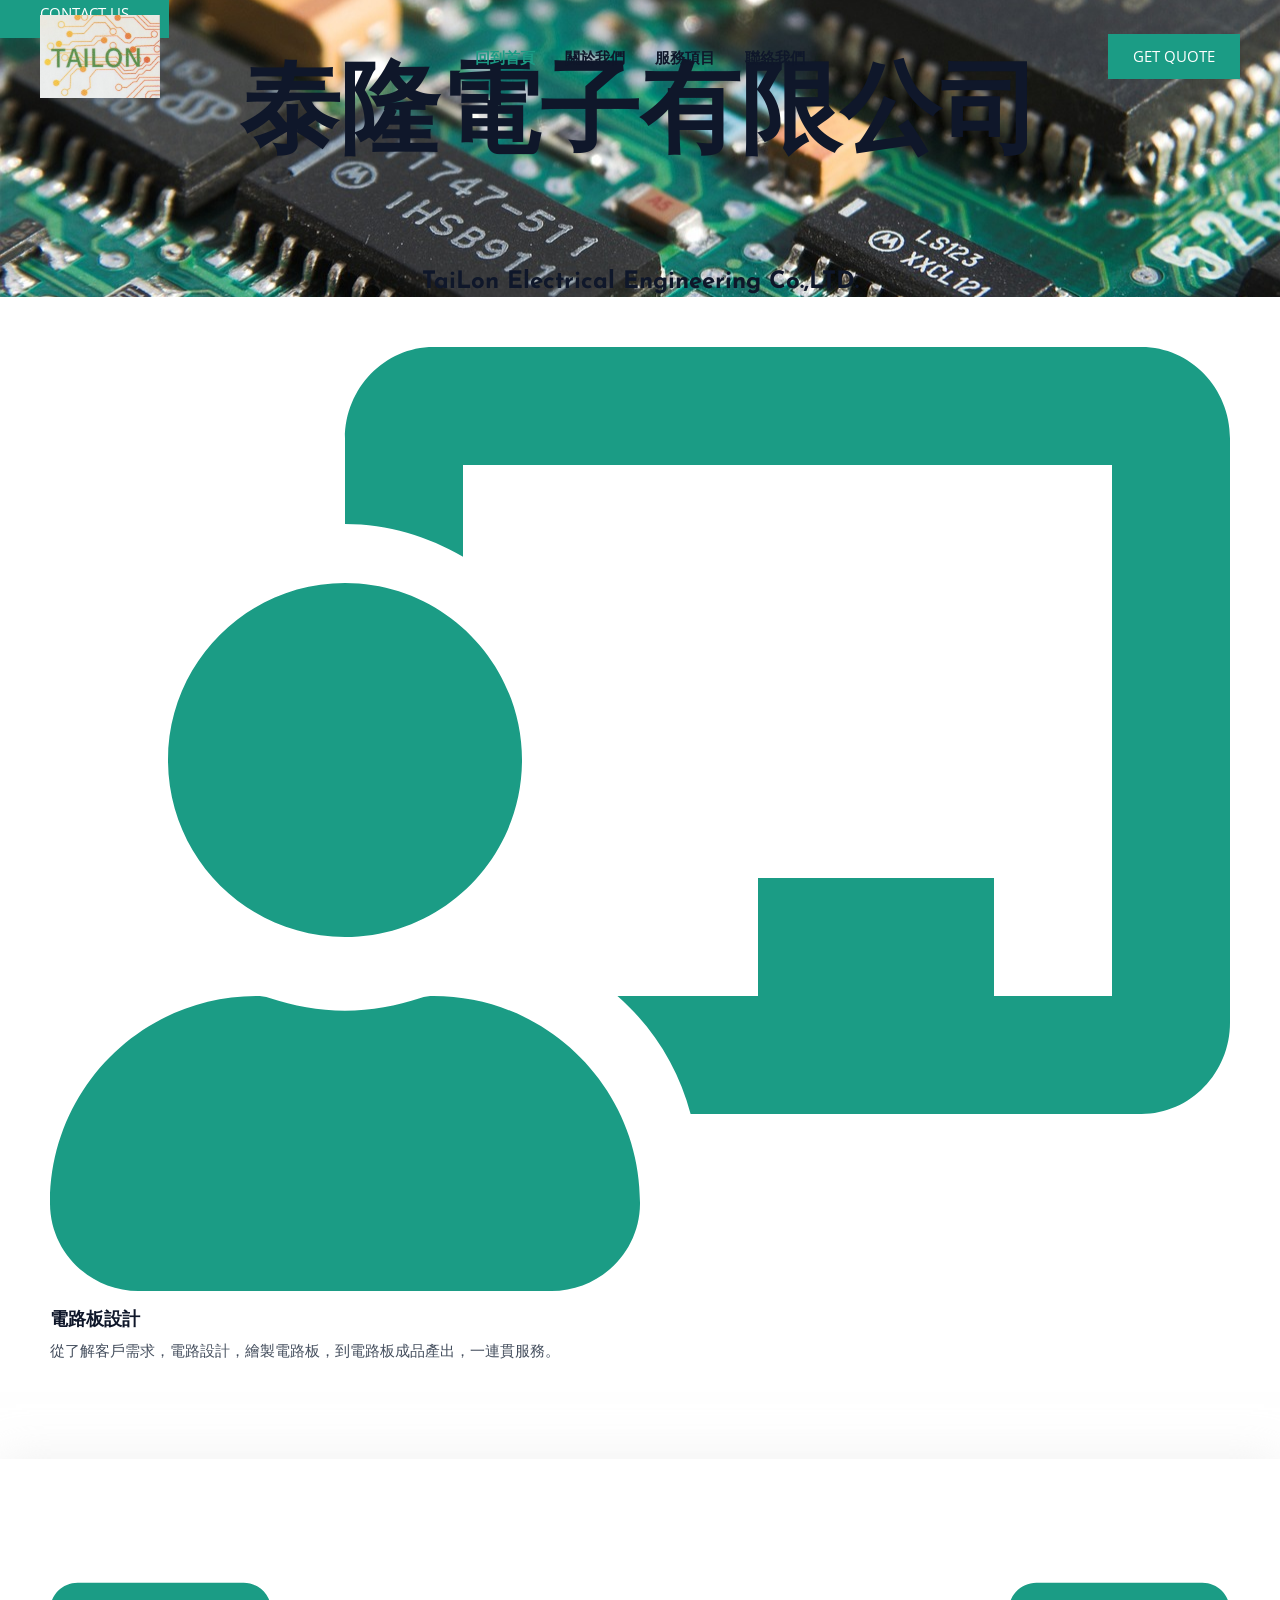
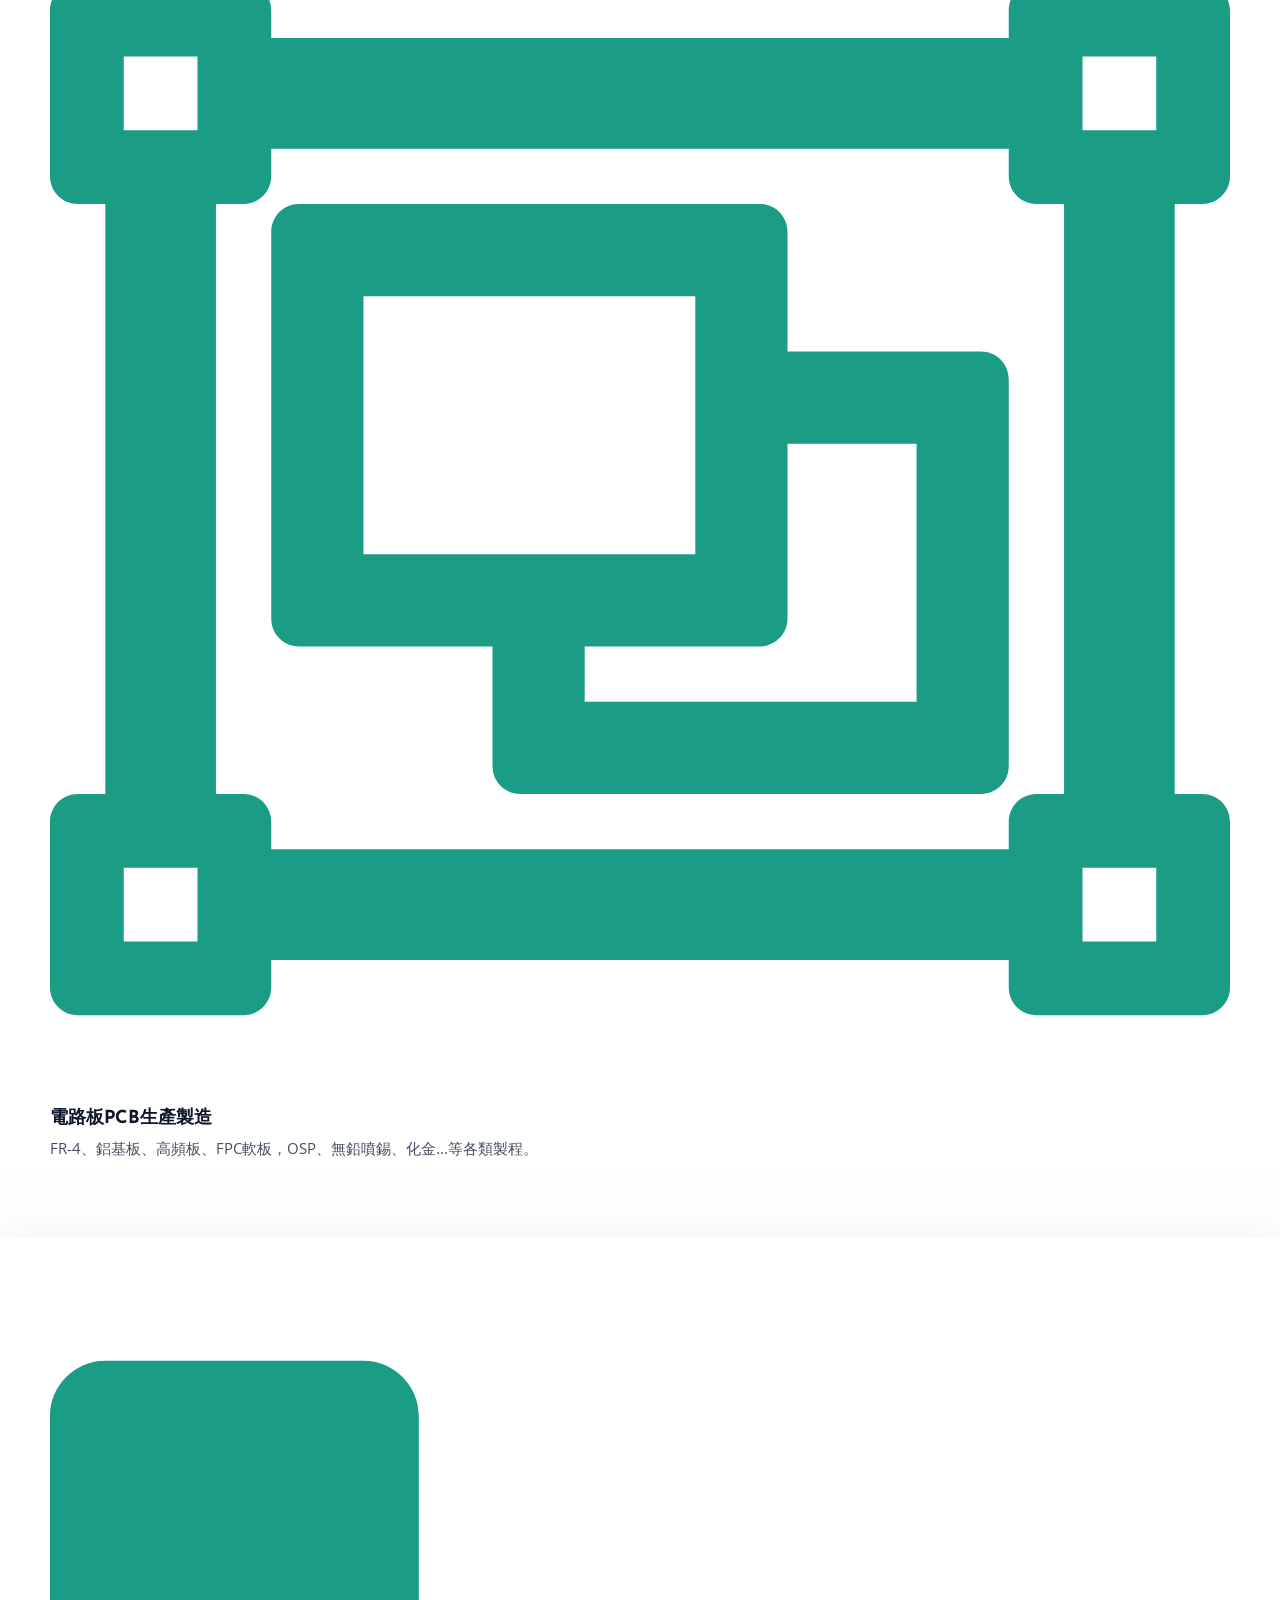
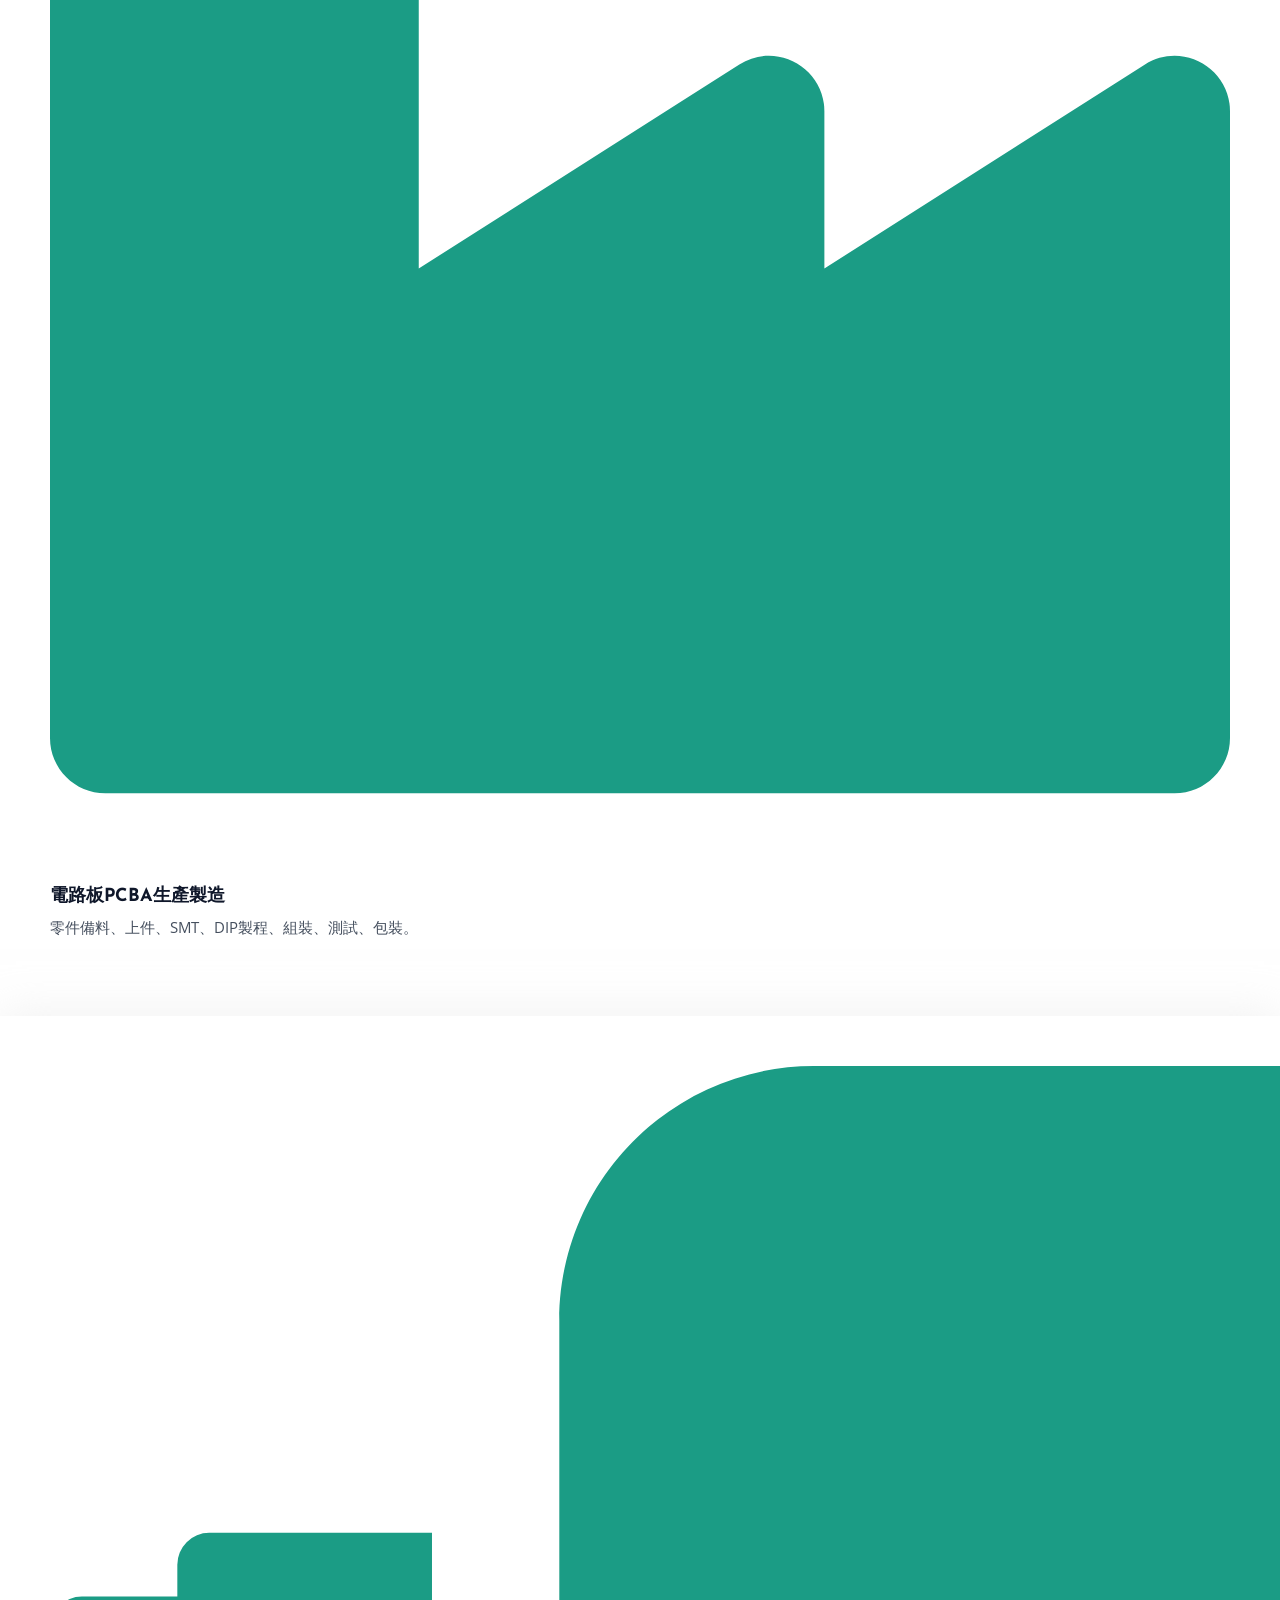
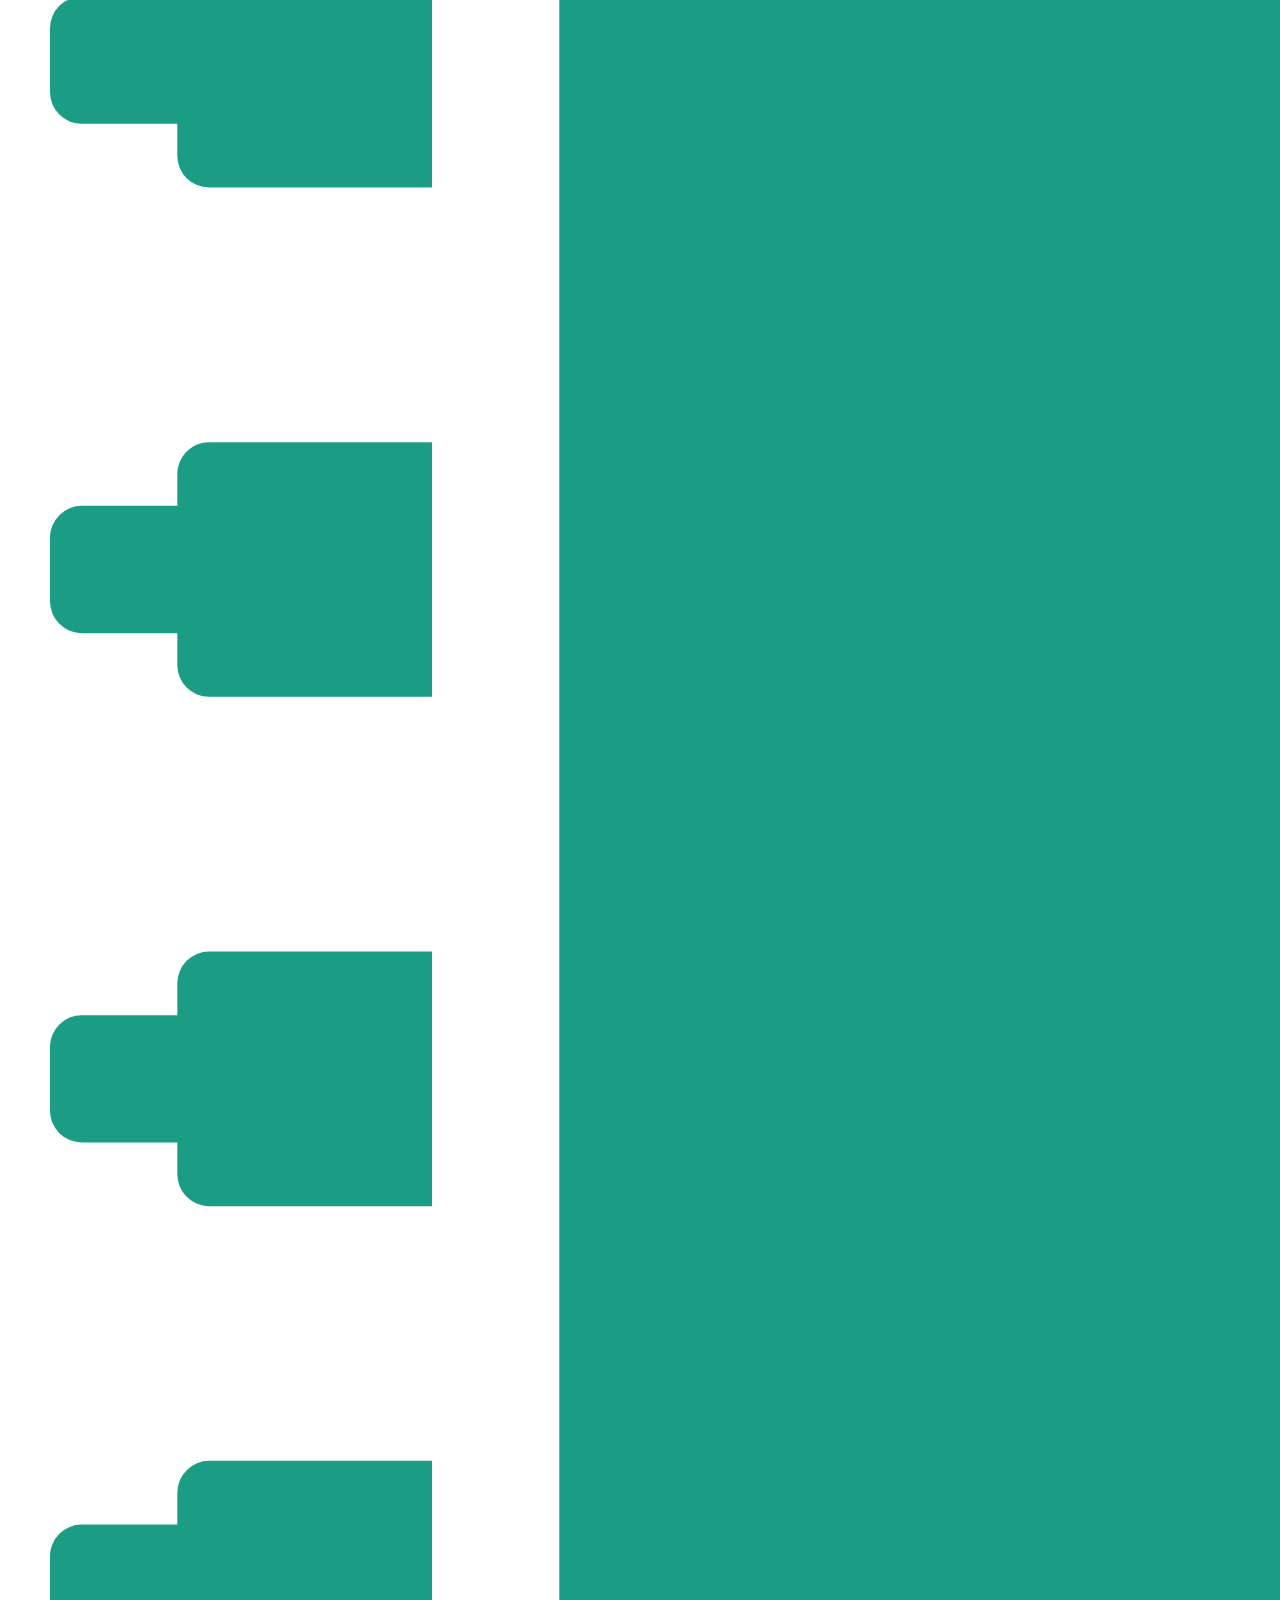
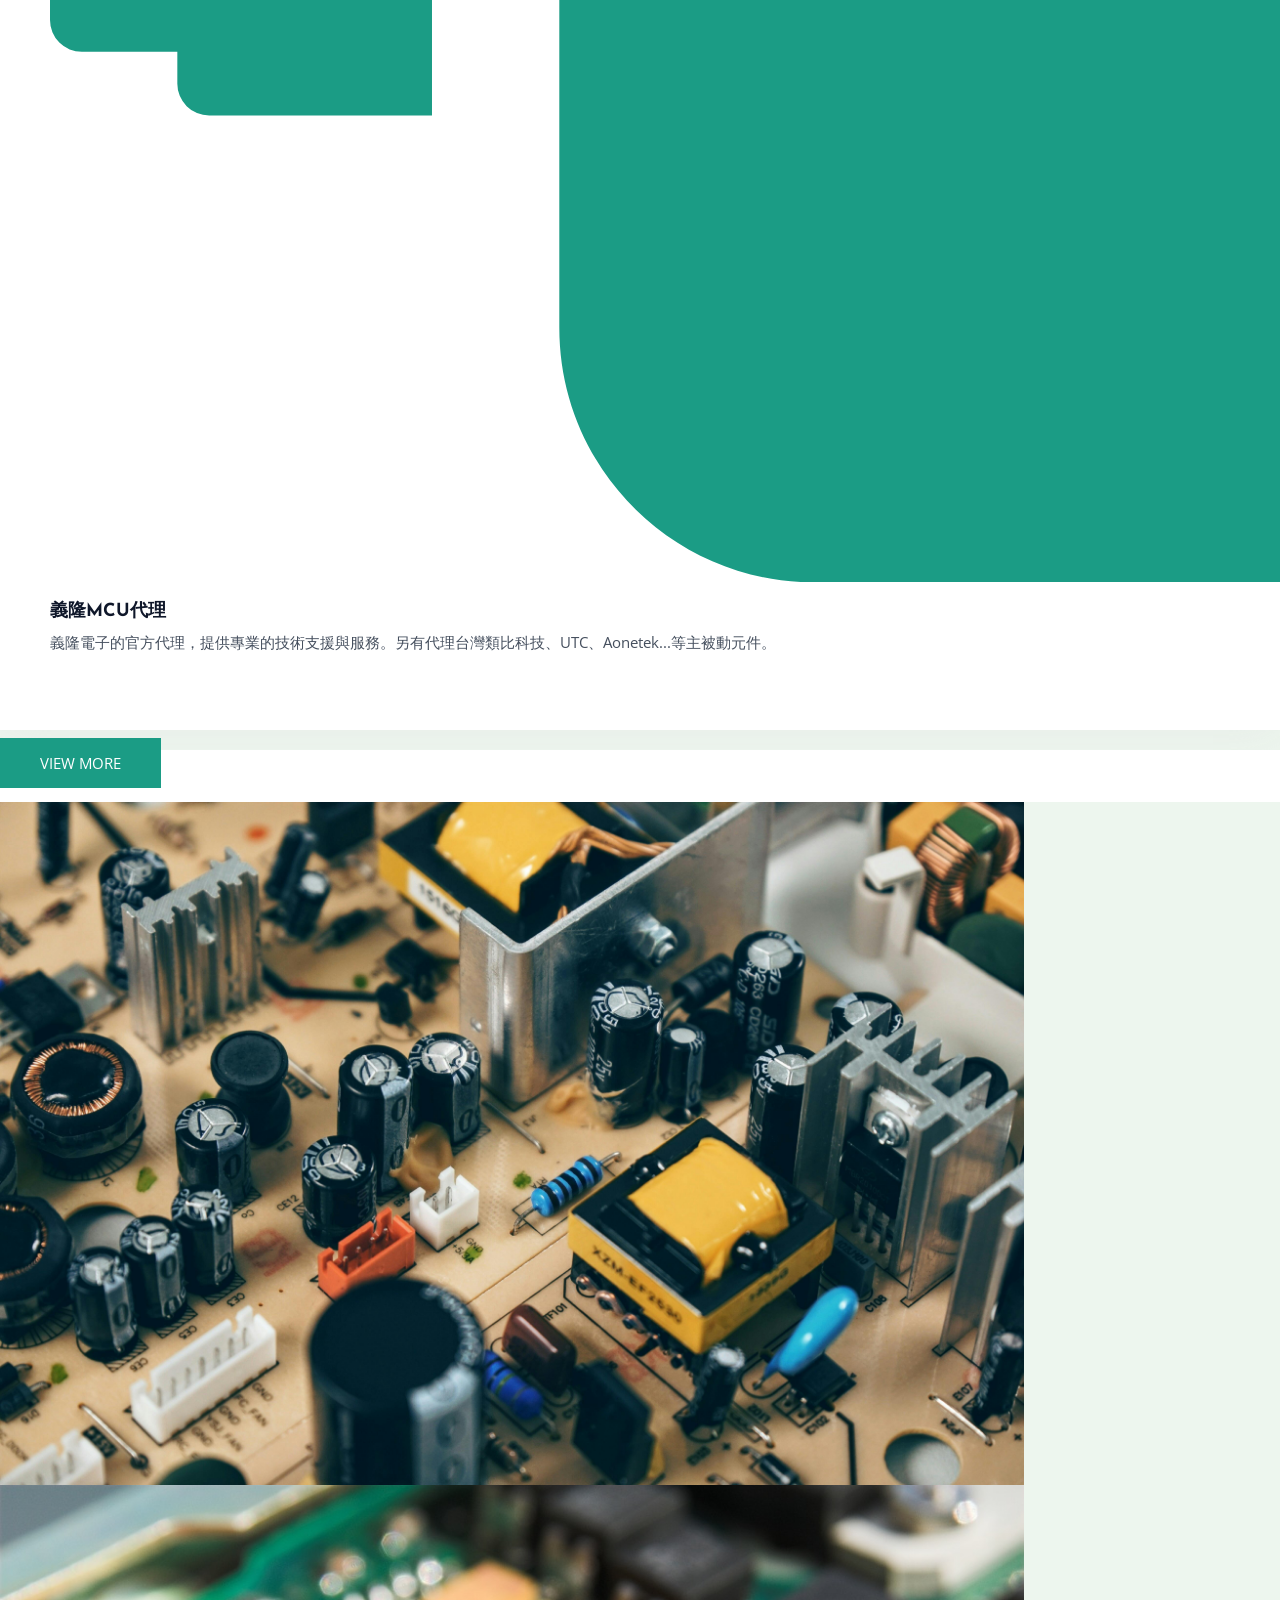
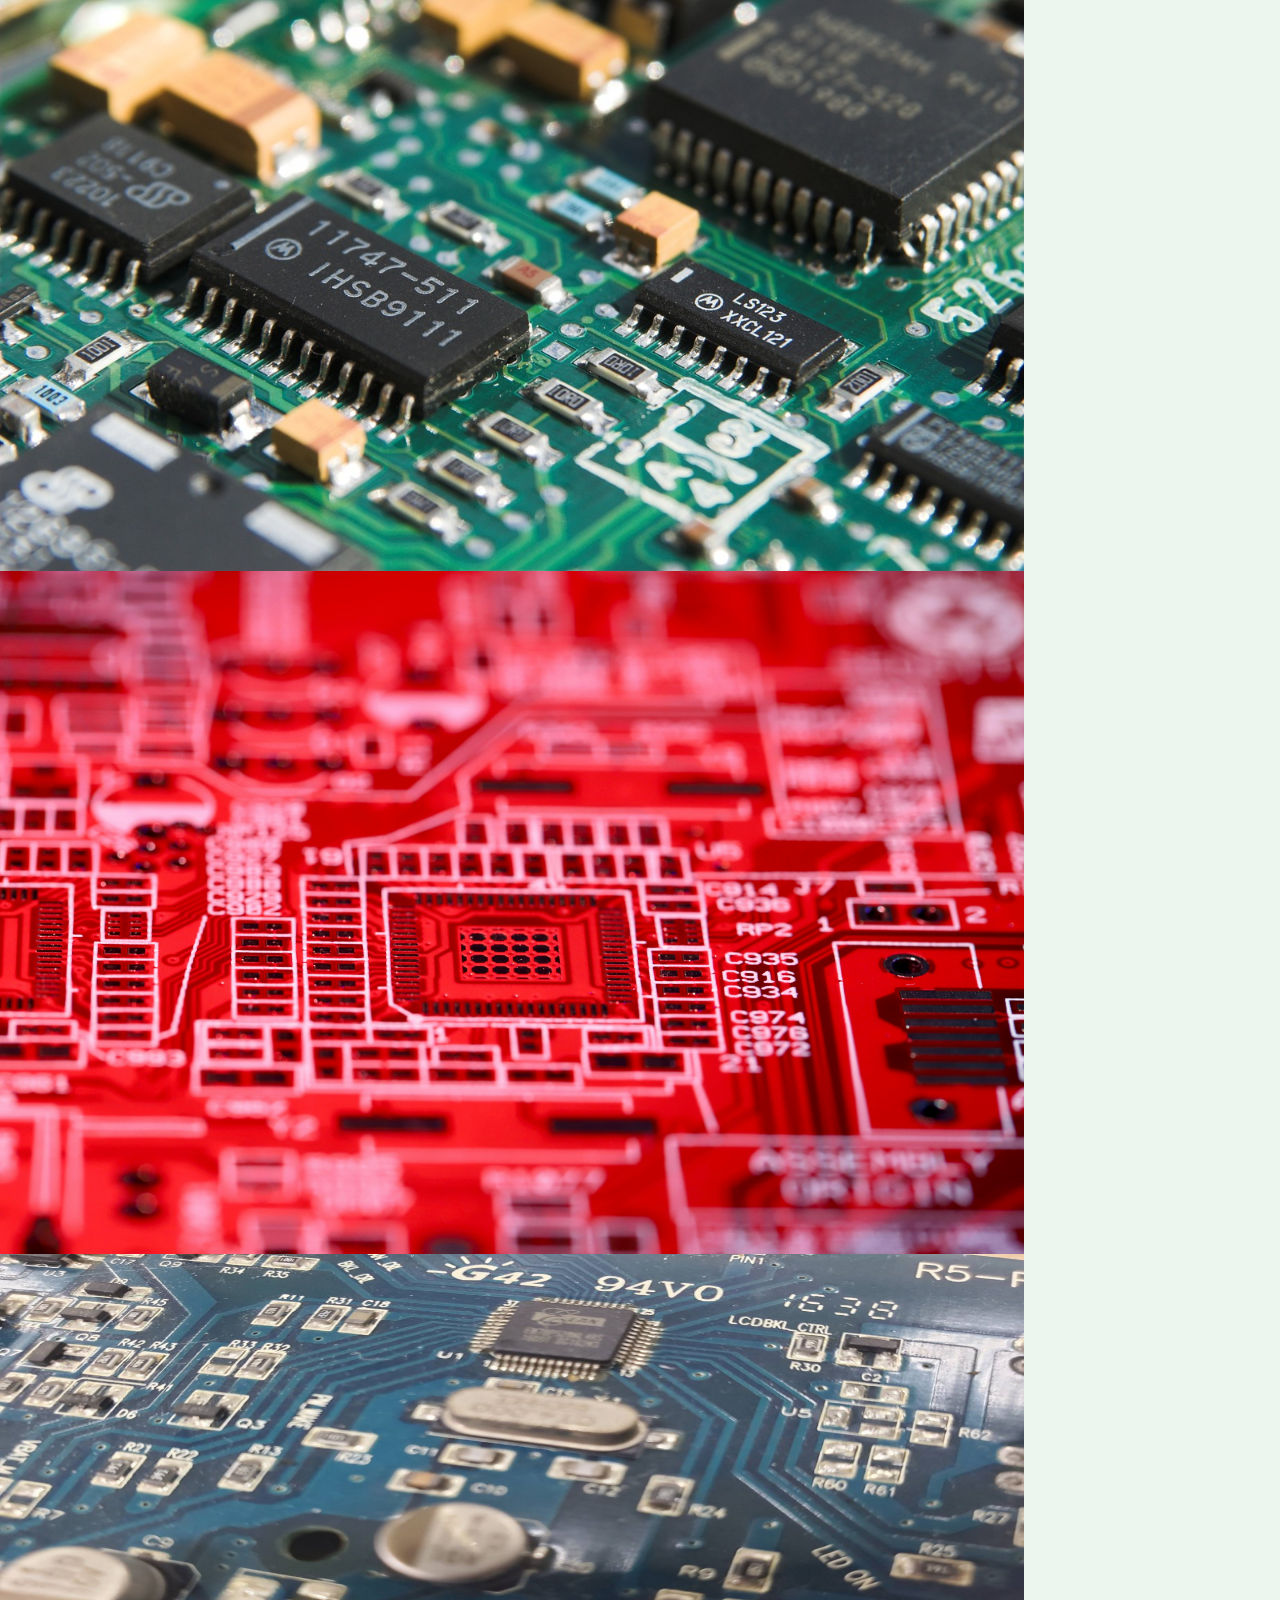
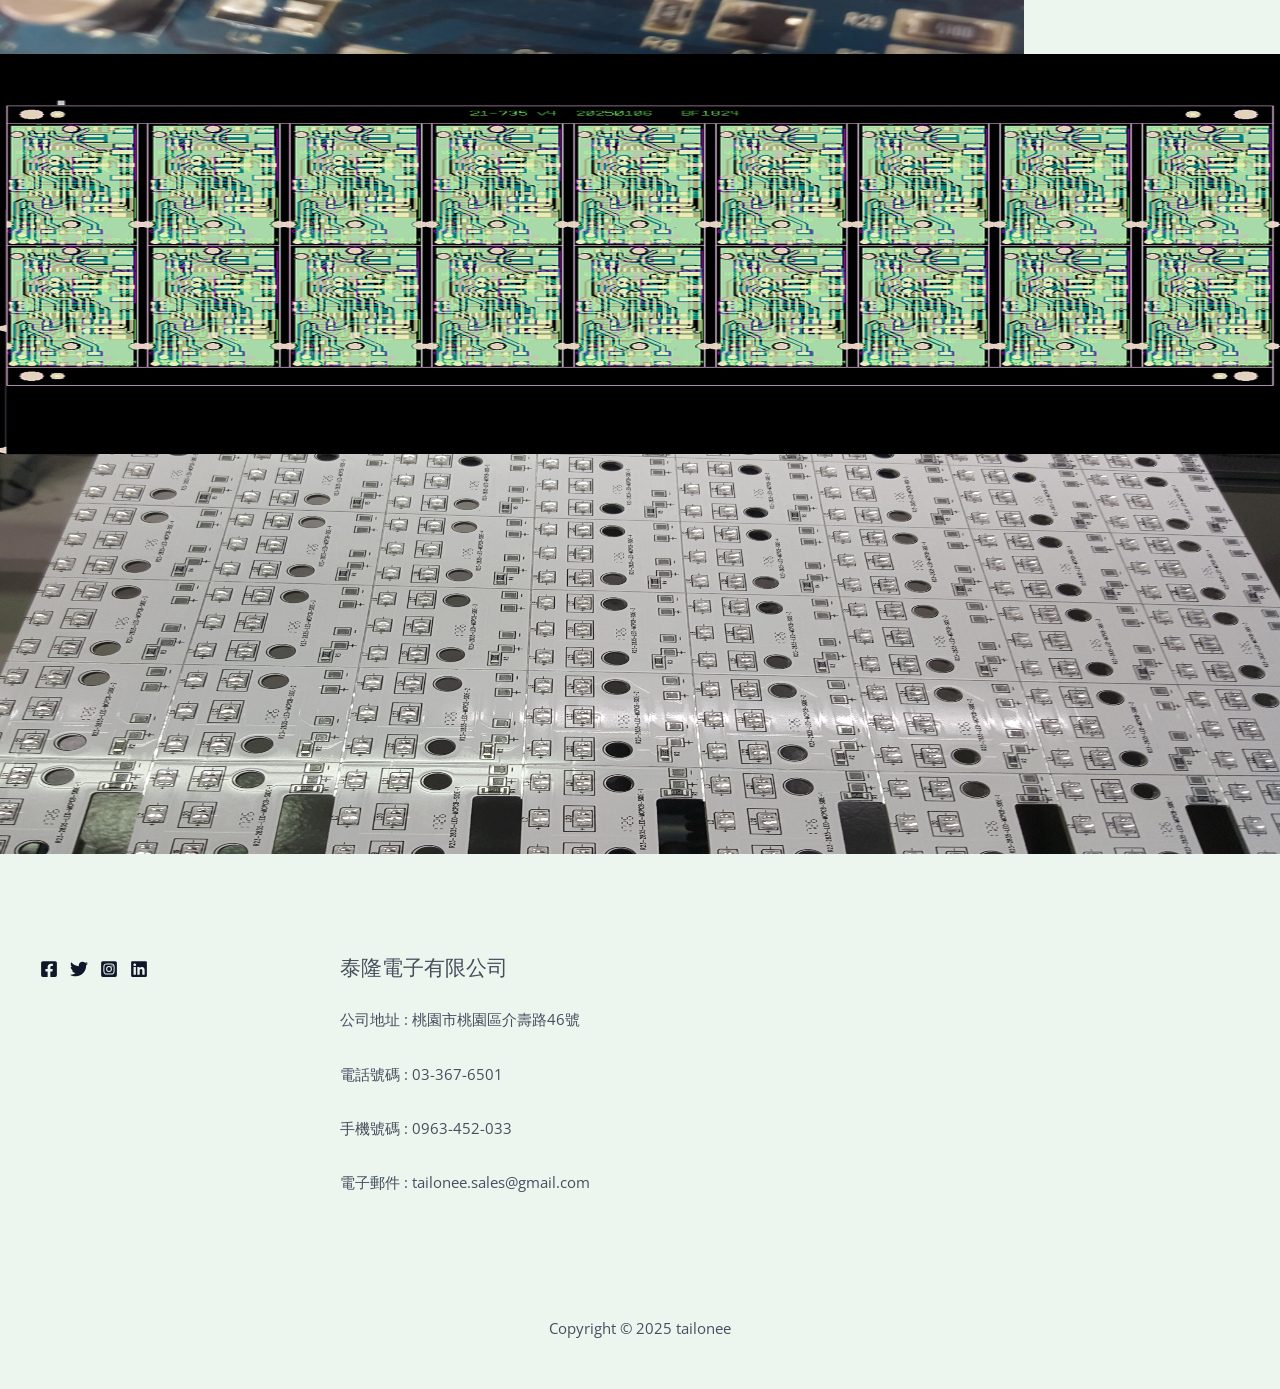
==== index.html @ 80944d58 "2025/05/28 2025/05/28" ====
<!DOCTYPE html>
<html lang="zh-TW">
<head>
<meta charset="UTF-8">
<meta name="viewport" content="width=device-width, initial-scale=1">
	<link rel="profile" href="https://gmpg.org/xfn/11"> 
	<title>tailonee &#8211; 泰隆電子有限公司</title>
<meta name="robots" content="max-image-preview:large">
	<style>img:is([sizes="auto" i], [sizes^="auto," i]) { contain-intrinsic-size: 3000px 1500px }</style>
	<link rel="dns-prefetch" href="//fonts.googleapis.com">
<link rel="alternate" type="application/rss+xml" title="訂閱《tailonee》&raquo; 資訊提供" href="https://wayne0417.github.io/tailonee.github.io/feed/">
<link rel="alternate" type="application/rss+xml" title="訂閱《tailonee》&raquo; 留言的資訊提供" href="https://wayne0417.github.io/tailonee.github.io/comments/feed/">
<script>
window._wpemojiSettings = {"baseUrl":"https:\/\/s.w.org\/images\/core\/emoji\/15.1.0\/72x72\/","ext":".png","svgUrl":"https:\/\/s.w.org\/images\/core\/emoji\/15.1.0\/svg\/","svgExt":".svg","source":{"concatemoji":"https:\/\/wayne0417.github.io\/tailonee.github.io\/wp-includes\/js\/wp-emoji-release.min.js?ver=6.8.1"}};
/*! This file is auto-generated */
!function(i,n){var o,s,e;function c(e){try{var t={supportTests:e,timestamp:(new Date).valueOf()};sessionStorage.setItem(o,JSON.stringify(t))}catch(e){}}function p(e,t,n){e.clearRect(0,0,e.canvas.width,e.canvas.height),e.fillText(t,0,0);var t=new Uint32Array(e.getImageData(0,0,e.canvas.width,e.canvas.height).data),r=(e.clearRect(0,0,e.canvas.width,e.canvas.height),e.fillText(n,0,0),new Uint32Array(e.getImageData(0,0,e.canvas.width,e.canvas.height).data));return t.every(function(e,t){return e===r[t]})}function u(e,t,n){switch(t){case"flag":return n(e,"🏳️‍⚧️","🏳️​⚧️")?!1:!n(e,"🇺🇳","🇺​🇳")&&!n(e,"🏴󠁧󠁢󠁥󠁮󠁧󠁿","🏴​󠁧​󠁢​󠁥​󠁮​󠁧​󠁿");case"emoji":return!n(e,"🐦‍🔥","🐦​🔥")}return!1}function f(e,t,n){var r="undefined"!=typeof WorkerGlobalScope&&self instanceof WorkerGlobalScope?new OffscreenCanvas(300,150):i.createElement("canvas"),a=r.getContext("2d",{willReadFrequently:!0}),o=(a.textBaseline="top",a.font="600 32px Arial",{});return e.forEach(function(e){o[e]=t(a,e,n)}),o}function t(e){var t=i.createElement("script");t.src=e,t.defer=!0,i.head.appendChild(t)}"undefined"!=typeof Promise&&(o="wpEmojiSettingsSupports",s=["flag","emoji"],n.supports={everything:!0,everythingExceptFlag:!0},e=new Promise(function(e){i.addEventListener("DOMContentLoaded",e,{once:!0})}),new Promise(function(t){var n=function(){try{var e=JSON.parse(sessionStorage.getItem(o));if("object"==typeof e&&"number"==typeof e.timestamp&&(new Date).valueOf()<e.timestamp+604800&&"object"==typeof e.supportTests)return e.supportTests}catch(e){}return null}();if(!n){if("undefined"!=typeof Worker&&"undefined"!=typeof OffscreenCanvas&&"undefined"!=typeof URL&&URL.createObjectURL&&"undefined"!=typeof Blob)try{var e="postMessage("+f.toString()+"("+[JSON.stringify(s),u.toString(),p.toString()].join(",")+"));",r=new Blob([e],{type:"text/javascript"}),a=new Worker(URL.createObjectURL(r),{name:"wpTestEmojiSupports"});return void(a.onmessage=function(e){c(n=e.data),a.terminate(),t(n)})}catch(e){}c(n=f(s,u,p))}t(n)}).then(function(e){for(var t in e)n.supports[t]=e[t],n.supports.everything=n.supports.everything&&n.supports[t],"flag"!==t&&(n.supports.everythingExceptFlag=n.supports.everythingExceptFlag&&n.supports[t]);n.supports.everythingExceptFlag=n.supports.everythingExceptFlag&&!n.supports.flag,n.DOMReady=!1,n.readyCallback=function(){n.DOMReady=!0}}).then(function(){return e}).then(function(){var e;n.supports.everything||(n.readyCallback(),(e=n.source||{}).concatemoji?t(e.concatemoji):e.wpemoji&&e.twemoji&&(t(e.twemoji),t(e.wpemoji)))}))}((window,document),window._wpemojiSettings);
</script>
<link rel="stylesheet" id="astra-theme-css-css" href="https://wayne0417.github.io/tailonee.github.io/wp-content/themes/astra/assets/css/minified/main.min.css?ver=4.11.0" media="all">
<style id="astra-theme-css-inline-css">:root{--ast-post-nav-space:0;--ast-container-default-xlg-padding:6.67em;--ast-container-default-lg-padding:5.67em;--ast-container-default-slg-padding:4.34em;--ast-container-default-md-padding:3.34em;--ast-container-default-sm-padding:6.67em;--ast-container-default-xs-padding:2.4em;--ast-container-default-xxs-padding:1.4em;--ast-code-block-background:#EEEEEE;--ast-comment-inputs-background:#FAFAFA;--ast-normal-container-width:1200px;--ast-narrow-container-width:750px;--ast-blog-title-font-weight:normal;--ast-blog-meta-weight:inherit;--ast-global-color-primary:var(--ast-global-color-5);--ast-global-color-secondary:var(--ast-global-color-4);--ast-global-color-alternate-background:var(--ast-global-color-7);--ast-global-color-subtle-background:var(--ast-global-color-6);--ast-bg-style-guide:#F8FAFC;--ast-shadow-style-guide:0px 0px 4px 0 #00000057;--ast-global-dark-bg-style:#fff;--ast-global-dark-lfs:#fbfbfb;--ast-widget-bg-color:#fafafa;--ast-wc-container-head-bg-color:#fbfbfb;--ast-title-layout-bg:#eeeeee;--ast-search-border-color:#e7e7e7;--ast-lifter-hover-bg:#e6e6e6;--ast-gallery-block-color:#000;--srfm-color-input-label:var(--ast-global-color-2);}html{font-size:93.75%;}a,.page-title{color:var(--ast-global-color-2);}a:hover,a:focus{color:var(--ast-global-color-1);}body,button,input,select,textarea,.ast-button,.ast-custom-button{font-family:'Open Sans',sans-serif;font-weight:400;font-size:15px;font-size:1rem;}blockquote{color:var(--ast-global-color-3);}h1,.entry-content h1,h2,.entry-content h2,h3,.entry-content h3,h4,.entry-content h4,h5,.entry-content h5,h6,.entry-content h6,.site-title,.site-title a{font-family:'Josefin Sans',sans-serif;font-weight:700;line-height:1.1em;}.site-title{font-size:35px;font-size:2.3333333333333rem;display:none;}header .custom-logo-link img{max-width:120px;width:120px;}.astra-logo-svg{width:120px;}.site-header .site-description{font-size:15px;font-size:1rem;display:none;}.entry-title{font-size:30px;font-size:2rem;}.archive .ast-article-post .ast-article-inner,.blog .ast-article-post .ast-article-inner,.archive .ast-article-post .ast-article-inner:hover,.blog .ast-article-post .ast-article-inner:hover{overflow:hidden;}h1,.entry-content h1{font-size:100px;font-size:6.6666666666667rem;font-family:'Josefin Sans',sans-serif;line-height:1.4em;}h2,.entry-content h2{font-size:60px;font-size:4rem;font-family:'Josefin Sans',sans-serif;line-height:1.3em;}h3,.entry-content h3{font-size:60px;font-size:4rem;font-family:'Josefin Sans',sans-serif;line-height:1.3em;}h4,.entry-content h4{font-size:45px;font-size:3rem;line-height:1.2em;font-family:'Josefin Sans',sans-serif;}h5,.entry-content h5{font-size:24px;font-size:1.6rem;line-height:1.2em;font-family:'Josefin Sans',sans-serif;}h6,.entry-content h6{font-size:18px;font-size:1.2rem;line-height:1.25em;font-family:'Josefin Sans',sans-serif;}::selection{background-color:var(--ast-global-color-0);color:#ffffff;}body,h1,.entry-title a,.entry-content h1,h2,.entry-content h2,h3,.entry-content h3,h4,.entry-content h4,h5,.entry-content h5,h6,.entry-content h6{color:var(--ast-global-color-3);}.tagcloud a:hover,.tagcloud a:focus,.tagcloud a.current-item{color:#ffffff;border-color:var(--ast-global-color-2);background-color:var(--ast-global-color-2);}input:focus,input[type="text"]:focus,input[type="email"]:focus,input[type="url"]:focus,input[type="password"]:focus,input[type="reset"]:focus,input[type="search"]:focus,textarea:focus{border-color:var(--ast-global-color-2);}input[type="radio"]:checked,input[type=reset],input[type="checkbox"]:checked,input[type="checkbox"]:hover:checked,input[type="checkbox"]:focus:checked,input[type=range]::-webkit-slider-thumb{border-color:var(--ast-global-color-2);background-color:var(--ast-global-color-2);box-shadow:none;}.site-footer a:hover + .post-count,.site-footer a:focus + .post-count{background:var(--ast-global-color-2);border-color:var(--ast-global-color-2);}.single .nav-links .nav-previous,.single .nav-links .nav-next{color:var(--ast-global-color-2);}.entry-meta,.entry-meta *{line-height:1.45;color:var(--ast-global-color-2);}.entry-meta a:not(.ast-button):hover,.entry-meta a:not(.ast-button):hover *,.entry-meta a:not(.ast-button):focus,.entry-meta a:not(.ast-button):focus *,.page-links > .page-link,.page-links .page-link:hover,.post-navigation a:hover{color:var(--ast-global-color-1);}#cat option,.secondary .calendar_wrap thead a,.secondary .calendar_wrap thead a:visited{color:var(--ast-global-color-2);}.secondary .calendar_wrap #today,.ast-progress-val span{background:var(--ast-global-color-2);}.secondary a:hover + .post-count,.secondary a:focus + .post-count{background:var(--ast-global-color-2);border-color:var(--ast-global-color-2);}.calendar_wrap #today > a{color:#ffffff;}.page-links .page-link,.single .post-navigation a{color:var(--ast-global-color-2);}.ast-search-menu-icon .search-form button.search-submit{padding:0 4px;}.ast-search-menu-icon form.search-form{padding-right:0;}.ast-search-menu-icon.slide-search input.search-field{width:0;}.ast-header-search .ast-search-menu-icon.ast-dropdown-active .search-form,.ast-header-search .ast-search-menu-icon.ast-dropdown-active .search-field:focus{transition:all 0.2s;}.search-form input.search-field:focus{outline:none;}.wp-block-latest-posts > li > a{color:var(--ast-global-color-2);}.widget-title,.widget .wp-block-heading{font-size:21px;font-size:1.4rem;color:var(--ast-global-color-3);}.ast-search-menu-icon.slide-search a:focus-visible:focus-visible,.astra-search-icon:focus-visible,#close:focus-visible,a:focus-visible,.ast-menu-toggle:focus-visible,.site .skip-link:focus-visible,.wp-block-loginout input:focus-visible,.wp-block-search.wp-block-search__button-inside .wp-block-search__inside-wrapper,.ast-header-navigation-arrow:focus-visible,.woocommerce .wc-proceed-to-checkout > .checkout-button:focus-visible,.woocommerce .woocommerce-MyAccount-navigation ul li a:focus-visible,.ast-orders-table__row .ast-orders-table__cell:focus-visible,.woocommerce .woocommerce-order-details .order-again > .button:focus-visible,.woocommerce .woocommerce-message a.button.wc-forward:focus-visible,.woocommerce #minus_qty:focus-visible,.woocommerce #plus_qty:focus-visible,a#ast-apply-coupon:focus-visible,.woocommerce .woocommerce-info a:focus-visible,.woocommerce .astra-shop-summary-wrap a:focus-visible,.woocommerce a.wc-forward:focus-visible,#ast-apply-coupon:focus-visible,.woocommerce-js .woocommerce-mini-cart-item a.remove:focus-visible,#close:focus-visible,.button.search-submit:focus-visible,#search_submit:focus,.normal-search:focus-visible,.ast-header-account-wrap:focus-visible,.woocommerce .ast-on-card-button.ast-quick-view-trigger:focus{outline-style:dotted;outline-color:inherit;outline-width:thin;}input:focus,input[type="text"]:focus,input[type="email"]:focus,input[type="url"]:focus,input[type="password"]:focus,input[type="reset"]:focus,input[type="search"]:focus,input[type="number"]:focus,textarea:focus,.wp-block-search__input:focus,[data-section="section-header-mobile-trigger"] .ast-button-wrap .ast-mobile-menu-trigger-minimal:focus,.ast-mobile-popup-drawer.active .menu-toggle-close:focus,.woocommerce-ordering select.orderby:focus,#ast-scroll-top:focus,#coupon_code:focus,.woocommerce-page #comment:focus,.woocommerce #reviews #respond input#submit:focus,.woocommerce a.add_to_cart_button:focus,.woocommerce .button.single_add_to_cart_button:focus,.woocommerce .woocommerce-cart-form button:focus,.woocommerce .woocommerce-cart-form__cart-item .quantity .qty:focus,.woocommerce .woocommerce-billing-fields .woocommerce-billing-fields__field-wrapper .woocommerce-input-wrapper > .input-text:focus,.woocommerce #order_comments:focus,.woocommerce #place_order:focus,.woocommerce .woocommerce-address-fields .woocommerce-address-fields__field-wrapper .woocommerce-input-wrapper > .input-text:focus,.woocommerce .woocommerce-MyAccount-content form button:focus,.woocommerce .woocommerce-MyAccount-content .woocommerce-EditAccountForm .woocommerce-form-row .woocommerce-Input.input-text:focus,.woocommerce .ast-woocommerce-container .woocommerce-pagination ul.page-numbers li a:focus,body #content .woocommerce form .form-row .select2-container--default .select2-selection--single:focus,#ast-coupon-code:focus,.woocommerce.woocommerce-js .quantity input[type=number]:focus,.woocommerce-js .woocommerce-mini-cart-item .quantity input[type=number]:focus,.woocommerce p#ast-coupon-trigger:focus{border-style:dotted;border-color:inherit;border-width:thin;}input{outline:none;}.site-logo-img img{ transition:all 0.2s linear;}body .ast-oembed-container *{position:absolute;top:0;width:100%;height:100%;left:0;}body .wp-block-embed-pocket-casts .ast-oembed-container *{position:unset;}.ast-single-post-featured-section + article {margin-top: 2em;}.site-content .ast-single-post-featured-section img {width: 100%;overflow: hidden;object-fit: cover;}.site > .ast-single-related-posts-container {margin-top: 0;}@media (min-width: 922px) {.ast-desktop .ast-container--narrow {max-width: var(--ast-narrow-container-width);margin: 0 auto;}}.ast-page-builder-template .hentry {margin: 0;}.ast-page-builder-template .site-content > .ast-container {max-width: 100%;padding: 0;}.ast-page-builder-template .site .site-content #primary {padding: 0;margin: 0;}.ast-page-builder-template .no-results {text-align: center;margin: 4em auto;}.ast-page-builder-template .ast-pagination {padding: 2em;}.ast-page-builder-template .entry-header.ast-no-title.ast-no-thumbnail {margin-top: 0;}.ast-page-builder-template .entry-header.ast-header-without-markup {margin-top: 0;margin-bottom: 0;}.ast-page-builder-template .entry-header.ast-no-title.ast-no-meta {margin-bottom: 0;}.ast-page-builder-template.single .post-navigation {padding-bottom: 2em;}.ast-page-builder-template.single-post .site-content > .ast-container {max-width: 100%;}.ast-page-builder-template .entry-header {margin-top: 4em;margin-left: auto;margin-right: auto;padding-left: 20px;padding-right: 20px;}.single.ast-page-builder-template .entry-header {padding-left: 20px;padding-right: 20px;}.ast-page-builder-template .ast-archive-description {margin: 4em auto 0;padding-left: 20px;padding-right: 20px;}.ast-page-builder-template.ast-no-sidebar .entry-content .alignwide {margin-left: 0;margin-right: 0;}@media (max-width:921.9px){#ast-desktop-header{display:none;}}@media (min-width:922px){#ast-mobile-header{display:none;}}.wp-block-buttons.aligncenter{justify-content:center;}@media (max-width:921px){.ast-theme-transparent-header #primary,.ast-theme-transparent-header #secondary{padding:0;}}@media (max-width:921px){.ast-plain-container.ast-no-sidebar #primary{padding:0;}}.ast-plain-container.ast-no-sidebar #primary{margin-top:0;margin-bottom:0;}.wp-block-button.is-style-outline .wp-block-button__link{border-color:var(--ast-global-color-0);border-top-width:2px;border-right-width:2px;border-bottom-width:2px;border-left-width:2px;}div.wp-block-button.is-style-outline > .wp-block-button__link:not(.has-text-color),div.wp-block-button.wp-block-button__link.is-style-outline:not(.has-text-color){color:var(--ast-global-color-0);}.wp-block-button.is-style-outline .wp-block-button__link:hover,.wp-block-buttons .wp-block-button.is-style-outline .wp-block-button__link:focus,.wp-block-buttons .wp-block-button.is-style-outline > .wp-block-button__link:not(.has-text-color):hover,.wp-block-buttons .wp-block-button.wp-block-button__link.is-style-outline:not(.has-text-color):hover{color:#ffffff;background-color:var(--ast-global-color-1);border-color:var(--ast-global-color-1);}.post-page-numbers.current .page-link,.ast-pagination .page-numbers.current{color:#ffffff;border-color:var(--ast-global-color-0);background-color:var(--ast-global-color-0);}.wp-block-buttons .wp-block-button.is-style-outline .wp-block-button__link.wp-element-button,.ast-outline-button,.wp-block-uagb-buttons-child .uagb-buttons-repeater.ast-outline-button{border-color:var(--ast-global-color-0);border-top-width:2px;border-right-width:2px;border-bottom-width:2px;border-left-width:2px;font-family:inherit;font-weight:inherit;line-height:1em;border-top-left-radius:0px;border-top-right-radius:0px;border-bottom-right-radius:0px;border-bottom-left-radius:0px;}.wp-block-buttons .wp-block-button.is-style-outline > .wp-block-button__link:not(.has-text-color),.wp-block-buttons .wp-block-button.wp-block-button__link.is-style-outline:not(.has-text-color),.ast-outline-button{color:var(--ast-global-color-0);}.wp-block-button.is-style-outline .wp-block-button__link:hover,.wp-block-buttons .wp-block-button.is-style-outline .wp-block-button__link:focus,.wp-block-buttons .wp-block-button.is-style-outline > .wp-block-button__link:not(.has-text-color):hover,.wp-block-buttons .wp-block-button.wp-block-button__link.is-style-outline:not(.has-text-color):hover,.ast-outline-button:hover,.ast-outline-button:focus,.wp-block-uagb-buttons-child .uagb-buttons-repeater.ast-outline-button:hover,.wp-block-uagb-buttons-child .uagb-buttons-repeater.ast-outline-button:focus{color:#ffffff;background-color:var(--ast-global-color-1);border-color:var(--ast-global-color-1);}.wp-block-button .wp-block-button__link.wp-element-button.is-style-outline:not(.has-background),.wp-block-button.is-style-outline>.wp-block-button__link.wp-element-button:not(.has-background),.ast-outline-button{background-color:var(--ast-global-color-0);}.entry-content[data-ast-blocks-layout] > figure{margin-bottom:1em;}@media (max-width:921px){.ast-separate-container #primary,.ast-separate-container #secondary{padding:1.5em 0;}#primary,#secondary{padding:1.5em 0;margin:0;}.ast-left-sidebar #content > .ast-container{display:flex;flex-direction:column-reverse;width:100%;}.ast-separate-container .ast-article-post,.ast-separate-container .ast-article-single{padding:1.5em 2.14em;}.ast-author-box img.avatar{margin:20px 0 0 0;}}@media (min-width:922px){.ast-separate-container.ast-right-sidebar #primary,.ast-separate-container.ast-left-sidebar #primary{border:0;}.search-no-results.ast-separate-container #primary{margin-bottom:4em;}}.elementor-widget-button .elementor-button{border-style:solid;text-decoration:none;border-top-width:0;border-right-width:0;border-left-width:0;border-bottom-width:0;}body .elementor-button.elementor-size-sm,body .elementor-button.elementor-size-xs,body .elementor-button.elementor-size-md,body .elementor-button.elementor-size-lg,body .elementor-button.elementor-size-xl,body .elementor-button{border-top-left-radius:0px;border-top-right-radius:0px;border-bottom-right-radius:0px;border-bottom-left-radius:0px;padding-top:15px;padding-right:40px;padding-bottom:15px;padding-left:40px;}.elementor-widget-button .elementor-button{border-color:var(--ast-global-color-0);background-color:var(--ast-global-color-0);}.elementor-widget-button .elementor-button:hover,.elementor-widget-button .elementor-button:focus{color:#ffffff;background-color:var(--ast-global-color-1);border-color:var(--ast-global-color-1);}.wp-block-button .wp-block-button__link ,.elementor-widget-button .elementor-button,.elementor-widget-button .elementor-button:visited{color:#ffffff;}.elementor-widget-button .elementor-button{line-height:1em;text-transform:uppercase;}.wp-block-button .wp-block-button__link:hover,.wp-block-button .wp-block-button__link:focus{color:#ffffff;background-color:var(--ast-global-color-1);border-color:var(--ast-global-color-1);}.elementor-widget-heading h1.elementor-heading-title{line-height:1.4em;}.elementor-widget-heading h2.elementor-heading-title{line-height:1.3em;}.elementor-widget-heading h3.elementor-heading-title{line-height:1.3em;}.elementor-widget-heading h4.elementor-heading-title{line-height:1.2em;}.elementor-widget-heading h5.elementor-heading-title{line-height:1.2em;}.elementor-widget-heading h6.elementor-heading-title{line-height:1.25em;}.wp-block-button .wp-block-button__link,.wp-block-search .wp-block-search__button,body .wp-block-file .wp-block-file__button{border-color:var(--ast-global-color-0);background-color:var(--ast-global-color-0);color:#ffffff;font-family:inherit;font-weight:inherit;line-height:1em;text-transform:uppercase;border-top-left-radius:0px;border-top-right-radius:0px;border-bottom-right-radius:0px;border-bottom-left-radius:0px;padding-top:15px;padding-right:40px;padding-bottom:15px;padding-left:40px;}.menu-toggle,button,.ast-button,.ast-custom-button,.button,input#submit,input[type="button"],input[type="submit"],input[type="reset"],form[CLASS*="wp-block-search__"].wp-block-search .wp-block-search__inside-wrapper .wp-block-search__button,body .wp-block-file .wp-block-file__button,.woocommerce-js a.button,.woocommerce button.button,.woocommerce .woocommerce-message a.button,.woocommerce #respond input#submit.alt,.woocommerce input.button.alt,.woocommerce input.button,.woocommerce input.button:disabled,.woocommerce input.button:disabled[disabled],.woocommerce input.button:disabled:hover,.woocommerce input.button:disabled[disabled]:hover,.woocommerce #respond input#submit,.woocommerce button.button.alt.disabled,.wc-block-grid__products .wc-block-grid__product .wp-block-button__link,.wc-block-grid__product-onsale,[CLASS*="wc-block"] button,.woocommerce-js .astra-cart-drawer .astra-cart-drawer-content .woocommerce-mini-cart__buttons .button:not(.checkout):not(.ast-continue-shopping),.woocommerce-js .astra-cart-drawer .astra-cart-drawer-content .woocommerce-mini-cart__buttons a.checkout,.woocommerce button.button.alt.disabled.wc-variation-selection-needed,[CLASS*="wc-block"] .wc-block-components-button{border-style:solid;border-top-width:0;border-right-width:0;border-left-width:0;border-bottom-width:0;color:#ffffff;border-color:var(--ast-global-color-0);background-color:var(--ast-global-color-0);padding-top:15px;padding-right:40px;padding-bottom:15px;padding-left:40px;font-family:inherit;font-weight:inherit;line-height:1em;text-transform:uppercase;border-top-left-radius:0px;border-top-right-radius:0px;border-bottom-right-radius:0px;border-bottom-left-radius:0px;}button:focus,.menu-toggle:hover,button:hover,.ast-button:hover,.ast-custom-button:hover .button:hover,.ast-custom-button:hover ,input[type=reset]:hover,input[type=reset]:focus,input#submit:hover,input#submit:focus,input[type="button"]:hover,input[type="button"]:focus,input[type="submit"]:hover,input[type="submit"]:focus,form[CLASS*="wp-block-search__"].wp-block-search .wp-block-search__inside-wrapper .wp-block-search__button:hover,form[CLASS*="wp-block-search__"].wp-block-search .wp-block-search__inside-wrapper .wp-block-search__button:focus,body .wp-block-file .wp-block-file__button:hover,body .wp-block-file .wp-block-file__button:focus,.woocommerce-js a.button:hover,.woocommerce button.button:hover,.woocommerce .woocommerce-message a.button:hover,.woocommerce #respond input#submit:hover,.woocommerce #respond input#submit.alt:hover,.woocommerce input.button.alt:hover,.woocommerce input.button:hover,.woocommerce button.button.alt.disabled:hover,.wc-block-grid__products .wc-block-grid__product .wp-block-button__link:hover,[CLASS*="wc-block"] button:hover,.woocommerce-js .astra-cart-drawer .astra-cart-drawer-content .woocommerce-mini-cart__buttons .button:not(.checkout):not(.ast-continue-shopping):hover,.woocommerce-js .astra-cart-drawer .astra-cart-drawer-content .woocommerce-mini-cart__buttons a.checkout:hover,.woocommerce button.button.alt.disabled.wc-variation-selection-needed:hover,[CLASS*="wc-block"] .wc-block-components-button:hover,[CLASS*="wc-block"] .wc-block-components-button:focus{color:#ffffff;background-color:var(--ast-global-color-1);border-color:var(--ast-global-color-1);}@media (max-width:921px){.ast-mobile-header-stack .main-header-bar .ast-search-menu-icon{display:inline-block;}.ast-header-break-point.ast-header-custom-item-outside .ast-mobile-header-stack .main-header-bar .ast-search-icon{margin:0;}.ast-comment-avatar-wrap img{max-width:2.5em;}.ast-comment-meta{padding:0 1.8888em 1.3333em;}.ast-separate-container .ast-comment-list li.depth-1{padding:1.5em 2.14em;}.ast-separate-container .comment-respond{padding:2em 2.14em;}}@media (min-width:544px){.ast-container{max-width:100%;}}@media (max-width:544px){.ast-separate-container .ast-article-post,.ast-separate-container .ast-article-single,.ast-separate-container .comments-title,.ast-separate-container .ast-archive-description{padding:1.5em 1em;}.ast-separate-container #content .ast-container{padding-left:0.54em;padding-right:0.54em;}.ast-separate-container .ast-comment-list .bypostauthor{padding:.5em;}.ast-search-menu-icon.ast-dropdown-active .search-field{width:170px;}} #ast-mobile-header .ast-site-header-cart-li a{pointer-events:none;}body,.ast-separate-container{background-color:var(--ast-global-color-4);background-image:none;}@media (max-width:921px){.site-title{display:none;}.site-header .site-description{display:none;}h1,.entry-content h1{font-size:50px;}h2,.entry-content h2{font-size:35px;}h3,.entry-content h3{font-size:30px;}h4,.entry-content h4{font-size:25px;font-size:1.6666666666667rem;}h5,.entry-content h5{font-size:20px;font-size:1.3333333333333rem;}h6,.entry-content h6{font-size:18px;font-size:1.2rem;}}@media (max-width:544px){.site-title{display:none;}.site-header .site-description{display:none;}h1,.entry-content h1{font-size:30px;}h2,.entry-content h2{font-size:20px;}h3,.entry-content h3{font-size:18px;}h4,.entry-content h4{font-size:25px;font-size:1.6666666666667rem;}h6,.entry-content h6{font-size:20px;font-size:1.3333333333333rem;}}@media (max-width:921px){html{font-size:85.5%;}}@media (max-width:544px){html{font-size:85.5%;}}@media (min-width:922px){.ast-container{max-width:1240px;}}@media (min-width:922px){.site-content .ast-container{display:flex;}}@media (max-width:921px){.site-content .ast-container{flex-direction:column;}}@media (min-width:922px){.main-header-menu .sub-menu .menu-item.ast-left-align-sub-menu:hover > .sub-menu,.main-header-menu .sub-menu .menu-item.ast-left-align-sub-menu.focus > .sub-menu{margin-left:-0px;}}.ast-theme-transparent-header [data-section="section-header-mobile-trigger"] .ast-button-wrap .ast-mobile-menu-trigger-minimal{background:transparent;}.site .comments-area{padding-bottom:3em;}.wp-block-file {display: flex;align-items: center;flex-wrap: wrap;justify-content: space-between;}.wp-block-pullquote {border: none;}.wp-block-pullquote blockquote::before {content: "\201D";font-family: "Helvetica",sans-serif;display: flex;transform: rotate( 180deg );font-size: 6rem;font-style: normal;line-height: 1;font-weight: bold;align-items: center;justify-content: center;}.has-text-align-right > blockquote::before {justify-content: flex-start;}.has-text-align-left > blockquote::before {justify-content: flex-end;}figure.wp-block-pullquote.is-style-solid-color blockquote {max-width: 100%;text-align: inherit;}:root {--wp--custom--ast-default-block-top-padding: 3em;--wp--custom--ast-default-block-right-padding: 3em;--wp--custom--ast-default-block-bottom-padding: 3em;--wp--custom--ast-default-block-left-padding: 3em;--wp--custom--ast-container-width: 1200px;--wp--custom--ast-content-width-size: 1200px;--wp--custom--ast-wide-width-size: calc(1200px + var(--wp--custom--ast-default-block-left-padding) + var(--wp--custom--ast-default-block-right-padding));}.ast-narrow-container {--wp--custom--ast-content-width-size: 750px;--wp--custom--ast-wide-width-size: 750px;}@media(max-width: 921px) {:root {--wp--custom--ast-default-block-top-padding: 3em;--wp--custom--ast-default-block-right-padding: 2em;--wp--custom--ast-default-block-bottom-padding: 3em;--wp--custom--ast-default-block-left-padding: 2em;}}@media(max-width: 544px) {:root {--wp--custom--ast-default-block-top-padding: 3em;--wp--custom--ast-default-block-right-padding: 1.5em;--wp--custom--ast-default-block-bottom-padding: 3em;--wp--custom--ast-default-block-left-padding: 1.5em;}}.entry-content > .wp-block-group,.entry-content > .wp-block-cover,.entry-content > .wp-block-columns {padding-top: var(--wp--custom--ast-default-block-top-padding);padding-right: var(--wp--custom--ast-default-block-right-padding);padding-bottom: var(--wp--custom--ast-default-block-bottom-padding);padding-left: var(--wp--custom--ast-default-block-left-padding);}.ast-plain-container.ast-no-sidebar .entry-content > .alignfull,.ast-page-builder-template .ast-no-sidebar .entry-content > .alignfull {margin-left: calc( -50vw + 50%);margin-right: calc( -50vw + 50%);max-width: 100vw;width: 100vw;}.ast-plain-container.ast-no-sidebar .entry-content .alignfull .alignfull,.ast-page-builder-template.ast-no-sidebar .entry-content .alignfull .alignfull,.ast-plain-container.ast-no-sidebar .entry-content .alignfull .alignwide,.ast-page-builder-template.ast-no-sidebar .entry-content .alignfull .alignwide,.ast-plain-container.ast-no-sidebar .entry-content .alignwide .alignfull,.ast-page-builder-template.ast-no-sidebar .entry-content .alignwide .alignfull,.ast-plain-container.ast-no-sidebar .entry-content .alignwide .alignwide,.ast-page-builder-template.ast-no-sidebar .entry-content .alignwide .alignwide,.ast-plain-container.ast-no-sidebar .entry-content .wp-block-column .alignfull,.ast-page-builder-template.ast-no-sidebar .entry-content .wp-block-column .alignfull,.ast-plain-container.ast-no-sidebar .entry-content .wp-block-column .alignwide,.ast-page-builder-template.ast-no-sidebar .entry-content .wp-block-column .alignwide {margin-left: auto;margin-right: auto;width: 100%;}[data-ast-blocks-layout] .wp-block-separator:not(.is-style-dots) {height: 0;}[data-ast-blocks-layout] .wp-block-separator {margin: 20px auto;}[data-ast-blocks-layout] .wp-block-separator:not(.is-style-wide):not(.is-style-dots) {max-width: 100px;}[data-ast-blocks-layout] .wp-block-separator.has-background {padding: 0;}.entry-content[data-ast-blocks-layout] > * {max-width: var(--wp--custom--ast-content-width-size);margin-left: auto;margin-right: auto;}.entry-content[data-ast-blocks-layout] > .alignwide {max-width: var(--wp--custom--ast-wide-width-size);}.entry-content[data-ast-blocks-layout] .alignfull {max-width: none;}.entry-content .wp-block-columns {margin-bottom: 0;}blockquote {margin: 1.5em;border-color: rgba(0,0,0,0.05);}.wp-block-quote:not(.has-text-align-right):not(.has-text-align-center) {border-left: 5px solid rgba(0,0,0,0.05);}.has-text-align-right > blockquote,blockquote.has-text-align-right {border-right: 5px solid rgba(0,0,0,0.05);}.has-text-align-left > blockquote,blockquote.has-text-align-left {border-left: 5px solid rgba(0,0,0,0.05);}.wp-block-site-tagline,.wp-block-latest-posts .read-more {margin-top: 15px;}.wp-block-loginout p label {display: block;}.wp-block-loginout p:not(.login-remember):not(.login-submit) input {width: 100%;}.wp-block-loginout input:focus {border-color: transparent;}.wp-block-loginout input:focus {outline: thin dotted;}.entry-content .wp-block-media-text .wp-block-media-text__content {padding: 0 0 0 8%;}.entry-content .wp-block-media-text.has-media-on-the-right .wp-block-media-text__content {padding: 0 8% 0 0;}.entry-content .wp-block-media-text.has-background .wp-block-media-text__content {padding: 8%;}.entry-content .wp-block-cover:not([class*="background-color"]):not(.has-text-color.has-link-color) .wp-block-cover__inner-container,.entry-content .wp-block-cover:not([class*="background-color"]) .wp-block-cover-image-text,.entry-content .wp-block-cover:not([class*="background-color"]) .wp-block-cover-text,.entry-content .wp-block-cover-image:not([class*="background-color"]) .wp-block-cover__inner-container,.entry-content .wp-block-cover-image:not([class*="background-color"]) .wp-block-cover-image-text,.entry-content .wp-block-cover-image:not([class*="background-color"]) .wp-block-cover-text {color: var(--ast-global-color-primary,var(--ast-global-color-5));}.wp-block-loginout .login-remember input {width: 1.1rem;height: 1.1rem;margin: 0 5px 4px 0;vertical-align: middle;}.wp-block-latest-posts > li > *:first-child,.wp-block-latest-posts:not(.is-grid) > li:first-child {margin-top: 0;}.entry-content > .wp-block-buttons,.entry-content > .wp-block-uagb-buttons {margin-bottom: 1.5em;}.wp-block-search__inside-wrapper .wp-block-search__input {padding: 0 10px;color: var(--ast-global-color-3);background: var(--ast-global-color-primary,var(--ast-global-color-5));border-color: var(--ast-border-color);}.wp-block-latest-posts .read-more {margin-bottom: 1.5em;}.wp-block-search__no-button .wp-block-search__inside-wrapper .wp-block-search__input {padding-top: 5px;padding-bottom: 5px;}.wp-block-latest-posts .wp-block-latest-posts__post-date,.wp-block-latest-posts .wp-block-latest-posts__post-author {font-size: 1rem;}.wp-block-latest-posts > li > *,.wp-block-latest-posts:not(.is-grid) > li {margin-top: 12px;margin-bottom: 12px;}.ast-page-builder-template .entry-content[data-ast-blocks-layout] > *,.ast-page-builder-template .entry-content[data-ast-blocks-layout] > .alignfull:not(.wp-block-group):not(.uagb-is-root-container) > * {max-width: none;}.ast-page-builder-template .entry-content[data-ast-blocks-layout] > .alignwide:not(.uagb-is-root-container) > * {max-width: var(--wp--custom--ast-wide-width-size);}.ast-page-builder-template .entry-content[data-ast-blocks-layout] > .inherit-container-width > *,.ast-page-builder-template .entry-content[data-ast-blocks-layout] > *:not(.wp-block-group):not(.uagb-is-root-container) > *,.entry-content[data-ast-blocks-layout] > .wp-block-cover .wp-block-cover__inner-container {max-width: var(--wp--custom--ast-content-width-size) ;margin-left: auto;margin-right: auto;}.entry-content[data-ast-blocks-layout] .wp-block-cover:not(.alignleft):not(.alignright) {width: auto;}@media(max-width: 1200px) {.ast-separate-container .entry-content > .alignfull,.ast-separate-container .entry-content[data-ast-blocks-layout] > .alignwide,.ast-plain-container .entry-content[data-ast-blocks-layout] > .alignwide,.ast-plain-container .entry-content .alignfull {margin-left: calc(-1 * min(var(--ast-container-default-xlg-padding),20px)) ;margin-right: calc(-1 * min(var(--ast-container-default-xlg-padding),20px));}}@media(min-width: 1201px) {.ast-separate-container .entry-content > .alignfull {margin-left: calc(-1 * var(--ast-container-default-xlg-padding) );margin-right: calc(-1 * var(--ast-container-default-xlg-padding) );}.ast-separate-container .entry-content[data-ast-blocks-layout] > .alignwide,.ast-plain-container .entry-content[data-ast-blocks-layout] > .alignwide {margin-left: calc(-1 * var(--wp--custom--ast-default-block-left-padding) );margin-right: calc(-1 * var(--wp--custom--ast-default-block-right-padding) );}}@media(min-width: 921px) {.ast-separate-container .entry-content .wp-block-group.alignwide:not(.inherit-container-width) > :where(:not(.alignleft):not(.alignright)),.ast-plain-container .entry-content .wp-block-group.alignwide:not(.inherit-container-width) > :where(:not(.alignleft):not(.alignright)) {max-width: calc( var(--wp--custom--ast-content-width-size) + 80px );}.ast-plain-container.ast-right-sidebar .entry-content[data-ast-blocks-layout] .alignfull,.ast-plain-container.ast-left-sidebar .entry-content[data-ast-blocks-layout] .alignfull {margin-left: -60px;margin-right: -60px;}}@media(min-width: 544px) {.entry-content > .alignleft {margin-right: 20px;}.entry-content > .alignright {margin-left: 20px;}}@media (max-width:544px){.wp-block-columns .wp-block-column:not(:last-child){margin-bottom:20px;}.wp-block-latest-posts{margin:0;}}@media( max-width: 600px ) {.entry-content .wp-block-media-text .wp-block-media-text__content,.entry-content .wp-block-media-text.has-media-on-the-right .wp-block-media-text__content {padding: 8% 0 0;}.entry-content .wp-block-media-text.has-background .wp-block-media-text__content {padding: 8%;}}.ast-page-builder-template .entry-header {padding-left: 0;}.ast-narrow-container .site-content .wp-block-uagb-image--align-full .wp-block-uagb-image__figure {max-width: 100%;margin-left: auto;margin-right: auto;}:root .has-ast-global-color-0-color{color:var(--ast-global-color-0);}:root .has-ast-global-color-0-background-color{background-color:var(--ast-global-color-0);}:root .wp-block-button .has-ast-global-color-0-color{color:var(--ast-global-color-0);}:root .wp-block-button .has-ast-global-color-0-background-color{background-color:var(--ast-global-color-0);}:root .has-ast-global-color-1-color{color:var(--ast-global-color-1);}:root .has-ast-global-color-1-background-color{background-color:var(--ast-global-color-1);}:root .wp-block-button .has-ast-global-color-1-color{color:var(--ast-global-color-1);}:root .wp-block-button .has-ast-global-color-1-background-color{background-color:var(--ast-global-color-1);}:root .has-ast-global-color-2-color{color:var(--ast-global-color-2);}:root .has-ast-global-color-2-background-color{background-color:var(--ast-global-color-2);}:root .wp-block-button .has-ast-global-color-2-color{color:var(--ast-global-color-2);}:root .wp-block-button .has-ast-global-color-2-background-color{background-color:var(--ast-global-color-2);}:root .has-ast-global-color-3-color{color:var(--ast-global-color-3);}:root .has-ast-global-color-3-background-color{background-color:var(--ast-global-color-3);}:root .wp-block-button .has-ast-global-color-3-color{color:var(--ast-global-color-3);}:root .wp-block-button .has-ast-global-color-3-background-color{background-color:var(--ast-global-color-3);}:root .has-ast-global-color-4-color{color:var(--ast-global-color-4);}:root .has-ast-global-color-4-background-color{background-color:var(--ast-global-color-4);}:root .wp-block-button .has-ast-global-color-4-color{color:var(--ast-global-color-4);}:root .wp-block-button .has-ast-global-color-4-background-color{background-color:var(--ast-global-color-4);}:root .has-ast-global-color-5-color{color:var(--ast-global-color-5);}:root .has-ast-global-color-5-background-color{background-color:var(--ast-global-color-5);}:root .wp-block-button .has-ast-global-color-5-color{color:var(--ast-global-color-5);}:root .wp-block-button .has-ast-global-color-5-background-color{background-color:var(--ast-global-color-5);}:root .has-ast-global-color-6-color{color:var(--ast-global-color-6);}:root .has-ast-global-color-6-background-color{background-color:var(--ast-global-color-6);}:root .wp-block-button .has-ast-global-color-6-color{color:var(--ast-global-color-6);}:root .wp-block-button .has-ast-global-color-6-background-color{background-color:var(--ast-global-color-6);}:root .has-ast-global-color-7-color{color:var(--ast-global-color-7);}:root .has-ast-global-color-7-background-color{background-color:var(--ast-global-color-7);}:root .wp-block-button .has-ast-global-color-7-color{color:var(--ast-global-color-7);}:root .wp-block-button .has-ast-global-color-7-background-color{background-color:var(--ast-global-color-7);}:root .has-ast-global-color-8-color{color:var(--ast-global-color-8);}:root .has-ast-global-color-8-background-color{background-color:var(--ast-global-color-8);}:root .wp-block-button .has-ast-global-color-8-color{color:var(--ast-global-color-8);}:root .wp-block-button .has-ast-global-color-8-background-color{background-color:var(--ast-global-color-8);}:root{--ast-global-color-0:#1B9C85;--ast-global-color-1:#178E79;--ast-global-color-2:#0F172A;--ast-global-color-3:#454F5E;--ast-global-color-4:#EDF6EE;--ast-global-color-5:#FFFFFF;--ast-global-color-6:#D4F3D7;--ast-global-color-7:#06140C;--ast-global-color-8:#222222;}:root {--ast-border-color : #dddddd;}.ast-single-entry-banner {-js-display: flex;display: flex;flex-direction: column;justify-content: center;text-align: center;position: relative;background: var(--ast-title-layout-bg);}.ast-single-entry-banner[data-banner-layout="layout-1"] {max-width: 1200px;background: inherit;padding: 20px 0;}.ast-single-entry-banner[data-banner-width-type="custom"] {margin: 0 auto;width: 100%;}.ast-single-entry-banner + .site-content .entry-header {margin-bottom: 0;}.site .ast-author-avatar {--ast-author-avatar-size: ;}a.ast-underline-text {text-decoration: underline;}.ast-container > .ast-terms-link {position: relative;display: block;}a.ast-button.ast-badge-tax {padding: 4px 8px;border-radius: 3px;font-size: inherit;}header.entry-header .entry-title{font-size:30px;font-size:2rem;}header.entry-header > *:not(:last-child){margin-bottom:10px;}.ast-archive-entry-banner {-js-display: flex;display: flex;flex-direction: column;justify-content: center;text-align: center;position: relative;background: var(--ast-title-layout-bg);}.ast-archive-entry-banner[data-banner-width-type="custom"] {margin: 0 auto;width: 100%;}.ast-archive-entry-banner[data-banner-layout="layout-1"] {background: inherit;padding: 20px 0;text-align: left;}body.archive .ast-archive-description{max-width:1200px;width:100%;text-align:left;padding-top:3em;padding-right:3em;padding-bottom:3em;padding-left:3em;}body.archive .ast-archive-description .ast-archive-title,body.archive .ast-archive-description .ast-archive-title *{font-size:40px;font-size:2.6666666666667rem;}body.archive .ast-archive-description > *:not(:last-child){margin-bottom:10px;}@media (max-width:921px){body.archive .ast-archive-description{text-align:left;}}@media (max-width:544px){body.archive .ast-archive-description{text-align:left;}}.ast-theme-transparent-header #masthead .site-logo-img .transparent-custom-logo .astra-logo-svg{width:150px;}.ast-theme-transparent-header #masthead .site-logo-img .transparent-custom-logo img{ max-width:150px; width:150px;}@media (max-width:921px){.ast-theme-transparent-header #masthead .site-logo-img .transparent-custom-logo .astra-logo-svg{width:120px;}.ast-theme-transparent-header #masthead .site-logo-img .transparent-custom-logo img{ max-width:120px; width:120px;}}@media (max-width:543px){.ast-theme-transparent-header #masthead .site-logo-img .transparent-custom-logo .astra-logo-svg{width:100px;}.ast-theme-transparent-header #masthead .site-logo-img .transparent-custom-logo img{ max-width:100px; width:100px;}}@media (min-width:921px){.ast-theme-transparent-header #masthead{position:absolute;left:0;right:0;}.ast-theme-transparent-header .main-header-bar,.ast-theme-transparent-header.ast-header-break-point .main-header-bar{background:none;}body.elementor-editor-active.ast-theme-transparent-header #masthead,.fl-builder-edit .ast-theme-transparent-header #masthead,body.vc_editor.ast-theme-transparent-header #masthead,body.brz-ed.ast-theme-transparent-header #masthead{z-index:0;}.ast-header-break-point.ast-replace-site-logo-transparent.ast-theme-transparent-header .custom-mobile-logo-link{display:none;}.ast-header-break-point.ast-replace-site-logo-transparent.ast-theme-transparent-header .transparent-custom-logo{display:inline-block;}.ast-theme-transparent-header .ast-above-header,.ast-theme-transparent-header .ast-above-header.ast-above-header-bar{background-image:none;background-color:transparent;}.ast-theme-transparent-header .ast-below-header,.ast-theme-transparent-header .ast-below-header.ast-below-header-bar{background-image:none;background-color:transparent;}}.ast-theme-transparent-header .ast-builder-menu .main-header-menu,.ast-theme-transparent-header .ast-builder-menu .main-header-menu .menu-link,.ast-theme-transparent-header [CLASS*="ast-builder-menu-"] .main-header-menu .menu-item > .menu-link,.ast-theme-transparent-header .ast-masthead-custom-menu-items,.ast-theme-transparent-header .ast-masthead-custom-menu-items a,.ast-theme-transparent-header .ast-builder-menu .main-header-menu .menu-item > .ast-menu-toggle,.ast-theme-transparent-header .ast-builder-menu .main-header-menu .menu-item > .ast-menu-toggle,.ast-theme-transparent-header .ast-above-header-navigation a,.ast-header-break-point.ast-theme-transparent-header .ast-above-header-navigation a,.ast-header-break-point.ast-theme-transparent-header .ast-above-header-navigation > ul.ast-above-header-menu > .menu-item-has-children:not(.current-menu-item) > .ast-menu-toggle,.ast-theme-transparent-header .ast-below-header-menu,.ast-theme-transparent-header .ast-below-header-menu a,.ast-header-break-point.ast-theme-transparent-header .ast-below-header-menu a,.ast-header-break-point.ast-theme-transparent-header .ast-below-header-menu,.ast-theme-transparent-header .main-header-menu .menu-link{color:var(--ast-global-color-2);}.ast-theme-transparent-header .ast-builder-menu .main-header-menu .menu-item:hover > .menu-link,.ast-theme-transparent-header .ast-builder-menu .main-header-menu .menu-item:hover > .ast-menu-toggle,.ast-theme-transparent-header .ast-builder-menu .main-header-menu .ast-masthead-custom-menu-items a:hover,.ast-theme-transparent-header .ast-builder-menu .main-header-menu .focus > .menu-link,.ast-theme-transparent-header .ast-builder-menu .main-header-menu .focus > .ast-menu-toggle,.ast-theme-transparent-header .ast-builder-menu .main-header-menu .current-menu-item > .menu-link,.ast-theme-transparent-header .ast-builder-menu .main-header-menu .current-menu-ancestor > .menu-link,.ast-theme-transparent-header .ast-builder-menu .main-header-menu .current-menu-item > .ast-menu-toggle,.ast-theme-transparent-header .ast-builder-menu .main-header-menu .current-menu-ancestor > .ast-menu-toggle,.ast-theme-transparent-header [CLASS*="ast-builder-menu-"] .main-header-menu .current-menu-item > .menu-link,.ast-theme-transparent-header [CLASS*="ast-builder-menu-"] .main-header-menu .current-menu-ancestor > .menu-link,.ast-theme-transparent-header [CLASS*="ast-builder-menu-"] .main-header-menu .current-menu-item > .ast-menu-toggle,.ast-theme-transparent-header [CLASS*="ast-builder-menu-"] .main-header-menu .current-menu-ancestor > .ast-menu-toggle,.ast-theme-transparent-header .main-header-menu .menu-item:hover > .menu-link,.ast-theme-transparent-header .main-header-menu .current-menu-item > .menu-link,.ast-theme-transparent-header .main-header-menu .current-menu-ancestor > .menu-link{color:var(--ast-global-color-0);}.ast-theme-transparent-header .ast-builder-menu .main-header-menu .menu-item .sub-menu .menu-link,.ast-theme-transparent-header .main-header-menu .menu-item .sub-menu .menu-link{background-color:transparent;}@media (max-width:921px){.ast-theme-transparent-header #masthead{position:absolute;left:0;right:0;}.ast-theme-transparent-header .main-header-bar,.ast-theme-transparent-header.ast-header-break-point .main-header-bar{background:none;}body.elementor-editor-active.ast-theme-transparent-header #masthead,.fl-builder-edit .ast-theme-transparent-header #masthead,body.vc_editor.ast-theme-transparent-header #masthead,body.brz-ed.ast-theme-transparent-header #masthead{z-index:0;}.ast-header-break-point.ast-replace-site-logo-transparent.ast-theme-transparent-header .custom-mobile-logo-link{display:none;}.ast-header-break-point.ast-replace-site-logo-transparent.ast-theme-transparent-header .transparent-custom-logo{display:inline-block;}.ast-theme-transparent-header .ast-above-header,.ast-theme-transparent-header .ast-above-header.ast-above-header-bar{background-image:none;background-color:transparent;}.ast-theme-transparent-header .ast-below-header,.ast-theme-transparent-header .ast-below-header.ast-below-header-bar{background-image:none;background-color:transparent;}}@media (max-width:921px){.ast-theme-transparent-header.ast-header-break-point .ast-builder-menu .main-header-menu,.ast-theme-transparent-header.ast-header-break-point .ast-builder-menu.main-header-menu .sub-menu,.ast-theme-transparent-header.ast-header-break-point .ast-builder-menu.main-header-menu,.ast-theme-transparent-header.ast-header-break-point .ast-builder-menu .main-header-bar-wrap .main-header-menu,.ast-flyout-menu-enable.ast-header-break-point.ast-theme-transparent-header .main-header-bar-navigation .site-navigation,.ast-fullscreen-menu-enable.ast-header-break-point.ast-theme-transparent-header .main-header-bar-navigation .site-navigation,.ast-flyout-above-menu-enable.ast-header-break-point.ast-theme-transparent-header .ast-above-header-navigation-wrap .ast-above-header-navigation,.ast-flyout-below-menu-enable.ast-header-break-point.ast-theme-transparent-header .ast-below-header-navigation-wrap .ast-below-header-actual-nav,.ast-fullscreen-above-menu-enable.ast-header-break-point.ast-theme-transparent-header .ast-above-header-navigation-wrap,.ast-fullscreen-below-menu-enable.ast-header-break-point.ast-theme-transparent-header .ast-below-header-navigation-wrap,.ast-theme-transparent-header .main-header-menu .menu-link{background-color:var(--ast-global-color-5);}}.ast-theme-transparent-header #ast-desktop-header > .ast-main-header-wrap > .main-header-bar,.ast-theme-transparent-header.ast-header-break-point #ast-mobile-header > .ast-main-header-wrap > .main-header-bar{border-bottom-width:0px;border-bottom-style:solid;}.ast-breadcrumbs .trail-browse,.ast-breadcrumbs .trail-items,.ast-breadcrumbs .trail-items li{display:inline-block;margin:0;padding:0;border:none;background:inherit;text-indent:0;text-decoration:none;}.ast-breadcrumbs .trail-browse{font-size:inherit;font-style:inherit;font-weight:inherit;color:inherit;}.ast-breadcrumbs .trail-items{list-style:none;}.trail-items li::after{padding:0 0.3em;content:"\00bb";}.trail-items li:last-of-type::after{display:none;}h1,.entry-content h1,h2,.entry-content h2,h3,.entry-content h3,h4,.entry-content h4,h5,.entry-content h5,h6,.entry-content h6{color:var(--ast-global-color-2);}@media (max-width:921px){.ast-builder-grid-row-container.ast-builder-grid-row-tablet-3-firstrow .ast-builder-grid-row > *:first-child,.ast-builder-grid-row-container.ast-builder-grid-row-tablet-3-lastrow .ast-builder-grid-row > *:last-child{grid-column:1 / -1;}}@media (max-width:544px){.ast-builder-grid-row-container.ast-builder-grid-row-mobile-3-firstrow .ast-builder-grid-row > *:first-child,.ast-builder-grid-row-container.ast-builder-grid-row-mobile-3-lastrow .ast-builder-grid-row > *:last-child{grid-column:1 / -1;}}.ast-builder-layout-element[data-section="title_tagline"]{display:flex;}@media (max-width:921px){.ast-header-break-point .ast-builder-layout-element[data-section="title_tagline"]{display:flex;}}@media (max-width:544px){.ast-header-break-point .ast-builder-layout-element[data-section="title_tagline"]{display:flex;}}[data-section*="section-hb-button-"] .menu-link{display:none;}.ast-header-button-1[data-section*="section-hb-button-"] .ast-builder-button-wrap .ast-custom-button{text-transform:uppercase;}.ast-header-button-1[data-section*="section-hb-button-"] .ast-builder-button-wrap .ast-custom-button{padding-top:15px;padding-bottom:15px;padding-left:25px;padding-right:25px;}.ast-header-button-1[data-section="section-hb-button-1"]{display:flex;}@media (max-width:921px){.ast-header-break-point .ast-header-button-1[data-section="section-hb-button-1"]{display:flex;}}@media (max-width:544px){.ast-header-break-point .ast-header-button-1[data-section="section-hb-button-1"]{display:flex;}}.ast-builder-menu-1{font-family:inherit;font-weight:600;text-transform:uppercase;}.ast-builder-menu-1 .menu-item > .menu-link{color:var(--ast-global-color-2);}.ast-builder-menu-1 .menu-item > .ast-menu-toggle{color:var(--ast-global-color-2);}.ast-builder-menu-1 .menu-item:hover > .menu-link,.ast-builder-menu-1 .inline-on-mobile .menu-item:hover > .ast-menu-toggle{color:var(--ast-global-color-0);}.ast-builder-menu-1 .menu-item:hover > .ast-menu-toggle{color:var(--ast-global-color-0);}.ast-builder-menu-1 .menu-item.current-menu-item > .menu-link,.ast-builder-menu-1 .inline-on-mobile .menu-item.current-menu-item > .ast-menu-toggle,.ast-builder-menu-1 .current-menu-ancestor > .menu-link{color:var(--ast-global-color-0);}.ast-builder-menu-1 .menu-item.current-menu-item > .ast-menu-toggle{color:var(--ast-global-color-0);}.ast-builder-menu-1 .sub-menu,.ast-builder-menu-1 .inline-on-mobile .sub-menu{border-top-width:2px;border-bottom-width:0px;border-right-width:0px;border-left-width:0px;border-color:var(--ast-global-color-0);border-style:solid;}.ast-builder-menu-1 .sub-menu .sub-menu{top:-2px;}.ast-builder-menu-1 .main-header-menu > .menu-item > .sub-menu,.ast-builder-menu-1 .main-header-menu > .menu-item > .astra-full-megamenu-wrapper{margin-top:0px;}.ast-desktop .ast-builder-menu-1 .main-header-menu > .menu-item > .sub-menu:before,.ast-desktop .ast-builder-menu-1 .main-header-menu > .menu-item > .astra-full-megamenu-wrapper:before{height:calc( 0px + 2px + 5px );}.ast-desktop .ast-builder-menu-1 .menu-item .sub-menu .menu-link{border-style:none;}@media (max-width:921px){.ast-header-break-point .ast-builder-menu-1 .menu-item.menu-item-has-children > .ast-menu-toggle{top:0;}.ast-builder-menu-1 .inline-on-mobile .menu-item.menu-item-has-children > .ast-menu-toggle{right:-15px;}.ast-builder-menu-1 .menu-item-has-children > .menu-link:after{content:unset;}.ast-builder-menu-1 .main-header-menu > .menu-item > .sub-menu,.ast-builder-menu-1 .main-header-menu > .menu-item > .astra-full-megamenu-wrapper{margin-top:0;}}@media (max-width:544px){.ast-header-break-point .ast-builder-menu-1 .menu-item.menu-item-has-children > .ast-menu-toggle{top:0;}.ast-builder-menu-1 .main-header-menu > .menu-item > .sub-menu,.ast-builder-menu-1 .main-header-menu > .menu-item > .astra-full-megamenu-wrapper{margin-top:0;}}.ast-builder-menu-1{display:flex;}@media (max-width:921px){.ast-header-break-point .ast-builder-menu-1{display:flex;}}@media (max-width:544px){.ast-header-break-point .ast-builder-menu-1{display:flex;}}.site-below-footer-wrap{padding-top:20px;padding-bottom:20px;}.site-below-footer-wrap[data-section="section-below-footer-builder"]{background-color:var(--ast-global-color-4);background-image:none;min-height:80px;border-style:solid;border-width:0px;border-top-width:1px;border-top-color:var(--ast-global-color-4);}.site-below-footer-wrap[data-section="section-below-footer-builder"] .ast-builder-grid-row{max-width:1200px;min-height:80px;margin-left:auto;margin-right:auto;}.site-below-footer-wrap[data-section="section-below-footer-builder"] .ast-builder-grid-row,.site-below-footer-wrap[data-section="section-below-footer-builder"] .site-footer-section{align-items:center;}.site-below-footer-wrap[data-section="section-below-footer-builder"].ast-footer-row-inline .site-footer-section{display:flex;margin-bottom:0;}.ast-builder-grid-row-full .ast-builder-grid-row{grid-template-columns:1fr;}@media (max-width:921px){.site-below-footer-wrap[data-section="section-below-footer-builder"].ast-footer-row-tablet-inline .site-footer-section{display:flex;margin-bottom:0;}.site-below-footer-wrap[data-section="section-below-footer-builder"].ast-footer-row-tablet-stack .site-footer-section{display:block;margin-bottom:10px;}.ast-builder-grid-row-container.ast-builder-grid-row-tablet-full .ast-builder-grid-row{grid-template-columns:1fr;}}@media (max-width:544px){.site-below-footer-wrap[data-section="section-below-footer-builder"].ast-footer-row-mobile-inline .site-footer-section{display:flex;margin-bottom:0;}.site-below-footer-wrap[data-section="section-below-footer-builder"].ast-footer-row-mobile-stack .site-footer-section{display:block;margin-bottom:10px;}.ast-builder-grid-row-container.ast-builder-grid-row-mobile-full .ast-builder-grid-row{grid-template-columns:1fr;}}.site-below-footer-wrap[data-section="section-below-footer-builder"]{display:grid;}@media (max-width:921px){.ast-header-break-point .site-below-footer-wrap[data-section="section-below-footer-builder"]{display:grid;}}@media (max-width:544px){.ast-header-break-point .site-below-footer-wrap[data-section="section-below-footer-builder"]{display:grid;}}.ast-footer-copyright{text-align:center;}.ast-footer-copyright {color:var(--ast-global-color-3);}@media (max-width:921px){.ast-footer-copyright{text-align:center;}}@media (max-width:544px){.ast-footer-copyright{text-align:center;}}.ast-footer-copyright.ast-builder-layout-element{display:flex;}@media (max-width:921px){.ast-header-break-point .ast-footer-copyright.ast-builder-layout-element{display:flex;}}@media (max-width:544px){.ast-header-break-point .ast-footer-copyright.ast-builder-layout-element{display:flex;}}.ast-social-stack-desktop .ast-builder-social-element,.ast-social-stack-tablet .ast-builder-social-element,.ast-social-stack-mobile .ast-builder-social-element {margin-top: 6px;margin-bottom: 6px;}.social-show-label-true .ast-builder-social-element {width: auto;padding: 0 0.4em;}[data-section^="section-fb-social-icons-"] .footer-social-inner-wrap {text-align: center;}.ast-footer-social-wrap {width: 100%;}.ast-footer-social-wrap .ast-builder-social-element:first-child {margin-left: 0;}.ast-footer-social-wrap .ast-builder-social-element:last-child {margin-right: 0;}.ast-header-social-wrap .ast-builder-social-element:first-child {margin-left: 0;}.ast-header-social-wrap .ast-builder-social-element:last-child {margin-right: 0;}.ast-builder-social-element {line-height: 1;color: var(--ast-global-color-2);background: transparent;vertical-align: middle;transition: all 0.01s;margin-left: 6px;margin-right: 6px;justify-content: center;align-items: center;}.ast-builder-social-element .social-item-label {padding-left: 6px;}.ast-footer-social-1-wrap .ast-builder-social-element svg{width:18px;height:18px;}.ast-footer-social-1-wrap .ast-social-color-type-custom svg{fill:var(--ast-global-color-2);}.ast-footer-social-1-wrap .ast-social-color-type-custom .ast-builder-social-element:hover{color:var(--ast-global-color-0);}.ast-footer-social-1-wrap .ast-social-color-type-custom .ast-builder-social-element:hover svg{fill:var(--ast-global-color-0);}.ast-footer-social-1-wrap .ast-social-color-type-custom .social-item-label{color:var(--ast-global-color-2);}.ast-footer-social-1-wrap .ast-builder-social-element:hover .social-item-label{color:var(--ast-global-color-0);}[data-section="section-fb-social-icons-1"] .footer-social-inner-wrap{text-align:left;}@media (max-width:921px){.ast-footer-social-1-wrap{margin-top:0px;margin-bottom:0px;margin-left:0px;margin-right:0px;}[data-section="section-fb-social-icons-1"] .footer-social-inner-wrap{text-align:left;}}@media (max-width:544px){.ast-footer-social-1-wrap{margin-left:1px;}[data-section="section-fb-social-icons-1"] .footer-social-inner-wrap{text-align:center;}}.ast-builder-layout-element[data-section="section-fb-social-icons-1"]{display:flex;}@media (max-width:921px){.ast-header-break-point .ast-builder-layout-element[data-section="section-fb-social-icons-1"]{display:flex;}}@media (max-width:544px){.ast-header-break-point .ast-builder-layout-element[data-section="section-fb-social-icons-1"]{display:flex;}}.site-primary-footer-wrap{padding-top:45px;padding-bottom:45px;}.site-primary-footer-wrap[data-section="section-primary-footer-builder"]{background-color:var(--ast-global-color-4);background-image:none;}.site-primary-footer-wrap[data-section="section-primary-footer-builder"] .ast-builder-grid-row{grid-column-gap:0px;max-width:1200px;margin-left:auto;margin-right:auto;}.site-primary-footer-wrap[data-section="section-primary-footer-builder"] .ast-builder-grid-row,.site-primary-footer-wrap[data-section="section-primary-footer-builder"] .site-footer-section{align-items:flex-start;}.site-primary-footer-wrap[data-section="section-primary-footer-builder"].ast-footer-row-inline .site-footer-section{display:flex;margin-bottom:0;}.ast-builder-grid-row-4-equal .ast-builder-grid-row{grid-template-columns:repeat( 4,1fr );}@media (max-width:921px){.site-primary-footer-wrap[data-section="section-primary-footer-builder"] .ast-builder-grid-row{grid-column-gap:36px;grid-row-gap:36px;}.site-primary-footer-wrap[data-section="section-primary-footer-builder"].ast-footer-row-tablet-inline .site-footer-section{display:flex;margin-bottom:0;}.site-primary-footer-wrap[data-section="section-primary-footer-builder"].ast-footer-row-tablet-stack .site-footer-section{display:block;margin-bottom:10px;}.ast-builder-grid-row-container.ast-builder-grid-row-tablet-2-equal .ast-builder-grid-row{grid-template-columns:repeat( 2,1fr );}}@media (max-width:544px){.site-primary-footer-wrap[data-section="section-primary-footer-builder"] .ast-builder-grid-row{grid-column-gap:0px;grid-row-gap:0px;}.site-primary-footer-wrap[data-section="section-primary-footer-builder"].ast-footer-row-mobile-inline .site-footer-section{display:flex;margin-bottom:0;}.site-primary-footer-wrap[data-section="section-primary-footer-builder"].ast-footer-row-mobile-stack .site-footer-section{display:block;margin-bottom:10px;}.ast-builder-grid-row-container.ast-builder-grid-row-mobile-full .ast-builder-grid-row{grid-template-columns:1fr;}}.site-primary-footer-wrap[data-section="section-primary-footer-builder"]{padding-top:100px;}@media (max-width:921px){.site-primary-footer-wrap[data-section="section-primary-footer-builder"]{padding-top:50px;padding-bottom:50px;padding-left:30px;padding-right:30px;}}.site-primary-footer-wrap[data-section="section-primary-footer-builder"]{display:grid;}@media (max-width:921px){.ast-header-break-point .site-primary-footer-wrap[data-section="section-primary-footer-builder"]{display:grid;}}@media (max-width:544px){.ast-header-break-point .site-primary-footer-wrap[data-section="section-primary-footer-builder"]{display:grid;}}.footer-widget-area[data-section="sidebar-widgets-footer-widget-1"].footer-widget-area-inner{text-align:left;}@media (max-width:921px){.footer-widget-area[data-section="sidebar-widgets-footer-widget-1"].footer-widget-area-inner{text-align:left;}}@media (max-width:544px){.footer-widget-area[data-section="sidebar-widgets-footer-widget-1"].footer-widget-area-inner{text-align:center;}}.footer-widget-area[data-section="sidebar-widgets-footer-widget-1"]{display:block;}@media (max-width:921px){.ast-header-break-point .footer-widget-area[data-section="sidebar-widgets-footer-widget-1"]{display:block;}}@media (max-width:544px){.ast-header-break-point .footer-widget-area[data-section="sidebar-widgets-footer-widget-1"]{display:block;}}.elementor-widget-heading .elementor-heading-title{margin:0;}.elementor-page .ast-menu-toggle{color:unset !important;background:unset !important;}.elementor-post.elementor-grid-item.hentry{margin-bottom:0;}.woocommerce div.product .elementor-element.elementor-products-grid .related.products ul.products li.product,.elementor-element .elementor-wc-products .woocommerce[class*='columns-'] ul.products li.product{width:auto;margin:0;float:none;}body .elementor hr{background-color:#ccc;margin:0;}.ast-left-sidebar .elementor-section.elementor-section-stretched,.ast-right-sidebar .elementor-section.elementor-section-stretched{max-width:100%;left:0 !important;}.elementor-posts-container [CLASS*="ast-width-"]{width:100%;}.elementor-template-full-width .ast-container{display:block;}.elementor-screen-only,.screen-reader-text,.screen-reader-text span,.ui-helper-hidden-accessible{top:0 !important;}@media (max-width:544px){.elementor-element .elementor-wc-products .woocommerce[class*="columns-"] ul.products li.product{width:auto;margin:0;}.elementor-element .woocommerce .woocommerce-result-count{float:none;}}.ast-header-break-point .main-header-bar{border-bottom-width:1px;}@media (min-width:922px){.main-header-bar{border-bottom-width:1px;}}.main-header-menu .menu-item, #astra-footer-menu .menu-item, .main-header-bar .ast-masthead-custom-menu-items{-js-display:flex;display:flex;-webkit-box-pack:center;-webkit-justify-content:center;-moz-box-pack:center;-ms-flex-pack:center;justify-content:center;-webkit-box-orient:vertical;-webkit-box-direction:normal;-webkit-flex-direction:column;-moz-box-orient:vertical;-moz-box-direction:normal;-ms-flex-direction:column;flex-direction:column;}.main-header-menu > .menu-item > .menu-link, #astra-footer-menu > .menu-item > .menu-link{height:100%;-webkit-box-align:center;-webkit-align-items:center;-moz-box-align:center;-ms-flex-align:center;align-items:center;-js-display:flex;display:flex;}.ast-header-break-point .main-navigation ul .menu-item .menu-link .icon-arrow:first-of-type svg{top:.2em;margin-top:0px;margin-left:0px;width:.65em;transform:translate(0, -2px) rotateZ(270deg);}.ast-mobile-popup-content .ast-submenu-expanded > .ast-menu-toggle{transform:rotateX(180deg);overflow-y:auto;}@media (min-width:922px){.ast-builder-menu .main-navigation > ul > li:last-child a{margin-right:0;}}.ast-separate-container .ast-article-inner{background-color:transparent;background-image:none;}.ast-separate-container .ast-article-post{background-color:var(--ast-global-color-5);background-image:none;}@media (max-width:921px){.ast-separate-container .ast-article-post{background-color:var(--ast-global-color-5);background-image:none;}}@media (max-width:544px){.ast-separate-container .ast-article-post{background-color:var(--ast-global-color-5);background-image:none;}}.ast-separate-container .ast-article-single:not(.ast-related-post), .woocommerce.ast-separate-container .ast-woocommerce-container, .ast-separate-container .error-404, .ast-separate-container .no-results, .single.ast-separate-container  .ast-author-meta, .ast-separate-container .related-posts-title-wrapper,.ast-separate-container .comments-count-wrapper, .ast-box-layout.ast-plain-container .site-content,.ast-padded-layout.ast-plain-container .site-content, .ast-separate-container .ast-archive-description, .ast-separate-container .comments-area .comment-respond, .ast-separate-container .comments-area .ast-comment-list li, .ast-separate-container .comments-area .comments-title{background-color:var(--ast-global-color-5);background-image:none;}@media (max-width:921px){.ast-separate-container .ast-article-single:not(.ast-related-post), .woocommerce.ast-separate-container .ast-woocommerce-container, .ast-separate-container .error-404, .ast-separate-container .no-results, .single.ast-separate-container  .ast-author-meta, .ast-separate-container .related-posts-title-wrapper,.ast-separate-container .comments-count-wrapper, .ast-box-layout.ast-plain-container .site-content,.ast-padded-layout.ast-plain-container .site-content, .ast-separate-container .ast-archive-description{background-color:var(--ast-global-color-5);background-image:none;}}@media (max-width:544px){.ast-separate-container .ast-article-single:not(.ast-related-post), .woocommerce.ast-separate-container .ast-woocommerce-container, .ast-separate-container .error-404, .ast-separate-container .no-results, .single.ast-separate-container  .ast-author-meta, .ast-separate-container .related-posts-title-wrapper,.ast-separate-container .comments-count-wrapper, .ast-box-layout.ast-plain-container .site-content,.ast-padded-layout.ast-plain-container .site-content, .ast-separate-container .ast-archive-description{background-color:var(--ast-global-color-5);background-image:none;}}.ast-separate-container.ast-two-container #secondary .widget{background-color:var(--ast-global-color-5);background-image:none;}@media (max-width:921px){.ast-separate-container.ast-two-container #secondary .widget{background-color:var(--ast-global-color-5);background-image:none;}}@media (max-width:544px){.ast-separate-container.ast-two-container #secondary .widget{background-color:var(--ast-global-color-5);background-image:none;}}.ast-mobile-header-content > *,.ast-desktop-header-content > * {padding: 10px 0;height: auto;}.ast-mobile-header-content > *:first-child,.ast-desktop-header-content > *:first-child {padding-top: 10px;}.ast-mobile-header-content > .ast-builder-menu,.ast-desktop-header-content > .ast-builder-menu {padding-top: 0;}.ast-mobile-header-content > *:last-child,.ast-desktop-header-content > *:last-child {padding-bottom: 0;}.ast-mobile-header-content .ast-search-menu-icon.ast-inline-search label,.ast-desktop-header-content .ast-search-menu-icon.ast-inline-search label {width: 100%;}.ast-desktop-header-content .main-header-bar-navigation .ast-submenu-expanded > .ast-menu-toggle::before {transform: rotateX(180deg);}#ast-desktop-header .ast-desktop-header-content,.ast-mobile-header-content .ast-search-icon,.ast-desktop-header-content .ast-search-icon,.ast-mobile-header-wrap .ast-mobile-header-content,.ast-main-header-nav-open.ast-popup-nav-open .ast-mobile-header-wrap .ast-mobile-header-content,.ast-main-header-nav-open.ast-popup-nav-open .ast-desktop-header-content {display: none;}.ast-main-header-nav-open.ast-header-break-point #ast-desktop-header .ast-desktop-header-content,.ast-main-header-nav-open.ast-header-break-point .ast-mobile-header-wrap .ast-mobile-header-content {display: block;}.ast-desktop .ast-desktop-header-content .astra-menu-animation-slide-up > .menu-item > .sub-menu,.ast-desktop .ast-desktop-header-content .astra-menu-animation-slide-up > .menu-item .menu-item > .sub-menu,.ast-desktop .ast-desktop-header-content .astra-menu-animation-slide-down > .menu-item > .sub-menu,.ast-desktop .ast-desktop-header-content .astra-menu-animation-slide-down > .menu-item .menu-item > .sub-menu,.ast-desktop .ast-desktop-header-content .astra-menu-animation-fade > .menu-item > .sub-menu,.ast-desktop .ast-desktop-header-content .astra-menu-animation-fade > .menu-item .menu-item > .sub-menu {opacity: 1;visibility: visible;}.ast-hfb-header.ast-default-menu-enable.ast-header-break-point .ast-mobile-header-wrap .ast-mobile-header-content .main-header-bar-navigation {width: unset;margin: unset;}.ast-mobile-header-content.content-align-flex-end .main-header-bar-navigation .menu-item-has-children > .ast-menu-toggle,.ast-desktop-header-content.content-align-flex-end .main-header-bar-navigation .menu-item-has-children > .ast-menu-toggle {left: calc( 20px - 0.907em);right: auto;}.ast-mobile-header-content .ast-search-menu-icon,.ast-mobile-header-content .ast-search-menu-icon.slide-search,.ast-desktop-header-content .ast-search-menu-icon,.ast-desktop-header-content .ast-search-menu-icon.slide-search {width: 100%;position: relative;display: block;right: auto;transform: none;}.ast-mobile-header-content .ast-search-menu-icon.slide-search .search-form,.ast-mobile-header-content .ast-search-menu-icon .search-form,.ast-desktop-header-content .ast-search-menu-icon.slide-search .search-form,.ast-desktop-header-content .ast-search-menu-icon .search-form {right: 0;visibility: visible;opacity: 1;position: relative;top: auto;transform: none;padding: 0;display: block;overflow: hidden;}.ast-mobile-header-content .ast-search-menu-icon.ast-inline-search .search-field,.ast-mobile-header-content .ast-search-menu-icon .search-field,.ast-desktop-header-content .ast-search-menu-icon.ast-inline-search .search-field,.ast-desktop-header-content .ast-search-menu-icon .search-field {width: 100%;padding-right: 5.5em;}.ast-mobile-header-content .ast-search-menu-icon .search-submit,.ast-desktop-header-content .ast-search-menu-icon .search-submit {display: block;position: absolute;height: 100%;top: 0;right: 0;padding: 0 1em;border-radius: 0;}.ast-hfb-header.ast-default-menu-enable.ast-header-break-point .ast-mobile-header-wrap .ast-mobile-header-content .main-header-bar-navigation ul .sub-menu .menu-link {padding-left: 30px;}.ast-hfb-header.ast-default-menu-enable.ast-header-break-point .ast-mobile-header-wrap .ast-mobile-header-content .main-header-bar-navigation .sub-menu .menu-item .menu-item .menu-link {padding-left: 40px;}.ast-mobile-popup-drawer.active .ast-mobile-popup-inner{background-color:#ffffff;;}.ast-mobile-header-wrap .ast-mobile-header-content, .ast-desktop-header-content{background-color:#ffffff;;}.ast-mobile-popup-content > *, .ast-mobile-header-content > *, .ast-desktop-popup-content > *, .ast-desktop-header-content > *{padding-top:0px;padding-bottom:0px;}.content-align-flex-start .ast-builder-layout-element{justify-content:flex-start;}.content-align-flex-start .main-header-menu{text-align:left;}.ast-mobile-popup-drawer.active .menu-toggle-close{color:#3a3a3a;}.ast-mobile-header-wrap .ast-primary-header-bar,.ast-primary-header-bar .site-primary-header-wrap{min-height:70px;}.ast-desktop .ast-primary-header-bar .main-header-menu > .menu-item{line-height:70px;}.ast-header-break-point #masthead .ast-mobile-header-wrap .ast-primary-header-bar,.ast-header-break-point #masthead .ast-mobile-header-wrap .ast-below-header-bar,.ast-header-break-point #masthead .ast-mobile-header-wrap .ast-above-header-bar{padding-left:20px;padding-right:20px;}.ast-header-break-point .ast-primary-header-bar{border-bottom-width:0px;border-bottom-color:#eaeaea;border-bottom-style:solid;}@media (min-width:922px){.ast-primary-header-bar{border-bottom-width:0px;border-bottom-color:#eaeaea;border-bottom-style:solid;}}.ast-primary-header-bar{background-color:var(--ast-global-color-5);background-image:none;}.ast-primary-header-bar{display:block;}@media (max-width:921px){.ast-header-break-point .ast-primary-header-bar{display:grid;}}@media (max-width:544px){.ast-header-break-point .ast-primary-header-bar{display:grid;}}[data-section="section-header-mobile-trigger"] .ast-button-wrap .ast-mobile-menu-trigger-minimal{color:var(--ast-global-color-0);border:none;background:transparent;}[data-section="section-header-mobile-trigger"] .ast-button-wrap .mobile-menu-toggle-icon .ast-mobile-svg{width:20px;height:20px;fill:var(--ast-global-color-0);}[data-section="section-header-mobile-trigger"] .ast-button-wrap .mobile-menu-wrap .mobile-menu{color:var(--ast-global-color-0);}.ast-builder-menu-mobile .main-navigation .menu-item.menu-item-has-children > .ast-menu-toggle{top:0;}.ast-builder-menu-mobile .main-navigation .menu-item-has-children > .menu-link:after{content:unset;}.ast-hfb-header .ast-builder-menu-mobile .main-header-menu, .ast-hfb-header .ast-builder-menu-mobile .main-navigation .menu-item .menu-link, .ast-hfb-header .ast-builder-menu-mobile .main-navigation .menu-item .sub-menu .menu-link{border-style:none;}.ast-builder-menu-mobile .main-navigation .menu-item.menu-item-has-children > .ast-menu-toggle{top:0;}@media (max-width:921px){.ast-builder-menu-mobile .main-navigation .menu-item.menu-item-has-children > .ast-menu-toggle{top:0;}.ast-builder-menu-mobile .main-navigation .menu-item-has-children > .menu-link:after{content:unset;}}@media (max-width:544px){.ast-builder-menu-mobile .main-navigation .menu-item.menu-item-has-children > .ast-menu-toggle{top:0;}}.ast-builder-menu-mobile .main-navigation{display:block;}@media (max-width:921px){.ast-header-break-point .ast-builder-menu-mobile .main-navigation{display:block;}}@media (max-width:544px){.ast-header-break-point .ast-builder-menu-mobile .main-navigation{display:block;}}:root{--e-global-color-astglobalcolor0:#1B9C85;--e-global-color-astglobalcolor1:#178E79;--e-global-color-astglobalcolor2:#0F172A;--e-global-color-astglobalcolor3:#454F5E;--e-global-color-astglobalcolor4:#EDF6EE;--e-global-color-astglobalcolor5:#FFFFFF;--e-global-color-astglobalcolor6:#D4F3D7;--e-global-color-astglobalcolor7:#06140C;--e-global-color-astglobalcolor8:#222222;}</style>
<link rel="stylesheet" id="astra-google-fonts-css" href="https://fonts.googleapis.com/css?family=Open+Sans%3A400%2C%7CJosefin+Sans%3A700%2C&#038;display=fallback&#038;ver=4.11.0" media="all">
<style id="wp-emoji-styles-inline-css">img.wp-smiley, img.emoji {
		display: inline !important;
		border: none !important;
		box-shadow: none !important;
		height: 1em !important;
		width: 1em !important;
		margin: 0 0.07em !important;
		vertical-align: -0.1em !important;
		background: none !important;
		padding: 0 !important;
	}</style>
<style id="global-styles-inline-css">:root{--wp--preset--aspect-ratio--square: 1;--wp--preset--aspect-ratio--4-3: 4/3;--wp--preset--aspect-ratio--3-4: 3/4;--wp--preset--aspect-ratio--3-2: 3/2;--wp--preset--aspect-ratio--2-3: 2/3;--wp--preset--aspect-ratio--16-9: 16/9;--wp--preset--aspect-ratio--9-16: 9/16;--wp--preset--color--black: #000000;--wp--preset--color--cyan-bluish-gray: #abb8c3;--wp--preset--color--white: #ffffff;--wp--preset--color--pale-pink: #f78da7;--wp--preset--color--vivid-red: #cf2e2e;--wp--preset--color--luminous-vivid-orange: #ff6900;--wp--preset--color--luminous-vivid-amber: #fcb900;--wp--preset--color--light-green-cyan: #7bdcb5;--wp--preset--color--vivid-green-cyan: #00d084;--wp--preset--color--pale-cyan-blue: #8ed1fc;--wp--preset--color--vivid-cyan-blue: #0693e3;--wp--preset--color--vivid-purple: #9b51e0;--wp--preset--color--ast-global-color-0: var(--ast-global-color-0);--wp--preset--color--ast-global-color-1: var(--ast-global-color-1);--wp--preset--color--ast-global-color-2: var(--ast-global-color-2);--wp--preset--color--ast-global-color-3: var(--ast-global-color-3);--wp--preset--color--ast-global-color-4: var(--ast-global-color-4);--wp--preset--color--ast-global-color-5: var(--ast-global-color-5);--wp--preset--color--ast-global-color-6: var(--ast-global-color-6);--wp--preset--color--ast-global-color-7: var(--ast-global-color-7);--wp--preset--color--ast-global-color-8: var(--ast-global-color-8);--wp--preset--gradient--vivid-cyan-blue-to-vivid-purple: linear-gradient(135deg,rgba(6,147,227,1) 0%,rgb(155,81,224) 100%);--wp--preset--gradient--light-green-cyan-to-vivid-green-cyan: linear-gradient(135deg,rgb(122,220,180) 0%,rgb(0,208,130) 100%);--wp--preset--gradient--luminous-vivid-amber-to-luminous-vivid-orange: linear-gradient(135deg,rgba(252,185,0,1) 0%,rgba(255,105,0,1) 100%);--wp--preset--gradient--luminous-vivid-orange-to-vivid-red: linear-gradient(135deg,rgba(255,105,0,1) 0%,rgb(207,46,46) 100%);--wp--preset--gradient--very-light-gray-to-cyan-bluish-gray: linear-gradient(135deg,rgb(238,238,238) 0%,rgb(169,184,195) 100%);--wp--preset--gradient--cool-to-warm-spectrum: linear-gradient(135deg,rgb(74,234,220) 0%,rgb(151,120,209) 20%,rgb(207,42,186) 40%,rgb(238,44,130) 60%,rgb(251,105,98) 80%,rgb(254,248,76) 100%);--wp--preset--gradient--blush-light-purple: linear-gradient(135deg,rgb(255,206,236) 0%,rgb(152,150,240) 100%);--wp--preset--gradient--blush-bordeaux: linear-gradient(135deg,rgb(254,205,165) 0%,rgb(254,45,45) 50%,rgb(107,0,62) 100%);--wp--preset--gradient--luminous-dusk: linear-gradient(135deg,rgb(255,203,112) 0%,rgb(199,81,192) 50%,rgb(65,88,208) 100%);--wp--preset--gradient--pale-ocean: linear-gradient(135deg,rgb(255,245,203) 0%,rgb(182,227,212) 50%,rgb(51,167,181) 100%);--wp--preset--gradient--electric-grass: linear-gradient(135deg,rgb(202,248,128) 0%,rgb(113,206,126) 100%);--wp--preset--gradient--midnight: linear-gradient(135deg,rgb(2,3,129) 0%,rgb(40,116,252) 100%);--wp--preset--font-size--small: 13px;--wp--preset--font-size--medium: 20px;--wp--preset--font-size--large: 36px;--wp--preset--font-size--x-large: 42px;--wp--preset--spacing--20: 0.44rem;--wp--preset--spacing--30: 0.67rem;--wp--preset--spacing--40: 1rem;--wp--preset--spacing--50: 1.5rem;--wp--preset--spacing--60: 2.25rem;--wp--preset--spacing--70: 3.38rem;--wp--preset--spacing--80: 5.06rem;--wp--preset--shadow--natural: 6px 6px 9px rgba(0, 0, 0, 0.2);--wp--preset--shadow--deep: 12px 12px 50px rgba(0, 0, 0, 0.4);--wp--preset--shadow--sharp: 6px 6px 0px rgba(0, 0, 0, 0.2);--wp--preset--shadow--outlined: 6px 6px 0px -3px rgba(255, 255, 255, 1), 6px 6px rgba(0, 0, 0, 1);--wp--preset--shadow--crisp: 6px 6px 0px rgba(0, 0, 0, 1);}:root { --wp--style--global--content-size: var(--wp--custom--ast-content-width-size);--wp--style--global--wide-size: var(--wp--custom--ast-wide-width-size); }:where(body) { margin: 0; }.wp-site-blocks > .alignleft { float: left; margin-right: 2em; }.wp-site-blocks > .alignright { float: right; margin-left: 2em; }.wp-site-blocks > .aligncenter { justify-content: center; margin-left: auto; margin-right: auto; }:where(.wp-site-blocks) > * { margin-block-start: 24px; margin-block-end: 0; }:where(.wp-site-blocks) > :first-child { margin-block-start: 0; }:where(.wp-site-blocks) > :last-child { margin-block-end: 0; }:root { --wp--style--block-gap: 24px; }:root :where(.is-layout-flow) > :first-child{margin-block-start: 0;}:root :where(.is-layout-flow) > :last-child{margin-block-end: 0;}:root :where(.is-layout-flow) > *{margin-block-start: 24px;margin-block-end: 0;}:root :where(.is-layout-constrained) > :first-child{margin-block-start: 0;}:root :where(.is-layout-constrained) > :last-child{margin-block-end: 0;}:root :where(.is-layout-constrained) > *{margin-block-start: 24px;margin-block-end: 0;}:root :where(.is-layout-flex){gap: 24px;}:root :where(.is-layout-grid){gap: 24px;}.is-layout-flow > .alignleft{float: left;margin-inline-start: 0;margin-inline-end: 2em;}.is-layout-flow > .alignright{float: right;margin-inline-start: 2em;margin-inline-end: 0;}.is-layout-flow > .aligncenter{margin-left: auto !important;margin-right: auto !important;}.is-layout-constrained > .alignleft{float: left;margin-inline-start: 0;margin-inline-end: 2em;}.is-layout-constrained > .alignright{float: right;margin-inline-start: 2em;margin-inline-end: 0;}.is-layout-constrained > .aligncenter{margin-left: auto !important;margin-right: auto !important;}.is-layout-constrained > :where(:not(.alignleft):not(.alignright):not(.alignfull)){max-width: var(--wp--style--global--content-size);margin-left: auto !important;margin-right: auto !important;}.is-layout-constrained > .alignwide{max-width: var(--wp--style--global--wide-size);}body .is-layout-flex{display: flex;}.is-layout-flex{flex-wrap: wrap;align-items: center;}.is-layout-flex > :is(*, div){margin: 0;}body .is-layout-grid{display: grid;}.is-layout-grid > :is(*, div){margin: 0;}body{padding-top: 0px;padding-right: 0px;padding-bottom: 0px;padding-left: 0px;}a:where(:not(.wp-element-button)){text-decoration: none;}:root :where(.wp-element-button, .wp-block-button__link){background-color: #32373c;border-width: 0;color: #fff;font-family: inherit;font-size: inherit;line-height: inherit;padding: calc(0.667em + 2px) calc(1.333em + 2px);text-decoration: none;}.has-black-color{color: var(--wp--preset--color--black) !important;}.has-cyan-bluish-gray-color{color: var(--wp--preset--color--cyan-bluish-gray) !important;}.has-white-color{color: var(--wp--preset--color--white) !important;}.has-pale-pink-color{color: var(--wp--preset--color--pale-pink) !important;}.has-vivid-red-color{color: var(--wp--preset--color--vivid-red) !important;}.has-luminous-vivid-orange-color{color: var(--wp--preset--color--luminous-vivid-orange) !important;}.has-luminous-vivid-amber-color{color: var(--wp--preset--color--luminous-vivid-amber) !important;}.has-light-green-cyan-color{color: var(--wp--preset--color--light-green-cyan) !important;}.has-vivid-green-cyan-color{color: var(--wp--preset--color--vivid-green-cyan) !important;}.has-pale-cyan-blue-color{color: var(--wp--preset--color--pale-cyan-blue) !important;}.has-vivid-cyan-blue-color{color: var(--wp--preset--color--vivid-cyan-blue) !important;}.has-vivid-purple-color{color: var(--wp--preset--color--vivid-purple) !important;}.has-ast-global-color-0-color{color: var(--wp--preset--color--ast-global-color-0) !important;}.has-ast-global-color-1-color{color: var(--wp--preset--color--ast-global-color-1) !important;}.has-ast-global-color-2-color{color: var(--wp--preset--color--ast-global-color-2) !important;}.has-ast-global-color-3-color{color: var(--wp--preset--color--ast-global-color-3) !important;}.has-ast-global-color-4-color{color: var(--wp--preset--color--ast-global-color-4) !important;}.has-ast-global-color-5-color{color: var(--wp--preset--color--ast-global-color-5) !important;}.has-ast-global-color-6-color{color: var(--wp--preset--color--ast-global-color-6) !important;}.has-ast-global-color-7-color{color: var(--wp--preset--color--ast-global-color-7) !important;}.has-ast-global-color-8-color{color: var(--wp--preset--color--ast-global-color-8) !important;}.has-black-background-color{background-color: var(--wp--preset--color--black) !important;}.has-cyan-bluish-gray-background-color{background-color: var(--wp--preset--color--cyan-bluish-gray) !important;}.has-white-background-color{background-color: var(--wp--preset--color--white) !important;}.has-pale-pink-background-color{background-color: var(--wp--preset--color--pale-pink) !important;}.has-vivid-red-background-color{background-color: var(--wp--preset--color--vivid-red) !important;}.has-luminous-vivid-orange-background-color{background-color: var(--wp--preset--color--luminous-vivid-orange) !important;}.has-luminous-vivid-amber-background-color{background-color: var(--wp--preset--color--luminous-vivid-amber) !important;}.has-light-green-cyan-background-color{background-color: var(--wp--preset--color--light-green-cyan) !important;}.has-vivid-green-cyan-background-color{background-color: var(--wp--preset--color--vivid-green-cyan) !important;}.has-pale-cyan-blue-background-color{background-color: var(--wp--preset--color--pale-cyan-blue) !important;}.has-vivid-cyan-blue-background-color{background-color: var(--wp--preset--color--vivid-cyan-blue) !important;}.has-vivid-purple-background-color{background-color: var(--wp--preset--color--vivid-purple) !important;}.has-ast-global-color-0-background-color{background-color: var(--wp--preset--color--ast-global-color-0) !important;}.has-ast-global-color-1-background-color{background-color: var(--wp--preset--color--ast-global-color-1) !important;}.has-ast-global-color-2-background-color{background-color: var(--wp--preset--color--ast-global-color-2) !important;}.has-ast-global-color-3-background-color{background-color: var(--wp--preset--color--ast-global-color-3) !important;}.has-ast-global-color-4-background-color{background-color: var(--wp--preset--color--ast-global-color-4) !important;}.has-ast-global-color-5-background-color{background-color: var(--wp--preset--color--ast-global-color-5) !important;}.has-ast-global-color-6-background-color{background-color: var(--wp--preset--color--ast-global-color-6) !important;}.has-ast-global-color-7-background-color{background-color: var(--wp--preset--color--ast-global-color-7) !important;}.has-ast-global-color-8-background-color{background-color: var(--wp--preset--color--ast-global-color-8) !important;}.has-black-border-color{border-color: var(--wp--preset--color--black) !important;}.has-cyan-bluish-gray-border-color{border-color: var(--wp--preset--color--cyan-bluish-gray) !important;}.has-white-border-color{border-color: var(--wp--preset--color--white) !important;}.has-pale-pink-border-color{border-color: var(--wp--preset--color--pale-pink) !important;}.has-vivid-red-border-color{border-color: var(--wp--preset--color--vivid-red) !important;}.has-luminous-vivid-orange-border-color{border-color: var(--wp--preset--color--luminous-vivid-orange) !important;}.has-luminous-vivid-amber-border-color{border-color: var(--wp--preset--color--luminous-vivid-amber) !important;}.has-light-green-cyan-border-color{border-color: var(--wp--preset--color--light-green-cyan) !important;}.has-vivid-green-cyan-border-color{border-color: var(--wp--preset--color--vivid-green-cyan) !important;}.has-pale-cyan-blue-border-color{border-color: var(--wp--preset--color--pale-cyan-blue) !important;}.has-vivid-cyan-blue-border-color{border-color: var(--wp--preset--color--vivid-cyan-blue) !important;}.has-vivid-purple-border-color{border-color: var(--wp--preset--color--vivid-purple) !important;}.has-ast-global-color-0-border-color{border-color: var(--wp--preset--color--ast-global-color-0) !important;}.has-ast-global-color-1-border-color{border-color: var(--wp--preset--color--ast-global-color-1) !important;}.has-ast-global-color-2-border-color{border-color: var(--wp--preset--color--ast-global-color-2) !important;}.has-ast-global-color-3-border-color{border-color: var(--wp--preset--color--ast-global-color-3) !important;}.has-ast-global-color-4-border-color{border-color: var(--wp--preset--color--ast-global-color-4) !important;}.has-ast-global-color-5-border-color{border-color: var(--wp--preset--color--ast-global-color-5) !important;}.has-ast-global-color-6-border-color{border-color: var(--wp--preset--color--ast-global-color-6) !important;}.has-ast-global-color-7-border-color{border-color: var(--wp--preset--color--ast-global-color-7) !important;}.has-ast-global-color-8-border-color{border-color: var(--wp--preset--color--ast-global-color-8) !important;}.has-vivid-cyan-blue-to-vivid-purple-gradient-background{background: var(--wp--preset--gradient--vivid-cyan-blue-to-vivid-purple) !important;}.has-light-green-cyan-to-vivid-green-cyan-gradient-background{background: var(--wp--preset--gradient--light-green-cyan-to-vivid-green-cyan) !important;}.has-luminous-vivid-amber-to-luminous-vivid-orange-gradient-background{background: var(--wp--preset--gradient--luminous-vivid-amber-to-luminous-vivid-orange) !important;}.has-luminous-vivid-orange-to-vivid-red-gradient-background{background: var(--wp--preset--gradient--luminous-vivid-orange-to-vivid-red) !important;}.has-very-light-gray-to-cyan-bluish-gray-gradient-background{background: var(--wp--preset--gradient--very-light-gray-to-cyan-bluish-gray) !important;}.has-cool-to-warm-spectrum-gradient-background{background: var(--wp--preset--gradient--cool-to-warm-spectrum) !important;}.has-blush-light-purple-gradient-background{background: var(--wp--preset--gradient--blush-light-purple) !important;}.has-blush-bordeaux-gradient-background{background: var(--wp--preset--gradient--blush-bordeaux) !important;}.has-luminous-dusk-gradient-background{background: var(--wp--preset--gradient--luminous-dusk) !important;}.has-pale-ocean-gradient-background{background: var(--wp--preset--gradient--pale-ocean) !important;}.has-electric-grass-gradient-background{background: var(--wp--preset--gradient--electric-grass) !important;}.has-midnight-gradient-background{background: var(--wp--preset--gradient--midnight) !important;}.has-small-font-size{font-size: var(--wp--preset--font-size--small) !important;}.has-medium-font-size{font-size: var(--wp--preset--font-size--medium) !important;}.has-large-font-size{font-size: var(--wp--preset--font-size--large) !important;}.has-x-large-font-size{font-size: var(--wp--preset--font-size--x-large) !important;}
:root :where(.wp-block-pullquote){font-size: 1.5em;line-height: 1.6;}</style>
<link rel="stylesheet" id="elementor-frontend-css" href="https://wayne0417.github.io/tailonee.github.io/wp-content/plugins/elementor/assets/css/frontend.min.css?ver=3.29.0" media="all">
<link rel="stylesheet" id="elementor-post-292-css" href="https://wayne0417.github.io/tailonee.github.io/wp-content/uploads/elementor/css/post-292.css?ver=1748402800" media="all">
<link rel="stylesheet" id="widget-icon-box-css" href="https://wayne0417.github.io/tailonee.github.io/wp-content/plugins/elementor/assets/css/widget-icon-box.min.css?ver=3.29.0" media="all">
<link rel="stylesheet" id="widget-heading-css" href="https://wayne0417.github.io/tailonee.github.io/wp-content/plugins/elementor/assets/css/widget-heading.min.css?ver=3.29.0" media="all">
<link rel="stylesheet" id="widget-divider-css" href="https://wayne0417.github.io/tailonee.github.io/wp-content/plugins/elementor/assets/css/widget-divider.min.css?ver=3.29.0" media="all">
<link rel="stylesheet" id="widget-image-css" href="https://wayne0417.github.io/tailonee.github.io/wp-content/plugins/elementor/assets/css/widget-image.min.css?ver=3.29.0" media="all">
<link rel="stylesheet" id="elementor-post-883-css" href="https://wayne0417.github.io/tailonee.github.io/wp-content/uploads/elementor/css/post-883.css?ver=1748402800" media="all">
<link rel="stylesheet" id="elementor-gf-local-roboto-css" href="https://wayne0417.github.io/tailonee.github.io/wp-content/uploads/elementor/google-fonts/css/roboto.css?ver=1747718051" media="all">
<link rel="stylesheet" id="elementor-gf-local-robotoslab-css" href="https://wayne0417.github.io/tailonee.github.io/wp-content/uploads/elementor/google-fonts/css/robotoslab.css?ver=1747718075" media="all">
<!--[if IE]>
<script src="https://wayne0417.github.io/tailonee.github.io/wp-content/themes/astra/assets/js/minified/flexibility.min.js?ver=4.11.0" id="astra-flexibility-js"></script>
<script id="astra-flexibility-js-after">
flexibility(document.documentElement);
</script>
<![endif]-->
<script src="https://wayne0417.github.io/tailonee.github.io/wp-includes/js/jquery/jquery.min.js?ver=3.7.1" id="jquery-core-js"></script>
<script src="https://wayne0417.github.io/tailonee.github.io/wp-includes/js/jquery/jquery-migrate.min.js?ver=3.4.1" id="jquery-migrate-js"></script>
<link rel="https://api.w.org/" href="https://wayne0417.github.io/tailonee.github.io/wp-json/">
<link rel="alternate" title="JSON" type="application/json" href="https://wayne0417.github.io/tailonee.github.io/wp-json/wp/v2/pages/883">
<link rel="EditURI" type="application/rsd+xml" title="RSD" href="https://wayne0417.github.io/tailonee.github.io/xmlrpc.php?rsd">
<meta name="generator" content="WordPress 6.8.1">
<link rel="canonical" href="https://wayne0417.github.io/tailonee.github.io/">
<link rel="shortlink" href="https://wayne0417.github.io/tailonee.github.io/">
<link rel="alternate" title="oEmbed (JSON)" type="application/json+oembed" href="https://wayne0417.github.io/tailonee.github.io/wp-json/oembed/1.0/embed?url=https%3A%2F%2Fwayne0417.github.io%2Ftailonee.github.io%2F">
<link rel="alternate" title="oEmbed (XML)" type="text/xml+oembed" href="https://wayne0417.github.io/tailonee.github.io/wp-json/oembed/1.0/embed?url=https%3A%2F%2Fwayne0417.github.io%2Ftailonee.github.io%2F#038;format=xml">
<meta name="generator" content="Elementor 3.29.0; features: e_font_icon_svg, additional_custom_breakpoints, e_local_google_fonts, e_element_cache; settings: css_print_method-external, google_font-enabled, font_display-swap">
<style>.recentcomments a{display:inline !important;padding:0 !important;margin:0 !important;}</style>			<style>.e-con.e-parent:nth-of-type(n+4):not(.e-lazyloaded):not(.e-no-lazyload),
				.e-con.e-parent:nth-of-type(n+4):not(.e-lazyloaded):not(.e-no-lazyload) * {
					background-image: none !important;
				}
				@media screen and (max-height: 1024px) {
					.e-con.e-parent:nth-of-type(n+3):not(.e-lazyloaded):not(.e-no-lazyload),
					.e-con.e-parent:nth-of-type(n+3):not(.e-lazyloaded):not(.e-no-lazyload) * {
						background-image: none !important;
					}
				}
				@media screen and (max-height: 640px) {
					.e-con.e-parent:nth-of-type(n+2):not(.e-lazyloaded):not(.e-no-lazyload),
					.e-con.e-parent:nth-of-type(n+2):not(.e-lazyloaded):not(.e-no-lazyload) * {
						background-image: none !important;
					}
				}</style>
			</head>

<body itemtype="https://schema.org/WebPage" itemscope="itemscope" class="home wp-singular page-template-default page page-id-883 wp-custom-logo wp-theme-astra ast-desktop ast-page-builder-template ast-no-sidebar astra-4.11.0 ast-single-post ast-inherit-site-logo-transparent ast-theme-transparent-header ast-hfb-header elementor-default elementor-kit-292 elementor-page elementor-page-883">

<a class="skip-link screen-reader-text" href="#content" title="跳至主要內容">
		跳至主要內容</a>

<div class="hfeed site" id="page">
			<header class="site-header header-main-layout-1 ast-primary-menu-enabled ast-hide-custom-menu-mobile ast-builder-menu-toggle-icon ast-mobile-header-inline" id="masthead" itemtype="https://schema.org/WPHeader" itemscope="itemscope" itemid="#masthead">
			<div id="ast-desktop-header" data-toggle-type="dropdown">
		<div class="ast-main-header-wrap main-header-bar-wrap ">
		<div class="ast-primary-header-bar ast-primary-header main-header-bar site-header-focus-item" data-section="section-primary-header-builder">
						<div class="site-primary-header-wrap ast-builder-grid-row-container site-header-focus-item ast-container" data-section="section-primary-header-builder">
				<div class="ast-builder-grid-row ast-builder-grid-row-has-sides ast-grid-center-col-layout">
											<div class="site-header-primary-section-left site-header-section ast-flex site-header-section-left">
									<div class="ast-builder-layout-element ast-flex site-header-focus-item" data-section="title_tagline">
							<div class="site-branding ast-site-identity" itemtype="https://schema.org/Organization" itemscope="itemscope">
					<span class="site-logo-img"><a href="https://wayne0417.github.io/tailonee.github.io/" class="custom-logo-link" rel="home" aria-current="page"><img fetchpriority="high" width="396" height="274" src="https://wayne0417.github.io/tailonee.github.io/wp-content/uploads/2025/05/泰隆名片.jpg" class="custom-logo" alt="tailonee" decoding="async"></a></span>				</div>
			<!-- .site-branding -->
					</div>
												<div class="site-header-primary-section-left-center site-header-section ast-flex ast-grid-left-center-section">
																			</div>
															</div>
																		<div class="site-header-primary-section-center site-header-section ast-flex ast-grid-section-center">
										<div class="ast-builder-menu-1 ast-builder-menu ast-flex ast-builder-menu-1-focus-item ast-builder-layout-element site-header-focus-item" data-section="section-hb-menu-1">
			<div class="ast-main-header-bar-alignment"><div class="main-header-bar-navigation"><nav class="site-navigation ast-flex-grow-1 navigation-accessibility site-header-focus-item" id="primary-site-navigation-desktop" aria-label="主要網站導覽" itemtype="https://schema.org/SiteNavigationElement" itemscope="itemscope"><div class="main-navigation ast-inline-flex"><ul id="ast-hf-menu-1" class="main-header-menu ast-menu-shadow ast-nav-menu ast-flex  submenu-with-border stack-on-mobile">
<li id="menu-item-1594" class="menu-item menu-item-type-post_type menu-item-object-page menu-item-home current-menu-item page_item page-item-883 current_page_item menu-item-1594"><a href="https://wayne0417.github.io/tailonee.github.io/" aria-current="page" class="menu-link">回到首頁</a></li>
<li id="menu-item-1595" class="menu-item menu-item-type-post_type menu-item-object-page menu-item-1595"><a href="https://wayne0417.github.io/tailonee.github.io/about/" class="menu-link">關於我們</a></li>
<li id="menu-item-1596" class="menu-item menu-item-type-post_type menu-item-object-page menu-item-1596"><a href="https://wayne0417.github.io/tailonee.github.io/services/" class="menu-link">服務項目</a></li>
<li id="menu-item-1597" class="menu-item menu-item-type-post_type menu-item-object-page menu-item-1597"><a href="https://wayne0417.github.io/tailonee.github.io/contact/" class="menu-link">聯絡我們</a></li>
</ul></div></nav></div></div>		</div>
									</div>
																			<div class="site-header-primary-section-right site-header-section ast-flex ast-grid-right-section">
																	<div class="site-header-primary-section-right-center site-header-section ast-flex ast-grid-right-center-section">
																			</div>
											<div class="ast-builder-layout-element ast-flex site-header-focus-item ast-header-button-1" data-section="section-hb-button-1">
			<div class="ast-builder-button-wrap ast-builder-button-size-">
<a class="ast-custom-button-link" href="#" target="_self" role="button" aria-label="Get Quote">
				<div class="ast-custom-button">Get Quote</div>
			</a><a class="menu-link" href="#" target="_self">Get Quote</a>
</div>		</div>
									</div>
												</div>
					</div>
								</div>
			</div>
	</div> <!-- Main Header Bar Wrap -->
<div id="ast-mobile-header" class="ast-mobile-header-wrap " data-type="dropdown">
		<div class="ast-main-header-wrap main-header-bar-wrap">
		<div class="ast-primary-header-bar ast-primary-header main-header-bar site-primary-header-wrap site-header-focus-item ast-builder-grid-row-layout-default ast-builder-grid-row-tablet-layout-default ast-builder-grid-row-mobile-layout-default" data-section="section-primary-header-builder">
									<div class="ast-builder-grid-row ast-builder-grid-row-has-sides ast-builder-grid-row-no-center">
													<div class="site-header-primary-section-left site-header-section ast-flex site-header-section-left">
										<div class="ast-builder-layout-element ast-flex site-header-focus-item" data-section="title_tagline">
							<div class="site-branding ast-site-identity" itemtype="https://schema.org/Organization" itemscope="itemscope">
					<span class="site-logo-img"><a href="https://wayne0417.github.io/tailonee.github.io/" class="custom-logo-link" rel="home" aria-current="page"><img fetchpriority="high" width="396" height="274" src="https://wayne0417.github.io/tailonee.github.io/wp-content/uploads/2025/05/泰隆名片.jpg" class="custom-logo" alt="tailonee" decoding="async"></a></span>				</div>
			<!-- .site-branding -->
					</div>
									</div>
																									<div class="site-header-primary-section-right site-header-section ast-flex ast-grid-right-section">
										<div class="ast-builder-layout-element ast-flex site-header-focus-item" data-section="section-header-mobile-trigger">
						<div class="ast-button-wrap">
				<button type="button" class="menu-toggle main-header-menu-toggle ast-mobile-menu-trigger-minimal" aria-expanded="false">
					<span class="screen-reader-text">Main Menu</span>
					<span class="mobile-menu-toggle-icon">
						<span aria-hidden="true" class="ahfb-svg-iconset ast-inline-flex svg-baseline"><svg class="ast-mobile-svg ast-menu2-svg" fill="currentColor" version="1.1" xmlns="http://www.w3.org/2000/svg" width="24" height="28" viewbox="0 0 24 28"><path d="M24 21v2c0 0.547-0.453 1-1 1h-22c-0.547 0-1-0.453-1-1v-2c0-0.547 0.453-1 1-1h22c0.547 0 1 0.453 1 1zM24 13v2c0 0.547-0.453 1-1 1h-22c-0.547 0-1-0.453-1-1v-2c0-0.547 0.453-1 1-1h22c0.547 0 1 0.453 1 1zM24 5v2c0 0.547-0.453 1-1 1h-22c-0.547 0-1-0.453-1-1v-2c0-0.547 0.453-1 1-1h22c0.547 0 1 0.453 1 1z"></path></svg></span><span aria-hidden="true" class="ahfb-svg-iconset ast-inline-flex svg-baseline"><svg class="ast-mobile-svg ast-close-svg" fill="currentColor" version="1.1" xmlns="http://www.w3.org/2000/svg" width="24" height="24" viewbox="0 0 24 24"><path d="M5.293 6.707l5.293 5.293-5.293 5.293c-0.391 0.391-0.391 1.024 0 1.414s1.024 0.391 1.414 0l5.293-5.293 5.293 5.293c0.391 0.391 1.024 0.391 1.414 0s0.391-1.024 0-1.414l-5.293-5.293 5.293-5.293c0.391-0.391 0.391-1.024 0-1.414s-1.024-0.391-1.414 0l-5.293 5.293-5.293-5.293c-0.391-0.391-1.024-0.391-1.414 0s-0.391 1.024 0 1.414z"></path></svg></span>					</span>
									</button>
			</div>
					</div>
									</div>
											</div>
						</div>
	</div>
				<div class="ast-mobile-header-content content-align-flex-start ">
						<div class="ast-builder-menu-mobile ast-builder-menu ast-builder-menu-mobile-focus-item ast-builder-layout-element site-header-focus-item" data-section="section-header-mobile-menu">
			<div class="ast-main-header-bar-alignment"><div class="main-header-bar-navigation"><nav class="site-navigation ast-flex-grow-1 navigation-accessibility site-header-focus-item" id="ast-mobile-site-navigation" aria-label="網站導覽: Primary Menu" itemtype="https://schema.org/SiteNavigationElement" itemscope="itemscope"><div class="main-navigation"><ul id="ast-hf-mobile-menu" class="main-header-menu ast-nav-menu ast-flex  submenu-with-border astra-menu-animation-fade  stack-on-mobile">
<li class="menu-item menu-item-type-post_type menu-item-object-page menu-item-home current-menu-item page_item page-item-883 current_page_item menu-item-1594"><a href="https://wayne0417.github.io/tailonee.github.io/" aria-current="page" class="menu-link">回到首頁</a></li>
<li class="menu-item menu-item-type-post_type menu-item-object-page menu-item-1595"><a href="https://wayne0417.github.io/tailonee.github.io/about/" class="menu-link">關於我們</a></li>
<li class="menu-item menu-item-type-post_type menu-item-object-page menu-item-1596"><a href="https://wayne0417.github.io/tailonee.github.io/services/" class="menu-link">服務項目</a></li>
<li class="menu-item menu-item-type-post_type menu-item-object-page menu-item-1597"><a href="https://wayne0417.github.io/tailonee.github.io/contact/" class="menu-link">聯絡我們</a></li>
</ul></div></nav></div></div>		</div>
					</div>
			</div>
		</header><!-- #masthead -->
			<div id="content" class="site-content">
		<div class="ast-container">
		

	<div id="primary" class="content-area primary">

		
					<main id="main" class="site-main">
				<article class="post-883 page type-page status-publish ast-article-single" id="post-883" itemtype="https://schema.org/CreativeWork" itemscope="itemscope">
	
				<header class="entry-header ast-no-title ast-header-without-markup">
							</header> <!-- .entry-header -->
		
<div class="entry-content clear" itemprop="text">

	
			<div data-elementor-type="wp-page" data-elementor-id="883" class="elementor elementor-883">
				<div class="elementor-element elementor-element-29db1e6 e-flex e-con-boxed e-con e-parent" data-id="29db1e6" data-element_type="container" data-settings="{&quot;background_background&quot;:&quot;classic&quot;}">
					<div class="e-con-inner">
		<div class="elementor-element elementor-element-41a024f e-con-full e-flex e-con e-child" data-id="41a024f" data-element_type="container">
				<div class="elementor-element elementor-element-a570ace elementor-align-right elementor-widget elementor-widget-button" data-id="a570ace" data-element_type="widget" data-widget_type="button.default">
				<div class="elementor-widget-container">
									<div class="elementor-button-wrapper">
					<a class="elementor-button elementor-button-link elementor-size-sm" href="mailto:tailonee.sales@gmail.com" target="_blank" id="CONTACT US">
						<span class="elementor-button-content-wrapper">
									<span class="elementor-button-text">Contact us</span>
					</span>
					</a>
				</div>
								</div>
				</div>
				<div class="elementor-element elementor-element-94b4bbf elementor-widget elementor-widget-icon-box" data-id="94b4bbf" data-element_type="widget" data-widget_type="icon-box.default">
				<div class="elementor-widget-container">
							<div class="elementor-icon-box-wrapper">

			
						<div class="elementor-icon-box-content">

									<h1 class="elementor-icon-box-title">
						<span>
							泰隆電子有限公司						</span>
					</h1>
				
				
			</div>
			
		</div>
						</div>
				</div>
				<div class="elementor-element elementor-element-55f32a0 elementor-widget elementor-widget-heading" data-id="55f32a0" data-element_type="widget" data-widget_type="heading.default">
				<div class="elementor-widget-container">
					<h5 class="elementor-heading-title elementor-size-default">TaiLon Electrical Engineering Co.,LTD.</h5>				</div>
				</div>
				</div>
					</div>
				</div>
		<div class="elementor-element elementor-element-48305b2 e-flex e-con-boxed e-con e-parent" data-id="48305b2" data-element_type="container" data-settings="{&quot;background_background&quot;:&quot;classic&quot;}">
					<div class="e-con-inner">
		<div class="elementor-element elementor-element-3bbee82 e-con-full e-flex e-con e-child" data-id="3bbee82" data-element_type="container" data-settings="{&quot;background_background&quot;:&quot;classic&quot;}">
				<div class="elementor-element elementor-element-f12f98d elementor-view-framed elementor-shape-rounded elementor-widget__width-initial elementor-position-top elementor-mobile-position-top elementor-widget elementor-widget-icon-box" data-id="f12f98d" data-element_type="widget" data-widget_type="icon-box.default">
				<div class="elementor-widget-container">
							<div class="elementor-icon-box-wrapper">

						<div class="elementor-icon-box-icon">
				<span class="elementor-icon">
				<svg aria-hidden="true" class="e-font-icon-svg e-fas-chalkboard-teacher" viewbox="0 0 640 512" xmlns="http://www.w3.org/2000/svg"><path d="M208 352c-2.39 0-4.78.35-7.06 1.09C187.98 357.3 174.35 360 160 360c-14.35 0-27.98-2.7-40.95-6.91-2.28-.74-4.66-1.09-7.05-1.09C49.94 352-.33 402.48 0 464.62.14 490.88 21.73 512 48 512h224c26.27 0 47.86-21.12 48-47.38.33-62.14-49.94-112.62-112-112.62zm-48-32c53.02 0 96-42.98 96-96s-42.98-96-96-96-96 42.98-96 96 42.98 96 96 96zM592 0H208c-26.47 0-48 22.25-48 49.59V96c23.42 0 45.1 6.78 64 17.8V64h352v288h-64v-64H384v64h-76.24c19.1 16.69 33.12 38.73 39.69 64H592c26.47 0 48-22.25 48-49.59V49.59C640 22.25 618.47 0 592 0z"></path></svg>				</span>
			</div>
			
						<div class="elementor-icon-box-content">

									<h6 class="elementor-icon-box-title">
						<span>
							電路板設計						</span>
					</h6>
				
									<p class="elementor-icon-box-description">
						從了解客戶需求，電路設計，繪製電路板，到電路板成品產出，一連貫服務。					</p>
				
			</div>
			
		</div>
						</div>
				</div>
		<div class="elementor-element elementor-element-5015ec4 e-flex e-con-boxed e-con e-child" data-id="5015ec4" data-element_type="container">
					<div class="e-con-inner">
		<div class="elementor-element elementor-element-383ddca e-con-full e-flex e-con e-child" data-id="383ddca" data-element_type="container" data-settings="{&quot;background_background&quot;:&quot;classic&quot;}">
				<div class="elementor-element elementor-element-58818a6 elementor-view-framed elementor-shape-rounded elementor-position-top elementor-mobile-position-top elementor-widget elementor-widget-icon-box" data-id="58818a6" data-element_type="widget" data-widget_type="icon-box.default">
				<div class="elementor-widget-container">
							<div class="elementor-icon-box-wrapper">

						<div class="elementor-icon-box-icon">
				<span class="elementor-icon">
				<svg aria-hidden="true" class="e-font-icon-svg e-far-object-group" viewbox="0 0 512 512" xmlns="http://www.w3.org/2000/svg"><path d="M500 128c6.627 0 12-5.373 12-12V44c0-6.627-5.373-12-12-12h-72c-6.627 0-12 5.373-12 12v12H96V44c0-6.627-5.373-12-12-12H12C5.373 32 0 37.373 0 44v72c0 6.627 5.373 12 12 12h12v256H12c-6.627 0-12 5.373-12 12v72c0 6.627 5.373 12 12 12h72c6.627 0 12-5.373 12-12v-12h320v12c0 6.627 5.373 12 12 12h72c6.627 0 12-5.373 12-12v-72c0-6.627-5.373-12-12-12h-12V128h12zm-52-64h32v32h-32V64zM32 64h32v32H32V64zm32 384H32v-32h32v32zm416 0h-32v-32h32v32zm-40-64h-12c-6.627 0-12 5.373-12 12v12H96v-12c0-6.627-5.373-12-12-12H72V128h12c6.627 0 12-5.373 12-12v-12h320v12c0 6.627 5.373 12 12 12h12v256zm-36-192h-84v-52c0-6.628-5.373-12-12-12H108c-6.627 0-12 5.372-12 12v168c0 6.628 5.373 12 12 12h84v52c0 6.628 5.373 12 12 12h200c6.627 0 12-5.372 12-12V204c0-6.628-5.373-12-12-12zm-268-24h144v112H136V168zm240 176H232v-24h76c6.627 0 12-5.372 12-12v-76h56v112z"></path></svg>				</span>
			</div>
			
						<div class="elementor-icon-box-content">

									<h6 class="elementor-icon-box-title">
						<span>
							電路板PCB生產製造						</span>
					</h6>
				
									<p class="elementor-icon-box-description">
						FR-4、鋁基板、高頻板、FPC軟板，OSP、無鉛噴錫、化金...等各類製程。					</p>
				
			</div>
			
		</div>
						</div>
				</div>
				</div>
		<div class="elementor-element elementor-element-3707ddf e-con-full e-flex e-con e-child" data-id="3707ddf" data-element_type="container" data-settings="{&quot;background_background&quot;:&quot;classic&quot;}">
				<div class="elementor-element elementor-element-4127e47 elementor-view-framed elementor-shape-rounded elementor-position-top elementor-mobile-position-top elementor-widget elementor-widget-icon-box" data-id="4127e47" data-element_type="widget" data-widget_type="icon-box.default">
				<div class="elementor-widget-container">
							<div class="elementor-icon-box-wrapper">

						<div class="elementor-icon-box-icon">
				<span class="elementor-icon">
				<svg aria-hidden="true" class="e-font-icon-svg e-fas-industry" viewbox="0 0 512 512" xmlns="http://www.w3.org/2000/svg"><path d="M475.115 163.781L336 252.309v-68.28c0-18.916-20.931-30.399-36.885-20.248L160 252.309V56c0-13.255-10.745-24-24-24H24C10.745 32 0 42.745 0 56v400c0 13.255 10.745 24 24 24h464c13.255 0 24-10.745 24-24V184.029c0-18.917-20.931-30.399-36.885-20.248z"></path></svg>				</span>
			</div>
			
						<div class="elementor-icon-box-content">

									<h6 class="elementor-icon-box-title">
						<span>
							電路板PCBA生產製造						</span>
					</h6>
				
									<p class="elementor-icon-box-description">
						零件備料、上件、SMT、DIP製程、組裝、測試、包裝。					</p>
				
			</div>
			
		</div>
						</div>
				</div>
				</div>
		<div class="elementor-element elementor-element-913c870 e-con-full e-flex e-con e-child" data-id="913c870" data-element_type="container" data-settings="{&quot;background_background&quot;:&quot;classic&quot;}">
				<div class="elementor-element elementor-element-50468f5 elementor-view-framed elementor-shape-rounded elementor-widget__width-initial elementor-position-top elementor-mobile-position-top elementor-widget elementor-widget-icon-box" data-id="50468f5" data-element_type="widget" data-widget_type="icon-box.default">
				<div class="elementor-widget-container">
							<div class="elementor-icon-box-wrapper">

						<div class="elementor-icon-box-icon">
				<span class="elementor-icon">
				<svg aria-hidden="true" class="e-font-icon-svg e-fas-microchip" viewbox="0 0 512 512" xmlns="http://www.w3.org/2000/svg"><path d="M416 48v416c0 26.51-21.49 48-48 48H144c-26.51 0-48-21.49-48-48V48c0-26.51 21.49-48 48-48h224c26.51 0 48 21.49 48 48zm96 58v12a6 6 0 0 1-6 6h-18v6a6 6 0 0 1-6 6h-42V88h42a6 6 0 0 1 6 6v6h18a6 6 0 0 1 6 6zm0 96v12a6 6 0 0 1-6 6h-18v6a6 6 0 0 1-6 6h-42v-48h42a6 6 0 0 1 6 6v6h18a6 6 0 0 1 6 6zm0 96v12a6 6 0 0 1-6 6h-18v6a6 6 0 0 1-6 6h-42v-48h42a6 6 0 0 1 6 6v6h18a6 6 0 0 1 6 6zm0 96v12a6 6 0 0 1-6 6h-18v6a6 6 0 0 1-6 6h-42v-48h42a6 6 0 0 1 6 6v6h18a6 6 0 0 1 6 6zM30 376h42v48H30a6 6 0 0 1-6-6v-6H6a6 6 0 0 1-6-6v-12a6 6 0 0 1 6-6h18v-6a6 6 0 0 1 6-6zm0-96h42v48H30a6 6 0 0 1-6-6v-6H6a6 6 0 0 1-6-6v-12a6 6 0 0 1 6-6h18v-6a6 6 0 0 1 6-6zm0-96h42v48H30a6 6 0 0 1-6-6v-6H6a6 6 0 0 1-6-6v-12a6 6 0 0 1 6-6h18v-6a6 6 0 0 1 6-6zm0-96h42v48H30a6 6 0 0 1-6-6v-6H6a6 6 0 0 1-6-6v-12a6 6 0 0 1 6-6h18v-6a6 6 0 0 1 6-6z"></path></svg>				</span>
			</div>
			
						<div class="elementor-icon-box-content">

									<h6 class="elementor-icon-box-title">
						<span>
							義隆MCU代理						</span>
					</h6>
				
									<p class="elementor-icon-box-description">
						義隆電子的官方代理，提供專業的技術支援與服務。另有代理台灣類比科技、UTC、Aonetek...等主被動元件。					</p>
				
			</div>
			
		</div>
						</div>
				</div>
				</div>
					</div>
				</div>
				</div>
					</div>
				</div>
		<div class="elementor-element elementor-element-c88fea9 e-flex e-con-boxed e-con e-parent" data-id="c88fea9" data-element_type="container" data-settings="{&quot;background_background&quot;:&quot;classic&quot;}">
					<div class="e-con-inner">
		<div class="elementor-element elementor-element-6df8aa1 e-con-full e-flex e-con e-child" data-id="6df8aa1" data-element_type="container">
				<div class="elementor-element elementor-element-12f3c56 elementor-align-center elementor-widget elementor-widget-button" data-id="12f3c56" data-element_type="widget" data-widget_type="button.default">
				<div class="elementor-widget-container">
									<div class="elementor-button-wrapper">
					<a class="elementor-button elementor-button-link elementor-size-sm" href="#">
						<span class="elementor-button-content-wrapper">
									<span class="elementor-button-text">VIEW MORE</span>
					</span>
					</a>
				</div>
								</div>
				</div>
				<div class="elementor-element elementor-element-ed3da32 elementor-widget-divider--view-line elementor-widget elementor-widget-divider" data-id="ed3da32" data-element_type="widget" data-widget_type="divider.default">
				<div class="elementor-widget-container">
							<div class="elementor-divider">
			<span class="elementor-divider-separator">
						</span>
		</div>
						</div>
				</div>
				</div>
					</div>
				</div>
		<div class="elementor-element elementor-element-d138e2a e-con-full e-flex e-con e-parent" data-id="d138e2a" data-element_type="container">
		<div class="elementor-element elementor-element-c3339ee e-con-full e-flex e-con e-child" data-id="c3339ee" data-element_type="container">
				<div class="elementor-element elementor-element-72ff7cc elementor-widget elementor-widget-image" data-id="72ff7cc" data-element_type="widget" data-widget_type="image.default">
				<div class="elementor-widget-container">
															<img decoding="async" width="1024" height="683" src="https://wayne0417.github.io/tailonee.github.io/wp-content/uploads/2025/05/circuit-circuit-board-resistor-computer-163100-163100.jpg" class="attachment-large size-large wp-image-1608" alt="Detailed shot of capacitors and resistors on a circuit board, showcasing modern technology.">															</div>
				</div>
				</div>
		<div class="elementor-element elementor-element-ff0cde9 e-con-full e-flex e-con e-child" data-id="ff0cde9" data-element_type="container">
				<div class="elementor-element elementor-element-9f55742 elementor-widget elementor-widget-image" data-id="9f55742" data-element_type="widget" data-widget_type="image.default">
				<div class="elementor-widget-container">
															<img decoding="async" width="1024" height="686" src="https://wayne0417.github.io/tailonee.github.io/wp-content/uploads/2025/05/g0ee85c9df7f9299bbeb71fd779aa03427e5610ca04256ace81cf55fa90c718acd3808e45b3d6e90fc251b82a6d4c0a67750fbdef10f9d42801986bd772c694b5_1280-2377718.jpg" class="attachment-large size-large wp-image-1606" alt="cyber, security, network, internet, hack, keyboard, green, circuit, close-up, look, macro, system, hardware, computer, electronics, computers, board, pcb, printed, chip, inside, pc, mac, motherboard, circuit, hardware, hardware, pcb, pcb, pcb, pcb, pcb, chip, chip, chip, chip, motherboard, motherboard, motherboard">															</div>
				</div>
				</div>
		<div class="elementor-element elementor-element-79b8ac3 e-con-full e-flex e-con e-child" data-id="79b8ac3" data-element_type="container">
				<div class="elementor-element elementor-element-43d1474 elementor-widget elementor-widget-image" data-id="43d1474" data-element_type="widget" data-widget_type="image.default">
				<div class="elementor-widget-container">
															<img loading="lazy" decoding="async" width="1024" height="683" src="https://wayne0417.github.io/tailonee.github.io/wp-content/uploads/2025/05/pexels-photo-6432109-6432109.jpg" class="attachment-large size-large wp-image-1609" alt="Detailed macro shot of a red circuit board showcasing electronic components and intricate patterns.">															</div>
				</div>
				</div>
				</div>
		<div class="elementor-element elementor-element-3dc9165 e-con-full e-flex e-con e-parent" data-id="3dc9165" data-element_type="container">
		<div class="elementor-element elementor-element-93b04fe e-con-full e-flex e-con e-child" data-id="93b04fe" data-element_type="container">
				<div class="elementor-element elementor-element-664f659 elementor-widget elementor-widget-image" data-id="664f659" data-element_type="widget" data-widget_type="image.default">
				<div class="elementor-widget-container">
															<img loading="lazy" decoding="async" width="1024" height="683" src="https://wayne0417.github.io/tailonee.github.io/wp-content/uploads/2025/05/223177.jpg" class="attachment-large size-large wp-image-1619" alt="義隆MCU">															</div>
				</div>
				</div>
		<div class="elementor-element elementor-element-cd323a7 e-con-full e-flex e-con e-child" data-id="cd323a7" data-element_type="container">
				<div class="elementor-element elementor-element-776bc82 elementor-widget elementor-widget-image" data-id="776bc82" data-element_type="widget" data-widget_type="image.default">
				<div class="elementor-widget-container">
															<img loading="lazy" decoding="async" width="1024" height="683" src="https://wayne0417.github.io/tailonee.github.io/wp-content/uploads/2025/05/PCB連版圖-1.jpg" class="attachment-large size-large wp-image-1618" alt="">															</div>
				</div>
				</div>
		<div class="elementor-element elementor-element-163602c e-con-full e-flex e-con e-child" data-id="163602c" data-element_type="container">
				<div class="elementor-element elementor-element-c4e8df4 elementor-widget elementor-widget-image" data-id="c4e8df4" data-element_type="widget" data-widget_type="image.default">
				<div class="elementor-widget-container">
															<img loading="lazy" decoding="async" width="1024" height="683" src="https://wayne0417.github.io/tailonee.github.io/wp-content/uploads/2025/05/20170711_092214.jpg" class="attachment-large size-large wp-image-1620" alt="鋁基板">															</div>
				</div>
				</div>
				</div>
				</div>
		
	
	
</div>
<!-- .entry-content .clear -->

	
	
</article><!-- #post-## -->

			</main><!-- #main -->
			
		
	</div>
<!-- #primary -->


	</div> <!-- ast-container -->
	</div>
<!-- #content -->
<footer class="site-footer" id="colophon" itemtype="https://schema.org/WPFooter" itemscope="itemscope" itemid="#colophon">
			<div class="site-primary-footer-wrap ast-builder-grid-row-container site-footer-focus-item ast-builder-grid-row-4-equal ast-builder-grid-row-tablet-2-equal ast-builder-grid-row-mobile-full ast-footer-row-stack ast-footer-row-tablet-stack ast-footer-row-mobile-stack" data-section="section-primary-footer-builder">
	<div class="ast-builder-grid-row-container-inner">
					<div class="ast-builder-footer-grid-columns site-primary-footer-inner-wrap ast-builder-grid-row">
											<div class="site-footer-primary-section-1 site-footer-section site-footer-section-1">
								<div class="ast-builder-layout-element ast-flex site-footer-focus-item" data-section="section-fb-social-icons-1">
				<div class="ast-footer-social-1-wrap ast-footer-social-wrap"><div class="footer-social-inner-wrap element-social-inner-wrap social-show-label-false ast-social-color-type-custom ast-social-stack-none ast-social-element-style-filled">
<a aria-label="Facebook" target="_blank" rel="noopener noreferrer" style="--color: #557dbc; --background-color: transparent;" class="ast-builder-social-element ast-inline-flex ast-facebook footer-social-item"><span aria-hidden="true" class="ahfb-svg-iconset ast-inline-flex svg-baseline"><svg xmlns="http://www.w3.org/2000/svg" viewbox="0 0 448 512"><path d="M400 32H48A48 48 0 0 0 0 80v352a48 48 0 0 0 48 48h137.25V327.69h-63V256h63v-54.64c0-62.15 37-96.48 93.67-96.48 27.14 0 55.52 4.84 55.52 4.84v61h-31.27c-30.81 0-40.42 19.12-40.42 38.73V256h68.78l-11 71.69h-57.78V480H400a48 48 0 0 0 48-48V80a48 48 0 0 0-48-48z"></path></svg></span></a><a aria-label="Twitter" target="_blank" rel="noopener noreferrer" style="--color: #7acdee; --background-color: transparent;" class="ast-builder-social-element ast-inline-flex ast-twitter footer-social-item"><span aria-hidden="true" class="ahfb-svg-iconset ast-inline-flex svg-baseline"><svg xmlns="http://www.w3.org/2000/svg" viewbox="0 0 512 512"><path d="M459.37 151.716c.325 4.548.325 9.097.325 13.645 0 138.72-105.583 298.558-298.558 298.558-59.452 0-114.68-17.219-161.137-47.106 8.447.974 16.568 1.299 25.34 1.299 49.055 0 94.213-16.568 130.274-44.832-46.132-.975-84.792-31.188-98.112-72.772 6.498.974 12.995 1.624 19.818 1.624 9.421 0 18.843-1.3 27.614-3.573-48.081-9.747-84.143-51.98-84.143-102.985v-1.299c13.969 7.797 30.214 12.67 47.431 13.319-28.264-18.843-46.781-51.005-46.781-87.391 0-19.492 5.197-37.36 14.294-52.954 51.655 63.675 129.3 105.258 216.365 109.807-1.624-7.797-2.599-15.918-2.599-24.04 0-57.828 46.782-104.934 104.934-104.934 30.213 0 57.502 12.67 76.67 33.137 23.715-4.548 46.456-13.32 66.599-25.34-7.798 24.366-24.366 44.833-46.132 57.827 21.117-2.273 41.584-8.122 60.426-16.243-14.292 20.791-32.161 39.308-52.628 54.253z"></path></svg></span></a><a aria-label="Instagram" target="_blank" rel="noopener noreferrer" style="--color: #8a3ab9; --background-color: transparent;" class="ast-builder-social-element ast-inline-flex ast-instagram footer-social-item"><span aria-hidden="true" class="ahfb-svg-iconset ast-inline-flex svg-baseline"><svg xmlns="http://www.w3.org/2000/svg" viewbox="0 0 448 512"><path d="M224,202.66A53.34,53.34,0,1,0,277.36,256,53.38,53.38,0,0,0,224,202.66Zm124.71-41a54,54,0,0,0-30.41-30.41c-21-8.29-71-6.43-94.3-6.43s-73.25-1.93-94.31,6.43a54,54,0,0,0-30.41,30.41c-8.28,21-6.43,71.05-6.43,94.33S91,329.26,99.32,350.33a54,54,0,0,0,30.41,30.41c21,8.29,71,6.43,94.31,6.43s73.24,1.93,94.3-6.43a54,54,0,0,0,30.41-30.41c8.35-21,6.43-71.05,6.43-94.33S357.1,182.74,348.75,161.67ZM224,338a82,82,0,1,1,82-82A81.9,81.9,0,0,1,224,338Zm85.38-148.3a19.14,19.14,0,1,1,19.13-19.14A19.1,19.1,0,0,1,309.42,189.74ZM400,32H48A48,48,0,0,0,0,80V432a48,48,0,0,0,48,48H400a48,48,0,0,0,48-48V80A48,48,0,0,0,400,32ZM382.88,322c-1.29,25.63-7.14,48.34-25.85,67s-41.4,24.63-67,25.85c-26.41,1.49-105.59,1.49-132,0-25.63-1.29-48.26-7.15-67-25.85s-24.63-41.42-25.85-67c-1.49-26.42-1.49-105.61,0-132,1.29-25.63,7.07-48.34,25.85-67s41.47-24.56,67-25.78c26.41-1.49,105.59-1.49,132,0,25.63,1.29,48.33,7.15,67,25.85s24.63,41.42,25.85,67.05C384.37,216.44,384.37,295.56,382.88,322Z"></path></svg></span></a><a aria-label="Linkedin" target="_blank" rel="noopener noreferrer" style="--color: #1c86c6; --background-color: transparent;" class="ast-builder-social-element ast-inline-flex ast-linkedin footer-social-item"><span aria-hidden="true" class="ahfb-svg-iconset ast-inline-flex svg-baseline"><svg xmlns="http://www.w3.org/2000/svg" viewbox="0 0 448 512"><path d="M416 32H31.9C14.3 32 0 46.5 0 64.3v383.4C0 465.5 14.3 480 31.9 480H416c17.6 0 32-14.5 32-32.3V64.3c0-17.8-14.4-32.3-32-32.3zM135.4 416H69V202.2h66.5V416zm-33.2-243c-21.3 0-38.5-17.3-38.5-38.5S80.9 96 102.2 96c21.2 0 38.5 17.3 38.5 38.5 0 21.3-17.2 38.5-38.5 38.5zm282.1 243h-66.4V312c0-24.8-.5-56.7-34.5-56.7-34.6 0-39.9 27-39.9 54.9V416h-66.4V202.2h63.7v29.2h.9c8.9-16.8 30.6-34.5 62.9-34.5 67.2 0 79.7 44.3 79.7 101.9V416z"></path></svg></span></a>
</div></div>			</div>
						</div>
											<div class="site-footer-primary-section-2 site-footer-section site-footer-section-2">
							<aside class="footer-widget-area widget-area site-footer-focus-item footer-widget-area-inner" data-section="sidebar-widgets-footer-widget-1" aria-label="Footer Widget 1">
			<section id="text-2" class="widget widget_text"><h2 class="widget-title">泰隆電子有限公司</h2>			<div class="textwidget">
<div class="elementor-element elementor-element-7e3e025 elementor-widget elementor-widget-aheto_heading" data-id="7e3e025" data-element_type="widget" data-widget_type="aheto_heading.default">
<div class="elementor-widget-container">
<div class="aheto-heading--aira__simple aheto_heading_60ebd864dca4d ">
<p>公司地址 : 桃園市桃園區介壽路46號</p>
<p>電話號碼 : 03-367-6501</p>
<p>手機號碼 : 0963-452-033</p>
<p>電子郵件 : tailonee.sales@gmail.com</p>
</div>
</div>
</div>
<div class="elementor-element elementor-element-8efb8b4 elementor-widget elementor-widget-aheto_contact-info" data-id="8efb8b4" data-element_type="widget" data-widget_type="aheto_contact-info.default">
<div class="elementor-widget-container">
<div class="widget widget_aheto__contact_info--modern aheto_contact-info_60ebd864e0b21 ">
<div class="widget_aheto__infos"></div>
</div>
</div>
</div>
<div class="elementor-element elementor-element-ea5bce3 elementor-widget elementor-widget-aheto_contact-info" data-id="ea5bce3" data-element_type="widget" data-widget_type="aheto_contact-info.default">
<div class="elementor-widget-container">
<div class="widget widget_aheto__contact_info--modern aheto_contact-info_60ebd864e2ab6 ">
<div class="widget_aheto__infos"></div>
</div>
</div>
</div>
</div>
		</section>		</aside>
						</div>
											<div class="site-footer-primary-section-3 site-footer-section site-footer-section-3">
									</div>
											<div class="site-footer-primary-section-4 site-footer-section site-footer-section-4">
									</div>
										</div>
			</div>

</div>
<div class="site-below-footer-wrap ast-builder-grid-row-container site-footer-focus-item ast-builder-grid-row-full ast-builder-grid-row-tablet-full ast-builder-grid-row-mobile-full ast-footer-row-stack ast-footer-row-tablet-stack ast-footer-row-mobile-stack" data-section="section-below-footer-builder">
	<div class="ast-builder-grid-row-container-inner">
					<div class="ast-builder-footer-grid-columns site-below-footer-inner-wrap ast-builder-grid-row">
											<div class="site-footer-below-section-1 site-footer-section site-footer-section-1">
								<div class="ast-builder-layout-element ast-flex site-footer-focus-item ast-footer-copyright" data-section="section-footer-builder">
				<div class="ast-footer-copyright">
<p>Copyright &copy; 2025 tailonee</p>
</div>			</div>
						</div>
										</div>
			</div>

</div>
	</footer><!-- #colophon -->
	</div>
<!-- #page -->
<script type="speculationrules">{"prefetch":[{"source":"document","where":{"and":[{"href_matches":"\/tailonee\/*"},{"not":{"href_matches":["\/tailonee\/wp-*.php","\/tailonee\/wp-admin\/*","\/tailonee\/wp-content\/uploads\/*","\/tailonee\/wp-content\/*","\/tailonee\/wp-content\/plugins\/*","\/tailonee\/wp-content\/themes\/astra\/*","\/tailonee\/*\\?(.+)"]}},{"not":{"selector_matches":"a[rel~=\"nofollow\"]"}},{"not":{"selector_matches":".no-prefetch, .no-prefetch a"}}]},"eagerness":"conservative"}]}</script>
			<script>const lazyloadRunObserver = () => {
					const lazyloadBackgrounds = document.querySelectorAll( `.e-con.e-parent:not(.e-lazyloaded)` );
					const lazyloadBackgroundObserver = new IntersectionObserver( ( entries ) => {
						entries.forEach( ( entry ) => {
							if ( entry.isIntersecting ) {
								let lazyloadBackground = entry.target;
								if( lazyloadBackground ) {
									lazyloadBackground.classList.add( 'e-lazyloaded' );
								}
								lazyloadBackgroundObserver.unobserve( entry.target );
							}
						});
					}, { rootMargin: '200px 0px 200px 0px' } );
					lazyloadBackgrounds.forEach( ( lazyloadBackground ) => {
						lazyloadBackgroundObserver.observe( lazyloadBackground );
					} );
				};
				const events = [
					'DOMContentLoaded',
					'elementor/lazyload/observe',
				];
				events.forEach( ( event ) => {
					document.addEventListener( event, lazyloadRunObserver );
				} );</script>
			<script id="astra-theme-js-js-extra">var astra = {"break_point":"921","isRtl":"","is_scroll_to_id":"","is_scroll_to_top":"","is_header_footer_builder_active":"1","responsive_cart_click":"flyout","is_dark_palette":""};</script>
<script src="https://wayne0417.github.io/tailonee.github.io/wp-content/themes/astra/assets/js/minified/frontend.min.js?ver=4.11.0" id="astra-theme-js-js"></script>
<script src="https://wayne0417.github.io/tailonee.github.io/wp-includes/js/dist/dom-ready.min.js?ver=f77871ff7694fffea381" id="wp-dom-ready-js"></script>
<script id="starter-templates-zip-preview-js-extra">var starter_templates_zip_preview = {"AstColorPaletteVarPrefix":"--ast-global-color-","AstEleColorPaletteVarPrefix":["ast-global-color-0","ast-global-color-1","ast-global-color-2","ast-global-color-3","ast-global-color-4","ast-global-color-5","ast-global-color-6","ast-global-color-7","ast-global-color-8"]};</script>
<script src="https://wayne0417.github.io/tailonee.github.io/wp-content/plugins/astra-sites/inc/lib/onboarding/assets/dist/template-preview/main.js?ver=06758d4d807d9d22c6ea" id="starter-templates-zip-preview-js"></script>
<script src="https://wayne0417.github.io/tailonee.github.io/wp-content/plugins/elementor/assets/js/webpack.runtime.min.js?ver=3.29.0" id="elementor-webpack-runtime-js"></script>
<script src="https://wayne0417.github.io/tailonee.github.io/wp-content/plugins/elementor/assets/js/frontend-modules.min.js?ver=3.29.0" id="elementor-frontend-modules-js"></script>
<script src="https://wayne0417.github.io/tailonee.github.io/wp-includes/js/jquery/ui/core.min.js?ver=1.13.3" id="jquery-ui-core-js"></script>
<script id="elementor-frontend-js-before">var elementorFrontendConfig = {"environmentMode":{"edit":false,"wpPreview":false,"isScriptDebug":false},"i18n":{"shareOnFacebook":"分享到 Facebook","shareOnTwitter":"分享到 Twitter","pinIt":"釘上","download":"Download","downloadImage":"下載圖片","fullscreen":"全螢幕","zoom":"放大","share":"分享","playVideo":"播放影音","previous":"上一張","next":"下一張","close":"關閉","a11yCarouselPrevSlideMessage":"Previous slide","a11yCarouselNextSlideMessage":"Next slide","a11yCarouselFirstSlideMessage":"This is the first slide","a11yCarouselLastSlideMessage":"This is the last slide","a11yCarouselPaginationBulletMessage":"Go to slide"},"is_rtl":false,"breakpoints":{"xs":0,"sm":480,"md":768,"lg":1025,"xl":1440,"xxl":1600},"responsive":{"breakpoints":{"mobile":{"label":"行動裝置","value":767,"default_value":767,"direction":"max","is_enabled":true},"mobile_extra":{"label":"Mobile Landscape","value":880,"default_value":880,"direction":"max","is_enabled":false},"tablet":{"label":"Tablet Portrait","value":1024,"default_value":1024,"direction":"max","is_enabled":true},"tablet_extra":{"label":"Tablet Landscape","value":1200,"default_value":1200,"direction":"max","is_enabled":false},"laptop":{"label":"Laptop","value":1366,"default_value":1366,"direction":"max","is_enabled":false},"widescreen":{"label":"Widescreen","value":2400,"default_value":2400,"direction":"min","is_enabled":false}},"hasCustomBreakpoints":false},"version":"3.29.0","is_static":false,"experimentalFeatures":{"e_font_icon_svg":true,"additional_custom_breakpoints":true,"container":true,"e_local_google_fonts":true,"nested-elements":true,"editor_v2":true,"e_element_cache":true,"home_screen":true,"launchpad-checklist":true,"cloud-library":true,"e_opt_in_v4_page":true},"urls":{"assets":"https:\/\/wayne0417.github.io\/tailonee.github.io\/wp-content\/plugins\/elementor\/assets\/","ajaxurl":"https:\/\/wayne0417.github.io\/tailonee.github.io\/wp-admin\/admin-ajax.php","uploadUrl":"https:\/\/wayne0417.github.io\/tailonee.github.io\/wp-content\/uploads"},"nonces":{"floatingButtonsClickTracking":"0c10fb3edc"},"swiperClass":"swiper","settings":{"page":[],"editorPreferences":[]},"kit":{"active_breakpoints":["viewport_mobile","viewport_tablet"],"global_image_lightbox":"yes","lightbox_enable_counter":"yes","lightbox_enable_fullscreen":"yes","lightbox_enable_zoom":"yes","lightbox_enable_share":"yes","lightbox_title_src":"title","lightbox_description_src":"description"},"post":{"id":883,"title":"tailonee%20%E2%80%93%20%E6%B3%B0%E9%9A%86%E9%9B%BB%E5%AD%90%E6%9C%89%E9%99%90%E5%85%AC%E5%8F%B8","excerpt":"","featuredImage":false}};</script>
<script src="https://wayne0417.github.io/tailonee.github.io/wp-content/plugins/elementor/assets/js/frontend.min.js?ver=3.29.0" id="elementor-frontend-js"></script>
			<script>/(trident|msie)/i.test(navigator.userAgent)&&document.getElementById&&window.addEventListener&&window.addEventListener("hashchange",function(){var t,e=location.hash.substring(1);/^[A-z0-9_-]+$/.test(e)&&(t=document.getElementById(e))&&(/^(?:a|select|input|button|textarea)$/i.test(t.tagName)||(t.tabIndex=-1),t.focus())},!1);</script>
				</body>
</html>
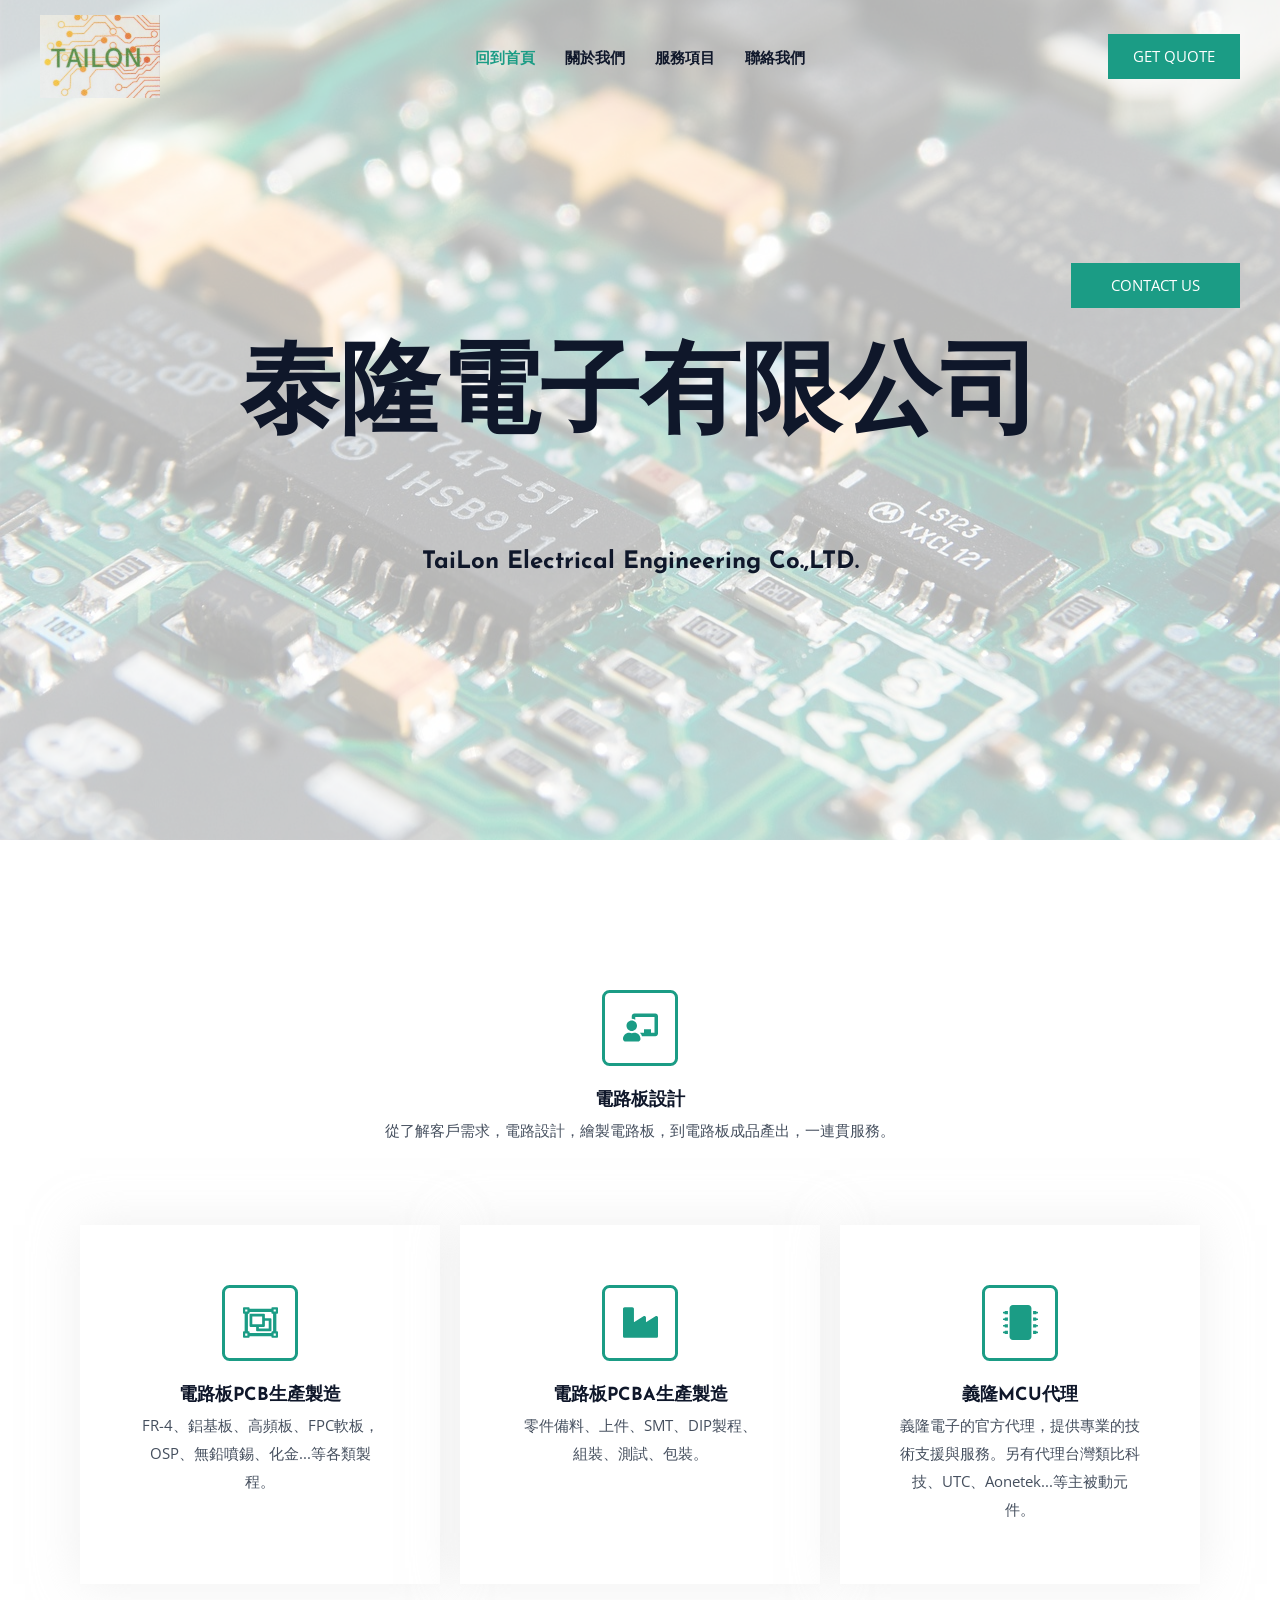
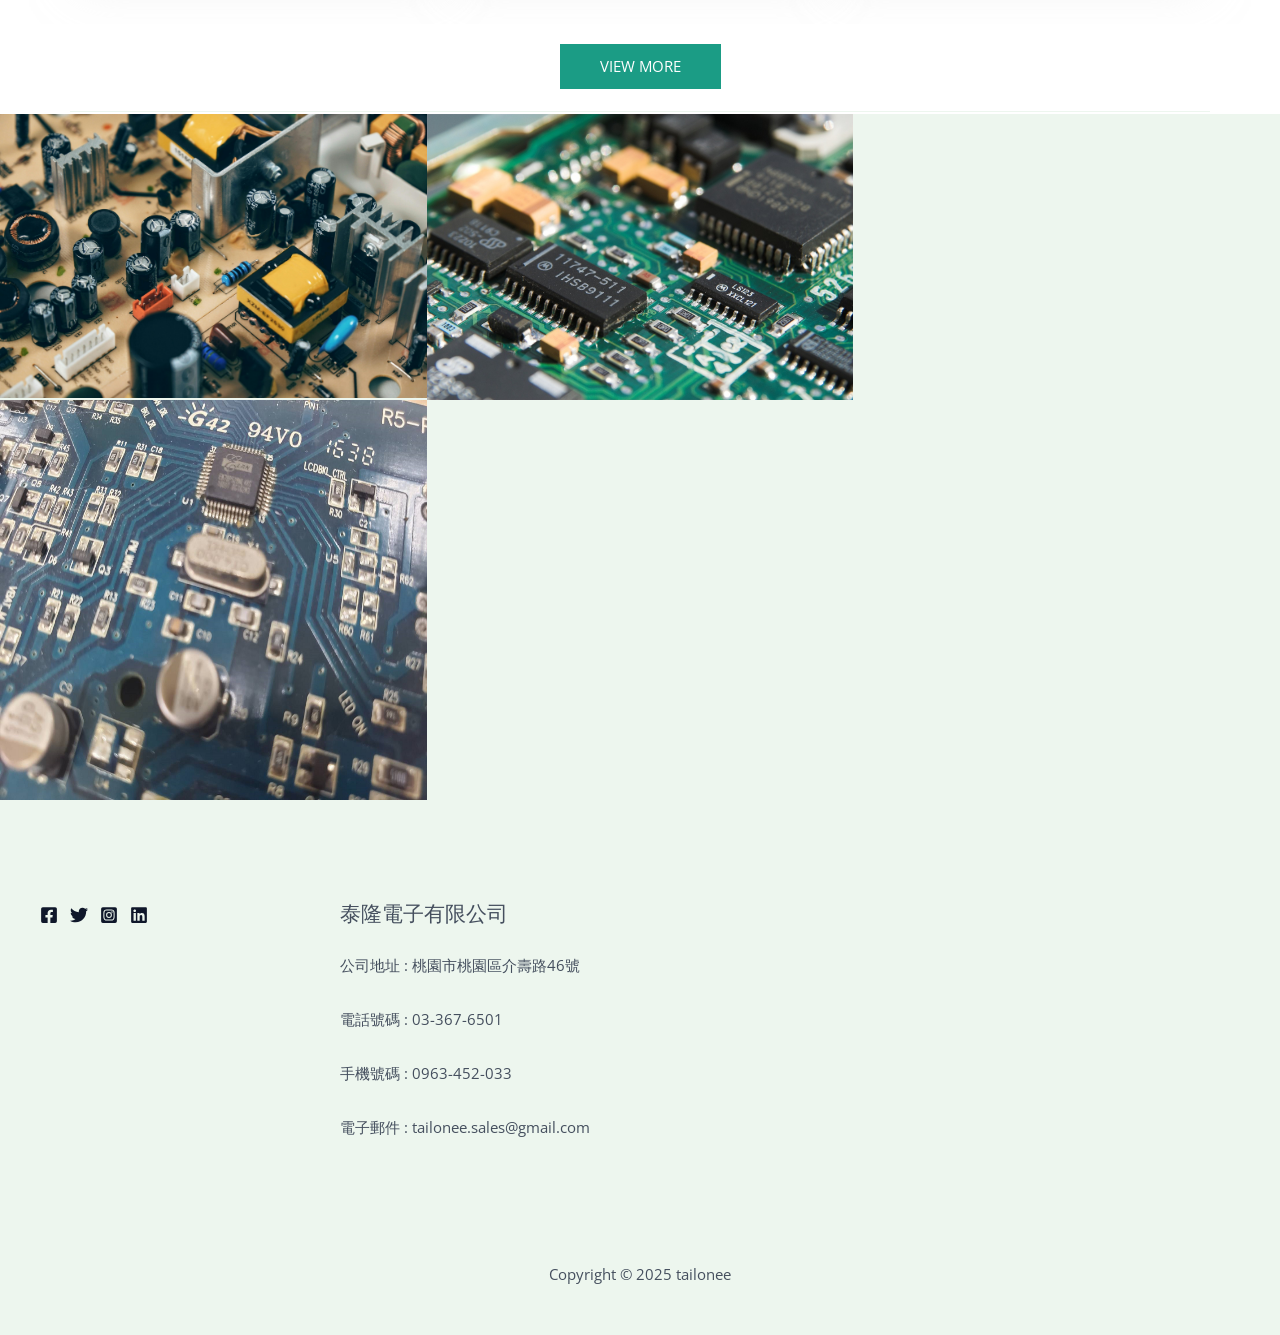
==== commit 6b1cf97f: "2025/06/02" ====
--- a/index.html
+++ b/index.html
@@ -31,13 +31,13 @@
 	}</style>
 <style id="global-styles-inline-css">:root{--wp--preset--aspect-ratio--square: 1;--wp--preset--aspect-ratio--4-3: 4/3;--wp--preset--aspect-ratio--3-4: 3/4;--wp--preset--aspect-ratio--3-2: 3/2;--wp--preset--aspect-ratio--2-3: 2/3;--wp--preset--aspect-ratio--16-9: 16/9;--wp--preset--aspect-ratio--9-16: 9/16;--wp--preset--color--black: #000000;--wp--preset--color--cyan-bluish-gray: #abb8c3;--wp--preset--color--white: #ffffff;--wp--preset--color--pale-pink: #f78da7;--wp--preset--color--vivid-red: #cf2e2e;--wp--preset--color--luminous-vivid-orange: #ff6900;--wp--preset--color--luminous-vivid-amber: #fcb900;--wp--preset--color--light-green-cyan: #7bdcb5;--wp--preset--color--vivid-green-cyan: #00d084;--wp--preset--color--pale-cyan-blue: #8ed1fc;--wp--preset--color--vivid-cyan-blue: #0693e3;--wp--preset--color--vivid-purple: #9b51e0;--wp--preset--color--ast-global-color-0: var(--ast-global-color-0);--wp--preset--color--ast-global-color-1: var(--ast-global-color-1);--wp--preset--color--ast-global-color-2: var(--ast-global-color-2);--wp--preset--color--ast-global-color-3: var(--ast-global-color-3);--wp--preset--color--ast-global-color-4: var(--ast-global-color-4);--wp--preset--color--ast-global-color-5: var(--ast-global-color-5);--wp--preset--color--ast-global-color-6: var(--ast-global-color-6);--wp--preset--color--ast-global-color-7: var(--ast-global-color-7);--wp--preset--color--ast-global-color-8: var(--ast-global-color-8);--wp--preset--gradient--vivid-cyan-blue-to-vivid-purple: linear-gradient(135deg,rgba(6,147,227,1) 0%,rgb(155,81,224) 100%);--wp--preset--gradient--light-green-cyan-to-vivid-green-cyan: linear-gradient(135deg,rgb(122,220,180) 0%,rgb(0,208,130) 100%);--wp--preset--gradient--luminous-vivid-amber-to-luminous-vivid-orange: linear-gradient(135deg,rgba(252,185,0,1) 0%,rgba(255,105,0,1) 100%);--wp--preset--gradient--luminous-vivid-orange-to-vivid-red: linear-gradient(135deg,rgba(255,105,0,1) 0%,rgb(207,46,46) 100%);--wp--preset--gradient--very-light-gray-to-cyan-bluish-gray: linear-gradient(135deg,rgb(238,238,238) 0%,rgb(169,184,195) 100%);--wp--preset--gradient--cool-to-warm-spectrum: linear-gradient(135deg,rgb(74,234,220) 0%,rgb(151,120,209) 20%,rgb(207,42,186) 40%,rgb(238,44,130) 60%,rgb(251,105,98) 80%,rgb(254,248,76) 100%);--wp--preset--gradient--blush-light-purple: linear-gradient(135deg,rgb(255,206,236) 0%,rgb(152,150,240) 100%);--wp--preset--gradient--blush-bordeaux: linear-gradient(135deg,rgb(254,205,165) 0%,rgb(254,45,45) 50%,rgb(107,0,62) 100%);--wp--preset--gradient--luminous-dusk: linear-gradient(135deg,rgb(255,203,112) 0%,rgb(199,81,192) 50%,rgb(65,88,208) 100%);--wp--preset--gradient--pale-ocean: linear-gradient(135deg,rgb(255,245,203) 0%,rgb(182,227,212) 50%,rgb(51,167,181) 100%);--wp--preset--gradient--electric-grass: linear-gradient(135deg,rgb(202,248,128) 0%,rgb(113,206,126) 100%);--wp--preset--gradient--midnight: linear-gradient(135deg,rgb(2,3,129) 0%,rgb(40,116,252) 100%);--wp--preset--font-size--small: 13px;--wp--preset--font-size--medium: 20px;--wp--preset--font-size--large: 36px;--wp--preset--font-size--x-large: 42px;--wp--preset--spacing--20: 0.44rem;--wp--preset--spacing--30: 0.67rem;--wp--preset--spacing--40: 1rem;--wp--preset--spacing--50: 1.5rem;--wp--preset--spacing--60: 2.25rem;--wp--preset--spacing--70: 3.38rem;--wp--preset--spacing--80: 5.06rem;--wp--preset--shadow--natural: 6px 6px 9px rgba(0, 0, 0, 0.2);--wp--preset--shadow--deep: 12px 12px 50px rgba(0, 0, 0, 0.4);--wp--preset--shadow--sharp: 6px 6px 0px rgba(0, 0, 0, 0.2);--wp--preset--shadow--outlined: 6px 6px 0px -3px rgba(255, 255, 255, 1), 6px 6px rgba(0, 0, 0, 1);--wp--preset--shadow--crisp: 6px 6px 0px rgba(0, 0, 0, 1);}:root { --wp--style--global--content-size: var(--wp--custom--ast-content-width-size);--wp--style--global--wide-size: var(--wp--custom--ast-wide-width-size); }:where(body) { margin: 0; }.wp-site-blocks > .alignleft { float: left; margin-right: 2em; }.wp-site-blocks > .alignright { float: right; margin-left: 2em; }.wp-site-blocks > .aligncenter { justify-content: center; margin-left: auto; margin-right: auto; }:where(.wp-site-blocks) > * { margin-block-start: 24px; margin-block-end: 0; }:where(.wp-site-blocks) > :first-child { margin-block-start: 0; }:where(.wp-site-blocks) > :last-child { margin-block-end: 0; }:root { --wp--style--block-gap: 24px; }:root :where(.is-layout-flow) > :first-child{margin-block-start: 0;}:root :where(.is-layout-flow) > :last-child{margin-block-end: 0;}:root :where(.is-layout-flow) > *{margin-block-start: 24px;margin-block-end: 0;}:root :where(.is-layout-constrained) > :first-child{margin-block-start: 0;}:root :where(.is-layout-constrained) > :last-child{margin-block-end: 0;}:root :where(.is-layout-constrained) > *{margin-block-start: 24px;margin-block-end: 0;}:root :where(.is-layout-flex){gap: 24px;}:root :where(.is-layout-grid){gap: 24px;}.is-layout-flow > .alignleft{float: left;margin-inline-start: 0;margin-inline-end: 2em;}.is-layout-flow > .alignright{float: right;margin-inline-start: 2em;margin-inline-end: 0;}.is-layout-flow > .aligncenter{margin-left: auto !important;margin-right: auto !important;}.is-layout-constrained > .alignleft{float: left;margin-inline-start: 0;margin-inline-end: 2em;}.is-layout-constrained > .alignright{float: right;margin-inline-start: 2em;margin-inline-end: 0;}.is-layout-constrained > .aligncenter{margin-left: auto !important;margin-right: auto !important;}.is-layout-constrained > :where(:not(.alignleft):not(.alignright):not(.alignfull)){max-width: var(--wp--style--global--content-size);margin-left: auto !important;margin-right: auto !important;}.is-layout-constrained > .alignwide{max-width: var(--wp--style--global--wide-size);}body .is-layout-flex{display: flex;}.is-layout-flex{flex-wrap: wrap;align-items: center;}.is-layout-flex > :is(*, div){margin: 0;}body .is-layout-grid{display: grid;}.is-layout-grid > :is(*, div){margin: 0;}body{padding-top: 0px;padding-right: 0px;padding-bottom: 0px;padding-left: 0px;}a:where(:not(.wp-element-button)){text-decoration: none;}:root :where(.wp-element-button, .wp-block-button__link){background-color: #32373c;border-width: 0;color: #fff;font-family: inherit;font-size: inherit;line-height: inherit;padding: calc(0.667em + 2px) calc(1.333em + 2px);text-decoration: none;}.has-black-color{color: var(--wp--preset--color--black) !important;}.has-cyan-bluish-gray-color{color: var(--wp--preset--color--cyan-bluish-gray) !important;}.has-white-color{color: var(--wp--preset--color--white) !important;}.has-pale-pink-color{color: var(--wp--preset--color--pale-pink) !important;}.has-vivid-red-color{color: var(--wp--preset--color--vivid-red) !important;}.has-luminous-vivid-orange-color{color: var(--wp--preset--color--luminous-vivid-orange) !important;}.has-luminous-vivid-amber-color{color: var(--wp--preset--color--luminous-vivid-amber) !important;}.has-light-green-cyan-color{color: var(--wp--preset--color--light-green-cyan) !important;}.has-vivid-green-cyan-color{color: var(--wp--preset--color--vivid-green-cyan) !important;}.has-pale-cyan-blue-color{color: var(--wp--preset--color--pale-cyan-blue) !important;}.has-vivid-cyan-blue-color{color: var(--wp--preset--color--vivid-cyan-blue) !important;}.has-vivid-purple-color{color: var(--wp--preset--color--vivid-purple) !important;}.has-ast-global-color-0-color{color: var(--wp--preset--color--ast-global-color-0) !important;}.has-ast-global-color-1-color{color: var(--wp--preset--color--ast-global-color-1) !important;}.has-ast-global-color-2-color{color: var(--wp--preset--color--ast-global-color-2) !important;}.has-ast-global-color-3-color{color: var(--wp--preset--color--ast-global-color-3) !important;}.has-ast-global-color-4-color{color: var(--wp--preset--color--ast-global-color-4) !important;}.has-ast-global-color-5-color{color: var(--wp--preset--color--ast-global-color-5) !important;}.has-ast-global-color-6-color{color: var(--wp--preset--color--ast-global-color-6) !important;}.has-ast-global-color-7-color{color: var(--wp--preset--color--ast-global-color-7) !important;}.has-ast-global-color-8-color{color: var(--wp--preset--color--ast-global-color-8) !important;}.has-black-background-color{background-color: var(--wp--preset--color--black) !important;}.has-cyan-bluish-gray-background-color{background-color: var(--wp--preset--color--cyan-bluish-gray) !important;}.has-white-background-color{background-color: var(--wp--preset--color--white) !important;}.has-pale-pink-background-color{background-color: var(--wp--preset--color--pale-pink) !important;}.has-vivid-red-background-color{background-color: var(--wp--preset--color--vivid-red) !important;}.has-luminous-vivid-orange-background-color{background-color: var(--wp--preset--color--luminous-vivid-orange) !important;}.has-luminous-vivid-amber-background-color{background-color: var(--wp--preset--color--luminous-vivid-amber) !important;}.has-light-green-cyan-background-color{background-color: var(--wp--preset--color--light-green-cyan) !important;}.has-vivid-green-cyan-background-color{background-color: var(--wp--preset--color--vivid-green-cyan) !important;}.has-pale-cyan-blue-background-color{background-color: var(--wp--preset--color--pale-cyan-blue) !important;}.has-vivid-cyan-blue-background-color{background-color: var(--wp--preset--color--vivid-cyan-blue) !important;}.has-vivid-purple-background-color{background-color: var(--wp--preset--color--vivid-purple) !important;}.has-ast-global-color-0-background-color{background-color: var(--wp--preset--color--ast-global-color-0) !important;}.has-ast-global-color-1-background-color{background-color: var(--wp--preset--color--ast-global-color-1) !important;}.has-ast-global-color-2-background-color{background-color: var(--wp--preset--color--ast-global-color-2) !important;}.has-ast-global-color-3-background-color{background-color: var(--wp--preset--color--ast-global-color-3) !important;}.has-ast-global-color-4-background-color{background-color: var(--wp--preset--color--ast-global-color-4) !important;}.has-ast-global-color-5-background-color{background-color: var(--wp--preset--color--ast-global-color-5) !important;}.has-ast-global-color-6-background-color{background-color: var(--wp--preset--color--ast-global-color-6) !important;}.has-ast-global-color-7-background-color{background-color: var(--wp--preset--color--ast-global-color-7) !important;}.has-ast-global-color-8-background-color{background-color: var(--wp--preset--color--ast-global-color-8) !important;}.has-black-border-color{border-color: var(--wp--preset--color--black) !important;}.has-cyan-bluish-gray-border-color{border-color: var(--wp--preset--color--cyan-bluish-gray) !important;}.has-white-border-color{border-color: var(--wp--preset--color--white) !important;}.has-pale-pink-border-color{border-color: var(--wp--preset--color--pale-pink) !important;}.has-vivid-red-border-color{border-color: var(--wp--preset--color--vivid-red) !important;}.has-luminous-vivid-orange-border-color{border-color: var(--wp--preset--color--luminous-vivid-orange) !important;}.has-luminous-vivid-amber-border-color{border-color: var(--wp--preset--color--luminous-vivid-amber) !important;}.has-light-green-cyan-border-color{border-color: var(--wp--preset--color--light-green-cyan) !important;}.has-vivid-green-cyan-border-color{border-color: var(--wp--preset--color--vivid-green-cyan) !important;}.has-pale-cyan-blue-border-color{border-color: var(--wp--preset--color--pale-cyan-blue) !important;}.has-vivid-cyan-blue-border-color{border-color: var(--wp--preset--color--vivid-cyan-blue) !important;}.has-vivid-purple-border-color{border-color: var(--wp--preset--color--vivid-purple) !important;}.has-ast-global-color-0-border-color{border-color: var(--wp--preset--color--ast-global-color-0) !important;}.has-ast-global-color-1-border-color{border-color: var(--wp--preset--color--ast-global-color-1) !important;}.has-ast-global-color-2-border-color{border-color: var(--wp--preset--color--ast-global-color-2) !important;}.has-ast-global-color-3-border-color{border-color: var(--wp--preset--color--ast-global-color-3) !important;}.has-ast-global-color-4-border-color{border-color: var(--wp--preset--color--ast-global-color-4) !important;}.has-ast-global-color-5-border-color{border-color: var(--wp--preset--color--ast-global-color-5) !important;}.has-ast-global-color-6-border-color{border-color: var(--wp--preset--color--ast-global-color-6) !important;}.has-ast-global-color-7-border-color{border-color: var(--wp--preset--color--ast-global-color-7) !important;}.has-ast-global-color-8-border-color{border-color: var(--wp--preset--color--ast-global-color-8) !important;}.has-vivid-cyan-blue-to-vivid-purple-gradient-background{background: var(--wp--preset--gradient--vivid-cyan-blue-to-vivid-purple) !important;}.has-light-green-cyan-to-vivid-green-cyan-gradient-background{background: var(--wp--preset--gradient--light-green-cyan-to-vivid-green-cyan) !important;}.has-luminous-vivid-amber-to-luminous-vivid-orange-gradient-background{background: var(--wp--preset--gradient--luminous-vivid-amber-to-luminous-vivid-orange) !important;}.has-luminous-vivid-orange-to-vivid-red-gradient-background{background: var(--wp--preset--gradient--luminous-vivid-orange-to-vivid-red) !important;}.has-very-light-gray-to-cyan-bluish-gray-gradient-background{background: var(--wp--preset--gradient--very-light-gray-to-cyan-bluish-gray) !important;}.has-cool-to-warm-spectrum-gradient-background{background: var(--wp--preset--gradient--cool-to-warm-spectrum) !important;}.has-blush-light-purple-gradient-background{background: var(--wp--preset--gradient--blush-light-purple) !important;}.has-blush-bordeaux-gradient-background{background: var(--wp--preset--gradient--blush-bordeaux) !important;}.has-luminous-dusk-gradient-background{background: var(--wp--preset--gradient--luminous-dusk) !important;}.has-pale-ocean-gradient-background{background: var(--wp--preset--gradient--pale-ocean) !important;}.has-electric-grass-gradient-background{background: var(--wp--preset--gradient--electric-grass) !important;}.has-midnight-gradient-background{background: var(--wp--preset--gradient--midnight) !important;}.has-small-font-size{font-size: var(--wp--preset--font-size--small) !important;}.has-medium-font-size{font-size: var(--wp--preset--font-size--medium) !important;}.has-large-font-size{font-size: var(--wp--preset--font-size--large) !important;}.has-x-large-font-size{font-size: var(--wp--preset--font-size--x-large) !important;}
 :root :where(.wp-block-pullquote){font-size: 1.5em;line-height: 1.6;}</style>
-<link rel="stylesheet" id="elementor-frontend-css" href="https://wayne0417.github.io/tailonee.github.io/wp-content/plugins/elementor/assets/css/frontend.min.css?ver=3.29.0" media="all">
-<link rel="stylesheet" id="elementor-post-292-css" href="https://wayne0417.github.io/tailonee.github.io/wp-content/uploads/elementor/css/post-292.css?ver=1748402800" media="all">
-<link rel="stylesheet" id="widget-icon-box-css" href="https://wayne0417.github.io/tailonee.github.io/wp-content/plugins/elementor/assets/css/widget-icon-box.min.css?ver=3.29.0" media="all">
-<link rel="stylesheet" id="widget-heading-css" href="https://wayne0417.github.io/tailonee.github.io/wp-content/plugins/elementor/assets/css/widget-heading.min.css?ver=3.29.0" media="all">
-<link rel="stylesheet" id="widget-divider-css" href="https://wayne0417.github.io/tailonee.github.io/wp-content/plugins/elementor/assets/css/widget-divider.min.css?ver=3.29.0" media="all">
-<link rel="stylesheet" id="widget-image-css" href="https://wayne0417.github.io/tailonee.github.io/wp-content/plugins/elementor/assets/css/widget-image.min.css?ver=3.29.0" media="all">
-<link rel="stylesheet" id="elementor-post-883-css" href="https://wayne0417.github.io/tailonee.github.io/wp-content/uploads/elementor/css/post-883.css?ver=1748402800" media="all">
+<link rel="stylesheet" id="elementor-frontend-css" href="https://wayne0417.github.io/tailonee.github.io/wp-content/plugins/elementor/assets/css/frontend.min.css?ver=3.29.1" media="all">
+<link rel="stylesheet" id="elementor-post-292-css" href="https://wayne0417.github.io/tailonee.github.io/wp-content/uploads/elementor/css/post-292.css?ver=1748844145" media="all">
+<link rel="stylesheet" id="widget-icon-box-css" href="https://wayne0417.github.io/tailonee.github.io/wp-content/plugins/elementor/assets/css/widget-icon-box.min.css?ver=3.29.1" media="all">
+<link rel="stylesheet" id="widget-heading-css" href="https://wayne0417.github.io/tailonee.github.io/wp-content/plugins/elementor/assets/css/widget-heading.min.css?ver=3.29.1" media="all">
+<link rel="stylesheet" id="widget-divider-css" href="https://wayne0417.github.io/tailonee.github.io/wp-content/plugins/elementor/assets/css/widget-divider.min.css?ver=3.29.1" media="all">
+<link rel="stylesheet" id="widget-image-css" href="https://wayne0417.github.io/tailonee.github.io/wp-content/plugins/elementor/assets/css/widget-image.min.css?ver=3.29.1" media="all">
+<link rel="stylesheet" id="elementor-post-883-css" href="https://wayne0417.github.io/tailonee.github.io/wp-content/uploads/elementor/css/post-883.css?ver=1748844146" media="all">
 <link rel="stylesheet" id="elementor-gf-local-roboto-css" href="https://wayne0417.github.io/tailonee.github.io/wp-content/uploads/elementor/google-fonts/css/roboto.css?ver=1747718051" media="all">
 <link rel="stylesheet" id="elementor-gf-local-robotoslab-css" href="https://wayne0417.github.io/tailonee.github.io/wp-content/uploads/elementor/google-fonts/css/robotoslab.css?ver=1747718075" media="all">
 <!--[if IE]>
@@ -56,7 +56,7 @@
 <link rel="shortlink" href="https://wayne0417.github.io/tailonee.github.io/">
 <link rel="alternate" title="oEmbed (JSON)" type="application/json+oembed" href="https://wayne0417.github.io/tailonee.github.io/wp-json/oembed/1.0/embed?url=https%3A%2F%2Fwayne0417.github.io%2Ftailonee.github.io%2F">
 <link rel="alternate" title="oEmbed (XML)" type="text/xml+oembed" href="https://wayne0417.github.io/tailonee.github.io/wp-json/oembed/1.0/embed?url=https%3A%2F%2Fwayne0417.github.io%2Ftailonee.github.io%2F#038;format=xml">
-<meta name="generator" content="Elementor 3.29.0; features: e_font_icon_svg, additional_custom_breakpoints, e_local_google_fonts, e_element_cache; settings: css_print_method-external, google_font-enabled, font_display-swap">
+<meta name="generator" content="Elementor 3.29.1; features: e_font_icon_svg, additional_custom_breakpoints, e_local_google_fonts, e_element_cache; settings: css_print_method-external, google_font-enabled, font_display-swap">
 <style>.recentcomments a{display:inline !important;padding:0 !important;margin:0 !important;}</style>			<style>.e-con.e-parent:nth-of-type(n+4):not(.e-lazyloaded):not(.e-no-lazyload),
 				.e-con.e-parent:nth-of-type(n+4):not(.e-lazyloaded):not(.e-no-lazyload) * {
 					background-image: none !important;
@@ -504,11 +504,11 @@
 <script src="https://wayne0417.github.io/tailonee.github.io/wp-includes/js/dist/dom-ready.min.js?ver=f77871ff7694fffea381" id="wp-dom-ready-js"></script>
 <script id="starter-templates-zip-preview-js-extra">var starter_templates_zip_preview = {"AstColorPaletteVarPrefix":"--ast-global-color-","AstEleColorPaletteVarPrefix":["ast-global-color-0","ast-global-color-1","ast-global-color-2","ast-global-color-3","ast-global-color-4","ast-global-color-5","ast-global-color-6","ast-global-color-7","ast-global-color-8"]};</script>
 <script src="https://wayne0417.github.io/tailonee.github.io/wp-content/plugins/astra-sites/inc/lib/onboarding/assets/dist/template-preview/main.js?ver=06758d4d807d9d22c6ea" id="starter-templates-zip-preview-js"></script>
-<script src="https://wayne0417.github.io/tailonee.github.io/wp-content/plugins/elementor/assets/js/webpack.runtime.min.js?ver=3.29.0" id="elementor-webpack-runtime-js"></script>
-<script src="https://wayne0417.github.io/tailonee.github.io/wp-content/plugins/elementor/assets/js/frontend-modules.min.js?ver=3.29.0" id="elementor-frontend-modules-js"></script>
+<script src="https://wayne0417.github.io/tailonee.github.io/wp-content/plugins/elementor/assets/js/webpack.runtime.min.js?ver=3.29.1" id="elementor-webpack-runtime-js"></script>
+<script src="https://wayne0417.github.io/tailonee.github.io/wp-content/plugins/elementor/assets/js/frontend-modules.min.js?ver=3.29.1" id="elementor-frontend-modules-js"></script>
 <script src="https://wayne0417.github.io/tailonee.github.io/wp-includes/js/jquery/ui/core.min.js?ver=1.13.3" id="jquery-ui-core-js"></script>
-<script id="elementor-frontend-js-before">var elementorFrontendConfig = {"environmentMode":{"edit":false,"wpPreview":false,"isScriptDebug":false},"i18n":{"shareOnFacebook":"分享到 Facebook","shareOnTwitter":"分享到 Twitter","pinIt":"釘上","download":"Download","downloadImage":"下載圖片","fullscreen":"全螢幕","zoom":"放大","share":"分享","playVideo":"播放影音","previous":"上一張","next":"下一張","close":"關閉","a11yCarouselPrevSlideMessage":"Previous slide","a11yCarouselNextSlideMessage":"Next slide","a11yCarouselFirstSlideMessage":"This is the first slide","a11yCarouselLastSlideMessage":"This is the last slide","a11yCarouselPaginationBulletMessage":"Go to slide"},"is_rtl":false,"breakpoints":{"xs":0,"sm":480,"md":768,"lg":1025,"xl":1440,"xxl":1600},"responsive":{"breakpoints":{"mobile":{"label":"行動裝置","value":767,"default_value":767,"direction":"max","is_enabled":true},"mobile_extra":{"label":"Mobile Landscape","value":880,"default_value":880,"direction":"max","is_enabled":false},"tablet":{"label":"Tablet Portrait","value":1024,"default_value":1024,"direction":"max","is_enabled":true},"tablet_extra":{"label":"Tablet Landscape","value":1200,"default_value":1200,"direction":"max","is_enabled":false},"laptop":{"label":"Laptop","value":1366,"default_value":1366,"direction":"max","is_enabled":false},"widescreen":{"label":"Widescreen","value":2400,"default_value":2400,"direction":"min","is_enabled":false}},"hasCustomBreakpoints":false},"version":"3.29.0","is_static":false,"experimentalFeatures":{"e_font_icon_svg":true,"additional_custom_breakpoints":true,"container":true,"e_local_google_fonts":true,"nested-elements":true,"editor_v2":true,"e_element_cache":true,"home_screen":true,"launchpad-checklist":true,"cloud-library":true,"e_opt_in_v4_page":true},"urls":{"assets":"https:\/\/wayne0417.github.io\/tailonee.github.io\/wp-content\/plugins\/elementor\/assets\/","ajaxurl":"https:\/\/wayne0417.github.io\/tailonee.github.io\/wp-admin\/admin-ajax.php","uploadUrl":"https:\/\/wayne0417.github.io\/tailonee.github.io\/wp-content\/uploads"},"nonces":{"floatingButtonsClickTracking":"0c10fb3edc"},"swiperClass":"swiper","settings":{"page":[],"editorPreferences":[]},"kit":{"active_breakpoints":["viewport_mobile","viewport_tablet"],"global_image_lightbox":"yes","lightbox_enable_counter":"yes","lightbox_enable_fullscreen":"yes","lightbox_enable_zoom":"yes","lightbox_enable_share":"yes","lightbox_title_src":"title","lightbox_description_src":"description"},"post":{"id":883,"title":"tailonee%20%E2%80%93%20%E6%B3%B0%E9%9A%86%E9%9B%BB%E5%AD%90%E6%9C%89%E9%99%90%E5%85%AC%E5%8F%B8","excerpt":"","featuredImage":false}};</script>
-<script src="https://wayne0417.github.io/tailonee.github.io/wp-content/plugins/elementor/assets/js/frontend.min.js?ver=3.29.0" id="elementor-frontend-js"></script>
+<script id="elementor-frontend-js-before">var elementorFrontendConfig = {"environmentMode":{"edit":false,"wpPreview":false,"isScriptDebug":false},"i18n":{"shareOnFacebook":"分享到 Facebook","shareOnTwitter":"分享到 Twitter","pinIt":"釘上","download":"Download","downloadImage":"下載圖片","fullscreen":"全螢幕","zoom":"放大","share":"分享","playVideo":"播放影音","previous":"上一張","next":"下一張","close":"關閉","a11yCarouselPrevSlideMessage":"Previous slide","a11yCarouselNextSlideMessage":"Next slide","a11yCarouselFirstSlideMessage":"This is the first slide","a11yCarouselLastSlideMessage":"This is the last slide","a11yCarouselPaginationBulletMessage":"Go to slide"},"is_rtl":false,"breakpoints":{"xs":0,"sm":480,"md":768,"lg":1025,"xl":1440,"xxl":1600},"responsive":{"breakpoints":{"mobile":{"label":"行動裝置","value":767,"default_value":767,"direction":"max","is_enabled":true},"mobile_extra":{"label":"Mobile Landscape","value":880,"default_value":880,"direction":"max","is_enabled":false},"tablet":{"label":"Tablet Portrait","value":1024,"default_value":1024,"direction":"max","is_enabled":true},"tablet_extra":{"label":"Tablet Landscape","value":1200,"default_value":1200,"direction":"max","is_enabled":false},"laptop":{"label":"Laptop","value":1366,"default_value":1366,"direction":"max","is_enabled":false},"widescreen":{"label":"Widescreen","value":2400,"default_value":2400,"direction":"min","is_enabled":false}},"hasCustomBreakpoints":false},"version":"3.29.1","is_static":false,"experimentalFeatures":{"e_font_icon_svg":true,"additional_custom_breakpoints":true,"container":true,"e_local_google_fonts":true,"nested-elements":true,"editor_v2":true,"e_element_cache":true,"home_screen":true,"launchpad-checklist":true,"cloud-library":true,"e_opt_in_v4_page":true},"urls":{"assets":"https:\/\/wayne0417.github.io\/tailonee.github.io\/wp-content\/plugins\/elementor\/assets\/","ajaxurl":"https:\/\/wayne0417.github.io\/tailonee.github.io\/wp-admin\/admin-ajax.php","uploadUrl":"https:\/\/wayne0417.github.io\/tailonee.github.io\/wp-content\/uploads"},"nonces":{"floatingButtonsClickTracking":"e91b58b305"},"swiperClass":"swiper","settings":{"page":[],"editorPreferences":[]},"kit":{"active_breakpoints":["viewport_mobile","viewport_tablet"],"global_image_lightbox":"yes","lightbox_enable_counter":"yes","lightbox_enable_fullscreen":"yes","lightbox_enable_zoom":"yes","lightbox_enable_share":"yes","lightbox_title_src":"title","lightbox_description_src":"description"},"post":{"id":883,"title":"tailonee%20%E2%80%93%20%E6%B3%B0%E9%9A%86%E9%9B%BB%E5%AD%90%E6%9C%89%E9%99%90%E5%85%AC%E5%8F%B8","excerpt":"","featuredImage":false}};</script>
+<script src="https://wayne0417.github.io/tailonee.github.io/wp-content/plugins/elementor/assets/js/frontend.min.js?ver=3.29.1" id="elementor-frontend-js"></script>
 			<script>/(trident|msie)/i.test(navigator.userAgent)&&document.getElementById&&window.addEventListener&&window.addEventListener("hashchange",function(){var t,e=location.hash.substring(1);/^[A-z0-9_-]+$/.test(e)&&(t=document.getElementById(e))&&(/^(?:a|select|input|button|textarea)$/i.test(t.tagName)||(t.tabIndex=-1),t.focus())},!1);</script>
 				</body>
 </html>
